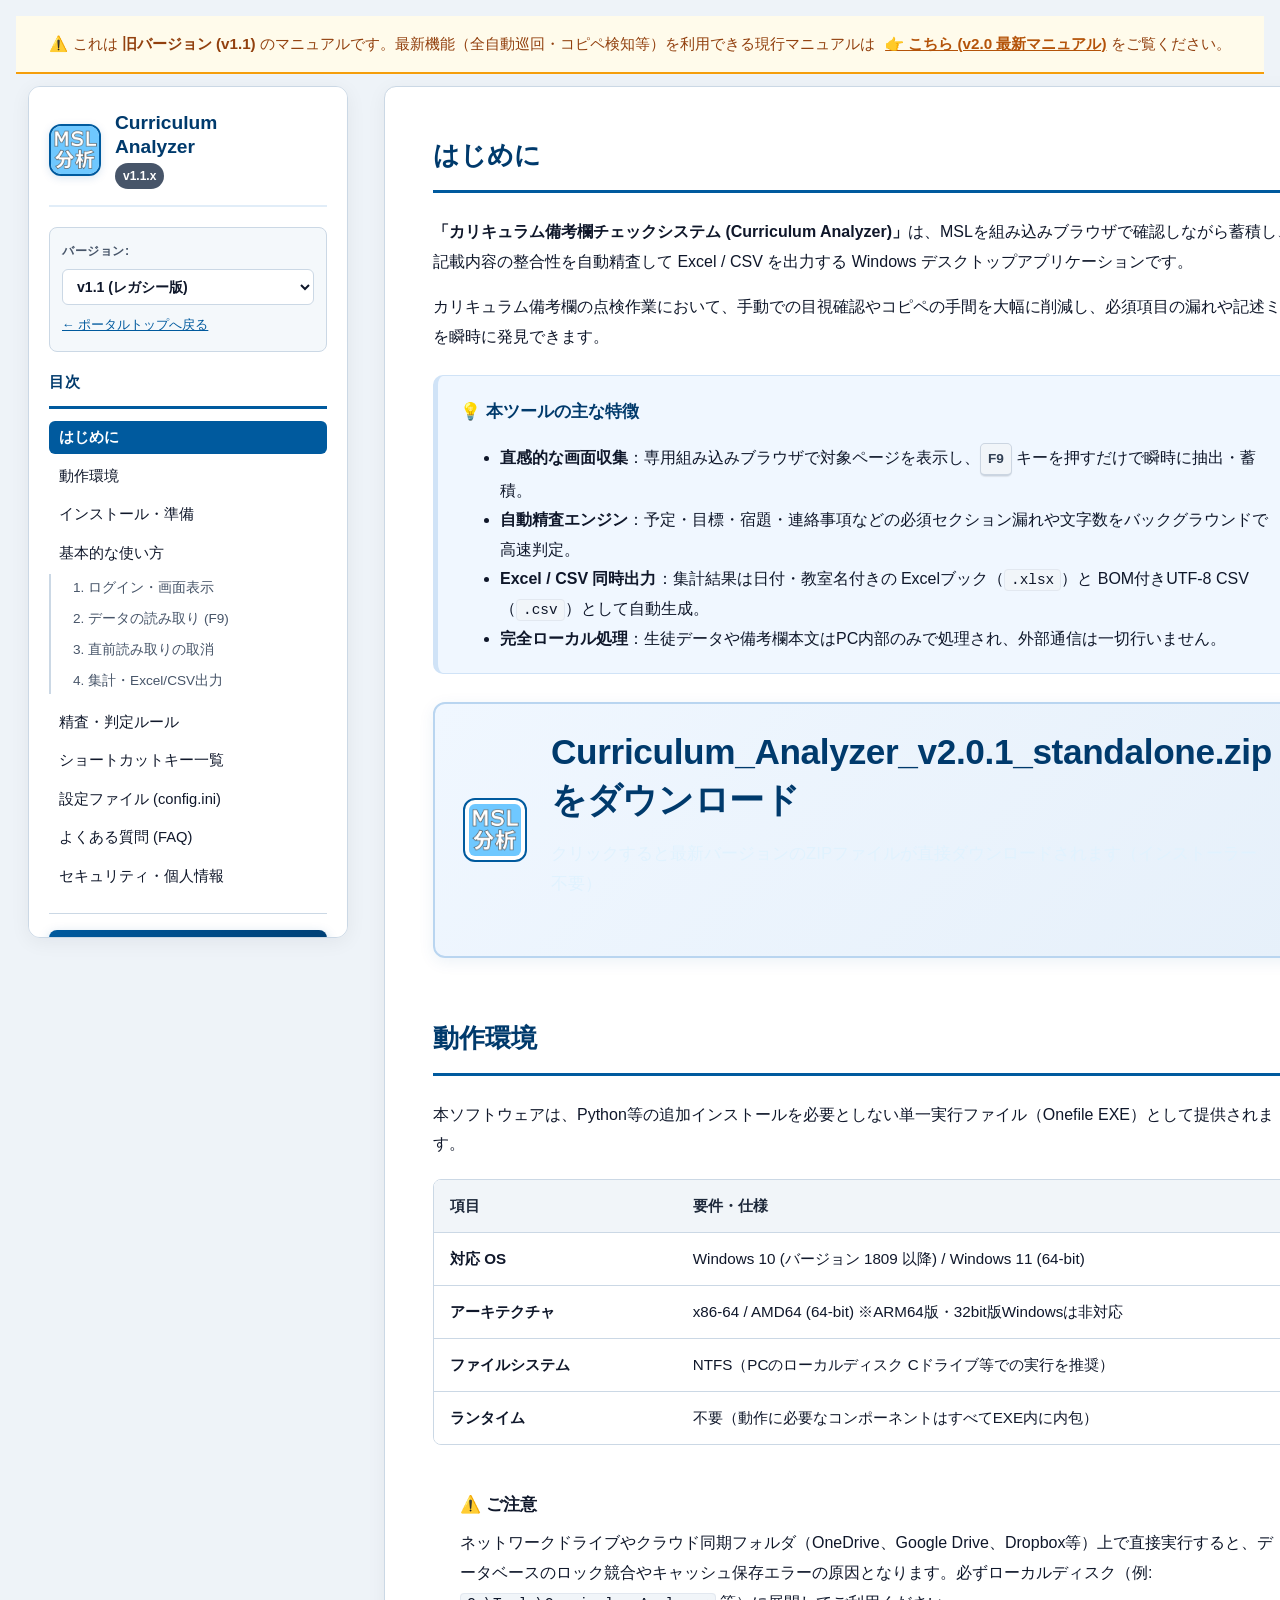
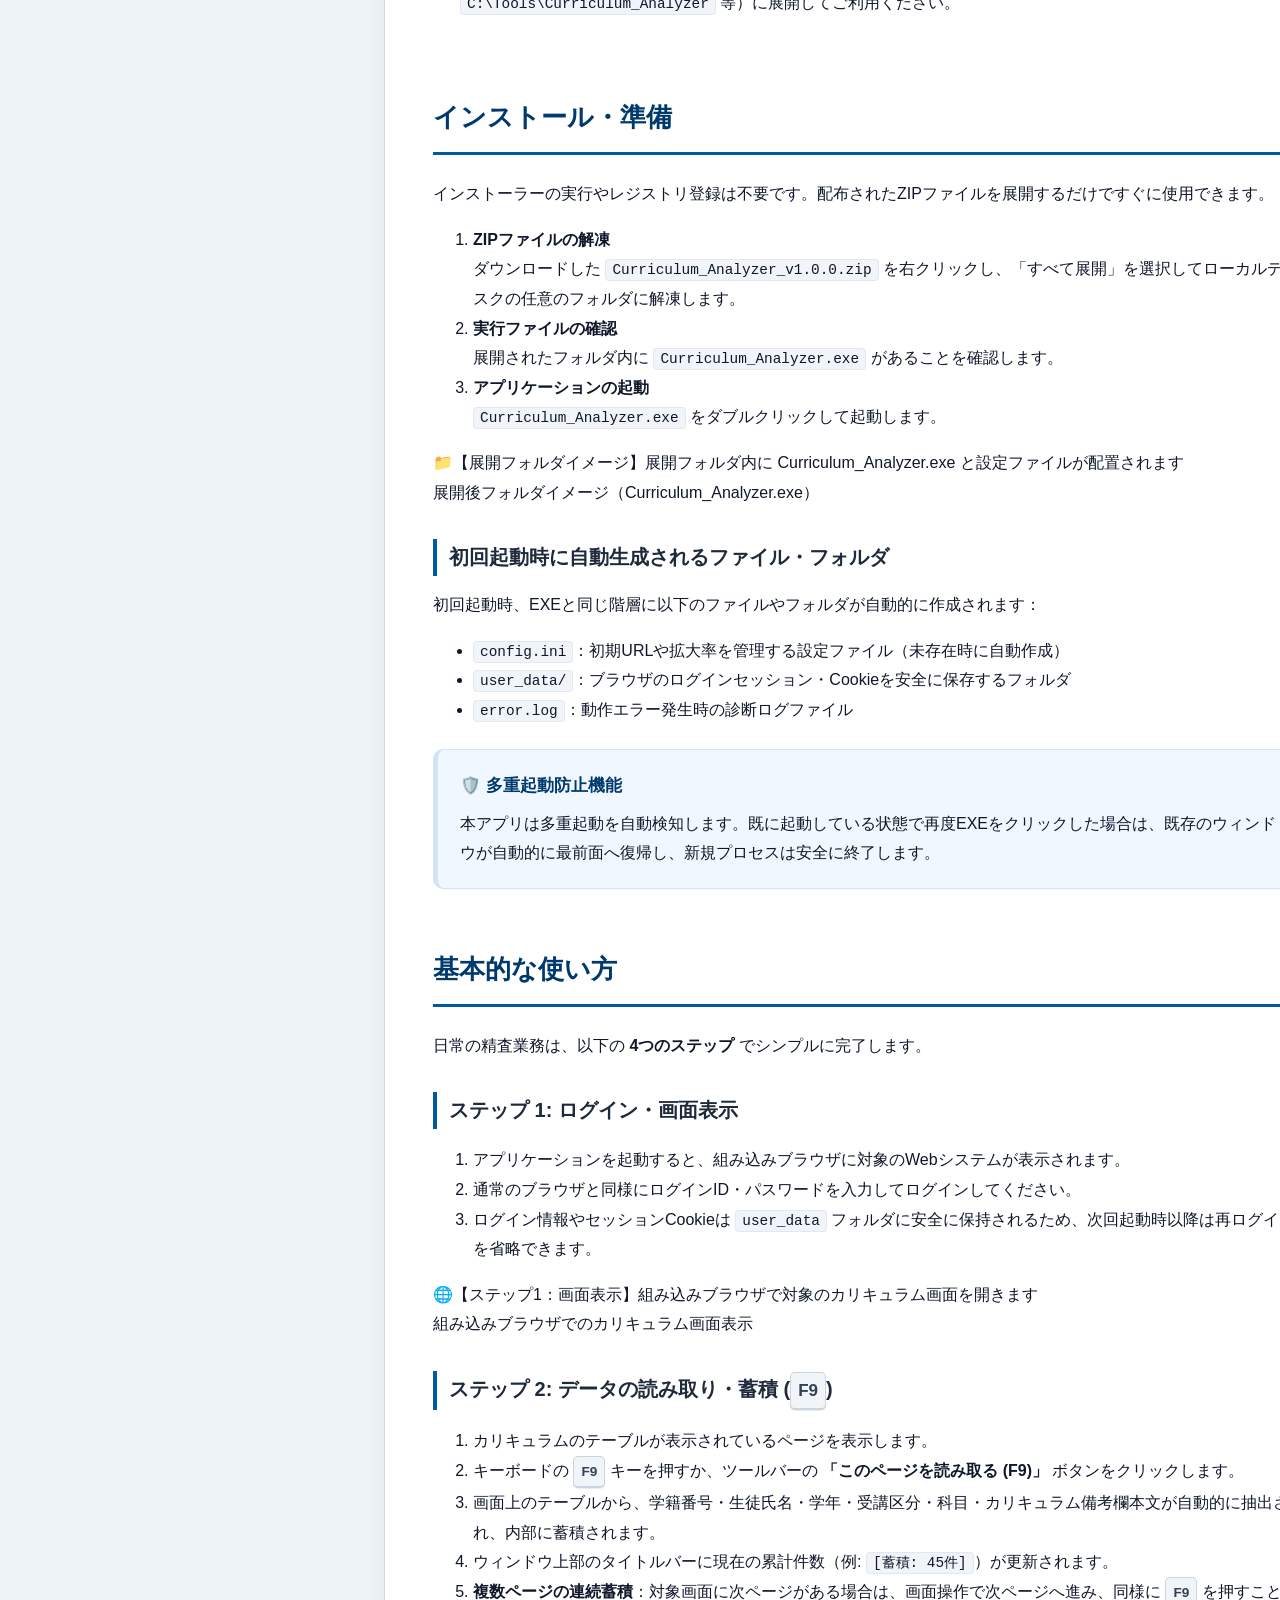
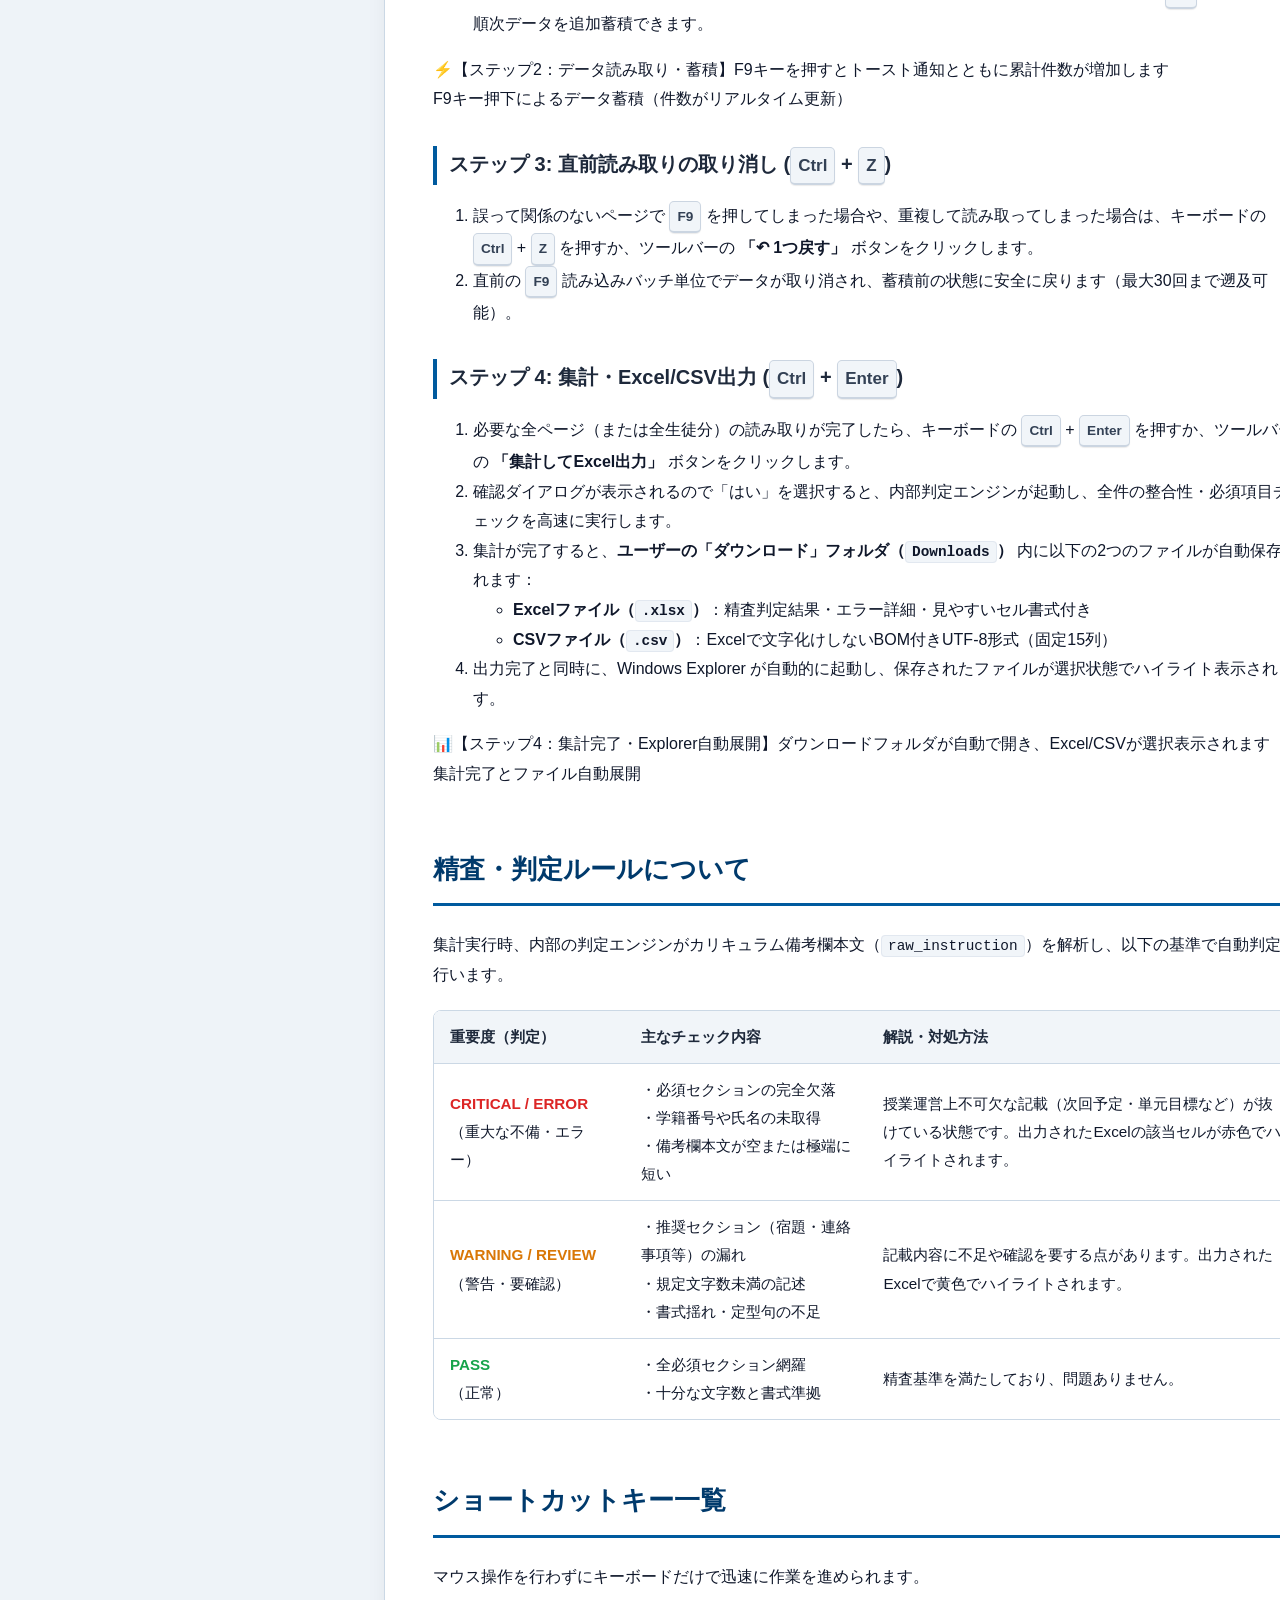
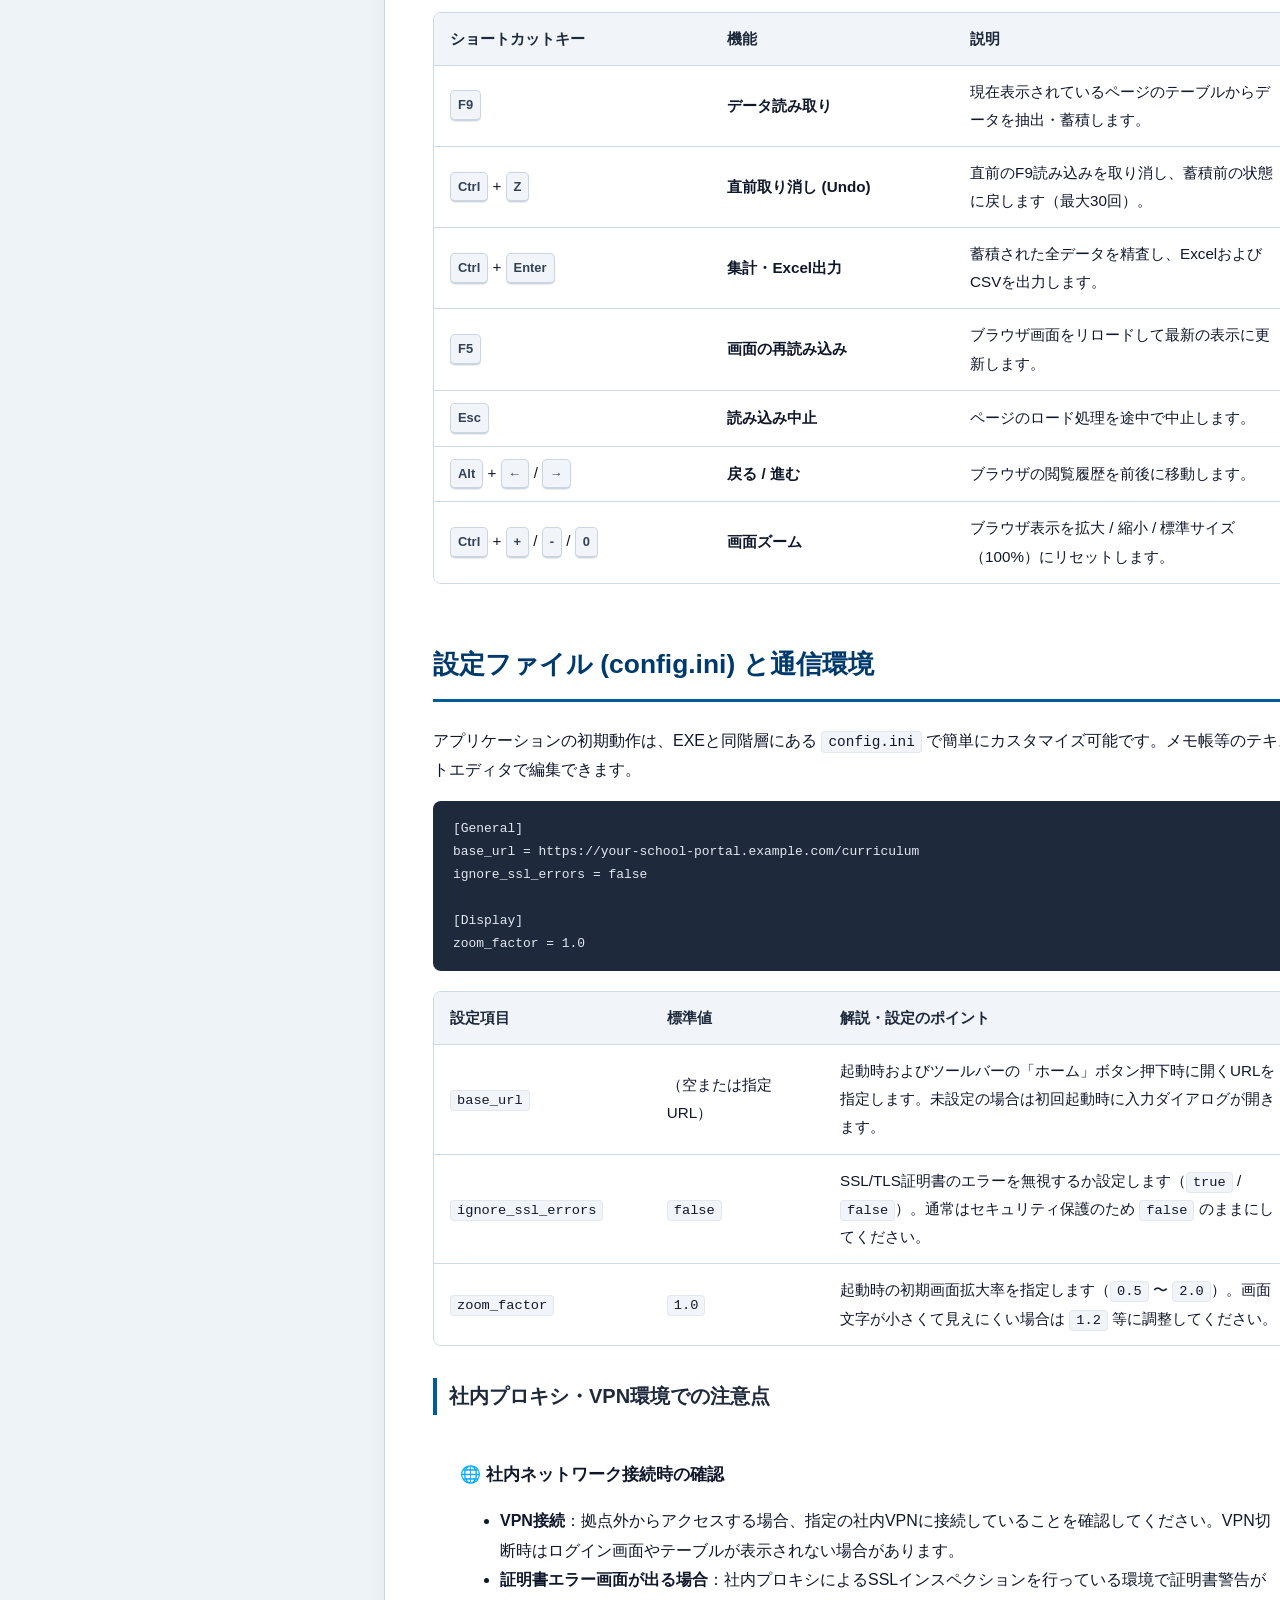
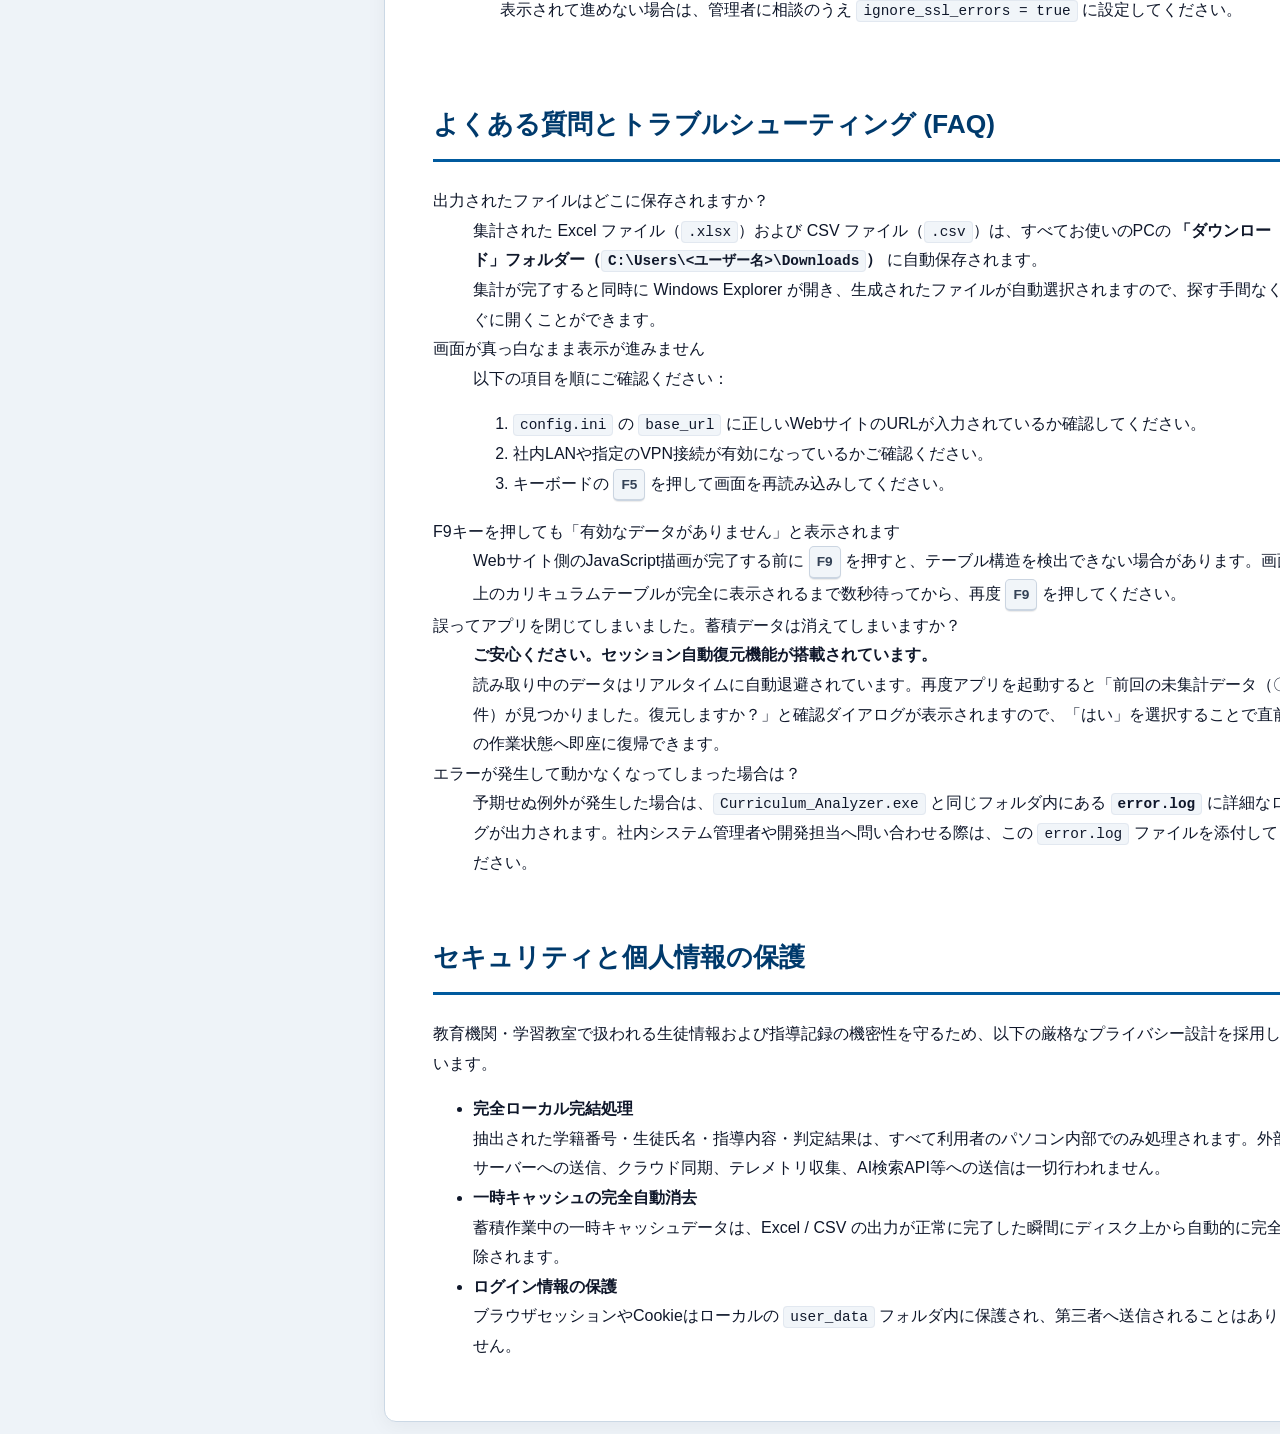
==== docs/ver/1.1.html @ 5b1588e5 "add: [docs/ver/1.1.html] v1.1レガシーマニュアルページを追加" ====
<!doctype html>
<html lang="ja">

<head>
    <meta charset="UTF-8" />
    <meta name="viewport" content="width=device-width, initial-scale=1.0" />
    <link rel="icon" href="../icon.png" type="image/png" />
    <link rel="stylesheet" href="../style.css" />
    <title>カリキュラム備考欄チェックシステム (Curriculum Analyzer) - 使い方ガイド</title>
    <meta name="description" content="カリキュラム備考欄チェックシステム (Curriculum Analyzer) のダウンロード・導入・使い方とトラブルシューティング。組み込みブラウザからの安全な自動抽出と整合性精査、Excel/CSV出力をサポートします。">
</head>

<body>
        <div class="archive-banner">
        ⚠️ これは <strong>旧バージョン (v1.1)</strong> のマニュアルです。最新機能（全自動巡回・コピペ検知等）を利用できる現行マニュアルは <a href="./2.0.html" class="banner-link">👉 こちら (v2.0 最新マニュアル)</a> をご覧ください。
    </div>
    <main id="main" role="main" tabindex="-1">

        <!-- サイドバー（目次・ダウンロード） -->
        <aside class="note note-toc" aria-labelledby="toc-label">
                        <div class="brand-header">
                <img src="../icon.png" alt="Curriculum Analyzer アイコン" />
                <div class="brand-title-wrap">
                    <h1>Curriculum<br>Analyzer</h1>
                    <span class="brand-badge brand-badge-legacy">v1.1.x</span>
                </div>
            </div>
            <div class="version-switcher-box" data-current-ver="1.1">
                <label for="ver-select" class="ver-label">バージョン:</label>
                <select id="ver-select" class="ver-dropdown" aria-label="マニュアルのバージョンを選択">
                    <option value="./2.0.html">v2.0 (現行最新版)</option>
                    <option value="./1.1.html" selected>v1.1 (レガシー版)</option>
                    <option value="../">🏠 ポータルトップ</option>
                </select>
                <a href="../" class="portal-back-link">← ポータルトップへ戻る</a>
            </div>
            <h2 id="toc-label" class="note-title">目次</h2>
            <ul class="toc">
                <li><a href="#introduction">はじめに</a></li>
                <li><a href="#environment">動作環境</a></li>
                <li><a href="#installation">インストール・準備</a></li>
                <li>
                    <a href="#usage">基本的な使い方</a>
                    <ul class="toc-sub">
                        <li><a href="#usage-step1">1. ログイン・画面表示</a></li>
                        <li><a href="#usage-step2">2. データの読み取り (F9)</a></li>
                        <li><a href="#usage-step3">3. 直前読み取りの取消</a></li>
                        <li><a href="#usage-step4">4. 集計・Excel/CSV出力</a></li>
                    </ul>
                </li>
                <li><a href="#rules">精査・判定ルール</a></li>
                <li><a href="#shortcuts">ショートカットキー一覧</a></li>
                <li><a href="#config">設定ファイル (config.ini)</a></li>
                <li><a href="#faq">よくある質問 (FAQ)</a></li>
                <li><a href="#security">セキュリティ・個人情報</a></li>
            </ul>

            <div class="toc-download">
                <a class="toc-download-button download-link" href="#" rel="noopener" data-link-key="appDownload" aria-label="Curriculum Analyzer をダウンロード">
                    最新版 ZIP を<br>直接ダウンロード
                </a>
            </div>
        </aside>

        <!-- メインコンテンツ -->
        <article>
            <!-- 1. はじめに -->
            <section id="introduction" aria-labelledby="h-intro">
                <h2 id="h-intro">はじめに</h2>
                <p><strong>「カリキュラム備考欄チェックシステム (Curriculum Analyzer)」</strong>は、MSLを組み込みブラウザで確認しながら蓄積し、記載内容の整合性を自動精査して Excel / CSV を出力する Windows デスクトップアプリケーションです。</p>
                <p>カリキュラム備考欄の点検作業において、手動での目視確認やコピペの手間を大幅に削減し、必須項目の漏れや記述ミスを瞬時に発見できます。</p>

                <div class="callout callout-info">
                    <div class="callout-title">💡 本ツールの主な特徴</div>
                    <ul style="margin-bottom: 0;">
                        <li><strong>直感的な画面収集</strong>：専用組み込みブラウザで対象ページを表示し、<kbd>F9</kbd> キーを押すだけで瞬時に抽出・蓄積。</li>
                        <li><strong>自動精査エンジン</strong>：予定・目標・宿題・連絡事項などの必須セクション漏れや文字数をバックグラウンドで高速判定。</li>
                        <li><strong>Excel / CSV 同時出力</strong>：集計結果は日付・教室名付きの Excelブック（<code>.xlsx</code>）と BOM付きUTF-8 CSV（<code>.csv</code>）として自動生成。</li>
                        <li><strong>完全ローカル処理</strong>：生徒データや備考欄本文はPC内部のみで処理され、外部通信は一切行いません。</li>
                    </ul>
                </div>

                <a class="download-hero download-link" href="#" rel="noopener" data-link-key="appDownload" aria-label="Curriculum Analyzer をダウンロード">
                    <img src="../icon.png" alt="Curriculum Analyzer アイコン" />
                    <div>
                        <div class="hero-title" data-link-text>Curriculum_Analyzer_v1.0.0.zip をダウンロード</div>
                        <div class="hero-desc">クリックすると最新バージョンのZIPファイルが直接ダウンロードされます（インストーラー不要）</div>
                    </div>
                </a>
            </section>

            <!-- 2. 動作環境 -->
            <section id="environment" aria-labelledby="h-env">
                <h2 id="h-env">動作環境</h2>
                <p>本ソフトウェアは、Python等の追加インストールを必要としない単一実行ファイル（Onefile EXE）として提供されます。</p>

                <div class="table-wrapper">
                    <table>
                        <thead>
                            <tr>
                                <th style="width: 28%;">項目</th>
                                <th>要件・仕様</th>
                            </tr>
                        </thead>
                        <tbody>
                            <tr>
                                <td><strong>対応 OS</strong></td>
                                <td>Windows 10 (バージョン 1809 以降) / Windows 11 (64-bit)</td>
                            </tr>
                            <tr>
                                <td><strong>アーキテクチャ</strong></td>
                                <td>x86-64 / AMD64 (64-bit) ※ARM64版・32bit版Windowsは非対応</td>
                            </tr>
                            <tr>
                                <td><strong>ファイルシステム</strong></td>
                                <td>NTFS（PCのローカルディスク Cドライブ等での実行を推奨）</td>
                            </tr>
                            <tr>
                                <td><strong>ランタイム</strong></td>
                                <td>不要（動作に必要なコンポーネントはすべてEXE内に内包）</td>
                            </tr>
                        </tbody>
                    </table>
                </div>

                <div class="callout callout-warn">
                    <div class="callout-title">⚠️ ご注意</div>
                    <p style="margin-bottom: 0;">ネットワークドライブやクラウド同期フォルダ（OneDrive、Google Drive、Dropbox等）上で直接実行すると、データベースのロック競合やキャッシュ保存エラーの原因となります。必ずローカルディスク（例: <code>C:\Tools\Curriculum_Analyzer</code> 等）に展開してご利用ください。</p>
                </div>
            </section>

            <!-- 3. インストール・準備 -->
            <section id="installation" aria-labelledby="h-install">
                <h2 id="h-install">インストール・準備</h2>
                <p>インストーラーの実行やレジストリ登録は不要です。配布されたZIPファイルを展開するだけですぐに使用できます。</p>

                <ol>
                    <li>
                        <strong>ZIPファイルの解凍</strong><br>
                        ダウンロードした <code>Curriculum_Analyzer_v1.0.0.zip</code> を右クリックし、「すべて展開」を選択してローカルディスクの任意のフォルダに解凍します。
                    </li>
                    <li>
                        <strong>実行ファイルの確認</strong><br>
                        展開されたフォルダ内に <code>Curriculum_Analyzer.exe</code> があることを確認します。
                    </li>
                    <li>
                        <strong>アプリケーションの起動</strong><br>
                        <code>Curriculum_Analyzer.exe</code> をダブルクリックして起動します。
                    </li>
                </ol>

                <div class="screenshot-frame">
                    <!-- 画像配置時は docs/img/install.png を参照。未配置時は代替案内 -->
                    <img src="img/install.png" alt="フォルダ展開とEXE配置の例" onerror="this.style.display='none'; this.nextElementSibling.style.display='flex';" />
                    <div class="img-placeholder" style="display: none;">
                        <div class="placeholder-icon">📁</div>
                        <div class="placeholder-text">【展開フォルダイメージ】</div>
                        <div class="placeholder-sub">展開フォルダ内に Curriculum_Analyzer.exe と設定ファイルが配置されます</div>
                    </div>
                    <div class="screenshot-caption">展開後フォルダイメージ（Curriculum_Analyzer.exe）</div>
                </div>

                <h3>初回起動時に自動生成されるファイル・フォルダ</h3>
                <p>初回起動時、EXEと同じ階層に以下のファイルやフォルダが自動的に作成されます：</p>
                <ul>
                    <li><code>config.ini</code>：初期URLや拡大率を管理する設定ファイル（未存在時に自動作成）</li>
                    <li><code>user_data/</code>：ブラウザのログインセッション・Cookieを安全に保存するフォルダ</li>
                    <li><code>error.log</code>：動作エラー発生時の診断ログファイル</li>
                </ul>

                <div class="callout callout-info">
                    <div class="callout-title">🛡️ 多重起動防止機能</div>
                    <p style="margin-bottom: 0;">本アプリは多重起動を自動検知します。既に起動している状態で再度EXEをクリックした場合は、既存のウィンドウが自動的に最前面へ復帰し、新規プロセスは安全に終了します。</p>
                </div>
            </section>

            <!-- 4. 基本的な使い方 -->
            <section id="usage" aria-labelledby="h-usage">
                <h2 id="h-usage">基本的な使い方</h2>
                <p>日常の精査業務は、以下の <strong>4つのステップ</strong> でシンプルに完了します。</p>

                <!-- ステップ1 -->
                <h3 id="usage-step1">ステップ 1: ログイン・画面表示</h3>
                <ol>
                    <li>アプリケーションを起動すると、組み込みブラウザに対象のWebシステムが表示されます。</li>
                    <li>通常のブラウザと同様にログインID・パスワードを入力してログインしてください。</li>
                    <li>ログイン情報やセッションCookieは <code>user_data</code> フォルダに安全に保持されるため、次回起動時以降は再ログインを省略できます。</li>
                </ol>
                <div class="screenshot-frame">
                    <img src="img/step1.png" alt="ログイン・画面表示" onerror="this.style.display='none'; this.nextElementSibling.style.display='flex';" />
                    <div class="img-placeholder" style="display: none;">
                        <div class="placeholder-icon">🌐</div>
                        <div class="placeholder-text">【ステップ1：画面表示】</div>
                        <div class="placeholder-sub">組み込みブラウザで対象のカリキュラム画面を開きます</div>
                    </div>
                    <div class="screenshot-caption">組み込みブラウザでのカリキュラム画面表示</div>
                </div>

                <!-- ステップ2 -->
                <h3 id="usage-step2">ステップ 2: データの読み取り・蓄積 (<kbd>F9</kbd>)</h3>
                <ol>
                    <li>カリキュラムのテーブルが表示されているページを表示します。</li>
                    <li>キーボードの <kbd>F9</kbd> キーを押すか、ツールバーの <strong>「このページを読み取る (F9)」</strong> ボタンをクリックします。</li>
                    <li>画面上のテーブルから、学籍番号・生徒氏名・学年・受講区分・科目・カリキュラム備考欄本文が自動的に抽出され、内部に蓄積されます。</li>
                    <li>ウィンドウ上部のタイトルバーに現在の累計件数（例: <code>[蓄積: 45件]</code>）が更新されます。</li>
                    <li><strong>複数ページの連続蓄積</strong>：対象画面に次ページがある場合は、画面操作で次ページへ進み、同様に <kbd>F9</kbd> を押すことで順次データを追加蓄積できます。</li>
                </ol>
                <div class="screenshot-frame">
                    <img src="img/step2.png" alt="データ読み取り" onerror="this.style.display='none'; this.nextElementSibling.style.display='flex';" />
                    <div class="img-placeholder" style="display: none;">
                        <div class="placeholder-icon">⚡</div>
                        <div class="placeholder-text">【ステップ2：データ読み取り・蓄積】</div>
                        <div class="placeholder-sub">F9キーを押すとトースト通知とともに累計件数が増加します</div>
                    </div>
                    <div class="screenshot-caption">F9キー押下によるデータ蓄積（件数がリアルタイム更新）</div>
                </div>

                <!-- ステップ3 -->
                <h3 id="usage-step3">ステップ 3: 直前読み取りの取り消し (<kbd>Ctrl</kbd> + <kbd>Z</kbd>)</h3>
                <ol>
                    <li>誤って関係のないページで <kbd>F9</kbd> を押してしまった場合や、重複して読み取ってしまった場合は、キーボードの <kbd>Ctrl</kbd> + <kbd>Z</kbd> を押すか、ツールバーの <strong>「↶ 1つ戻す」</strong> ボタンをクリックします。</li>
                    <li>直前の <kbd>F9</kbd> 読み込みバッチ単位でデータが取り消され、蓄積前の状態に安全に戻ります（最大30回まで遡及可能）。</li>
                </ol>

                <!-- ステップ4 -->
                <h3 id="usage-step4">ステップ 4: 集計・Excel/CSV出力 (<kbd>Ctrl</kbd> + <kbd>Enter</kbd>)</h3>
                <ol>
                    <li>必要な全ページ（または全生徒分）の読み取りが完了したら、キーボードの <kbd>Ctrl</kbd> + <kbd>Enter</kbd> を押すか、ツールバーの <strong>「集計してExcel出力」</strong> ボタンをクリックします。</li>
                    <li>確認ダイアログが表示されるので「はい」を選択すると、内部判定エンジンが起動し、全件の整合性・必須項目チェックを高速に実行します。</li>
                    <li>
                        集計が完了すると、<strong>ユーザーの「ダウンロード」フォルダ（<code>Downloads</code>）</strong> 内に以下の2つのファイルが自動保存されます：
                        <ul>
                            <li><strong>Excelファイル（<code>.xlsx</code>）</strong>：精査判定結果・エラー詳細・見やすいセル書式付き</li>
                            <li><strong>CSVファイル（<code>.csv</code>）</strong>：Excelで文字化けしないBOM付きUTF-8形式（固定15列）</li>
                        </ul>
                    </li>
                    <li>出力完了と同時に、Windows Explorer が自動的に起動し、保存されたファイルが選択状態でハイライト表示されます。</li>
                </ol>
                <div class="screenshot-frame">
                    <img src="img/step4.png" alt="集計・出力完了" onerror="this.style.display='none'; this.nextElementSibling.style.display='flex';" />
                    <div class="img-placeholder" style="display: none;">
                        <div class="placeholder-icon">📊</div>
                        <div class="placeholder-text">【ステップ4：集計完了・Explorer自動展開】</div>
                        <div class="placeholder-sub">ダウンロードフォルダが自動で開き、Excel/CSVが選択表示されます</div>
                    </div>
                    <div class="screenshot-caption">集計完了とファイル自動展開</div>
                </div>
            </section>

            <!-- 5. 精査・判定ルール -->
            <section id="rules" aria-labelledby="h-rules">
                <h2 id="h-rules">精査・判定ルールについて</h2>
                <p>集計実行時、内部の判定エンジンがカリキュラム備考欄本文（<code>raw_instruction</code>）を解析し、以下の基準で自動判定を行います。</p>

                <div class="table-wrapper">
                    <table>
                        <thead>
                            <tr>
                                <th style="width: 22%;">重要度（判定）</th>
                                <th style="width: 28%;">主なチェック内容</th>
                                <th>解説・対処方法</th>
                            </tr>
                        </thead>
                        <tbody>
                            <tr>
                                <td><strong style="color: #dc2626;">CRITICAL / ERROR</strong><br>（重大な不備・エラー）</td>
                                <td>
                                    ・必須セクションの完全欠落<br>
                                    ・学籍番号や氏名の未取得<br>
                                    ・備考欄本文が空または極端に短い
                                </td>
                                <td>授業運営上不可欠な記載（次回予定・単元目標など）が抜けている状態です。出力されたExcelの該当セルが赤色でハイライトされます。</td>
                            </tr>
                            <tr>
                                <td><strong style="color: #d97706;">WARNING / REVIEW</strong><br>（警告・要確認）</td>
                                <td>
                                    ・推奨セクション（宿題・連絡事項等）の漏れ<br>
                                    ・規定文字数未満の記述<br>
                                    ・書式揺れ・定型句の不足
                                </td>
                                <td>記載内容に不足や確認を要する点があります。出力されたExcelで黄色でハイライトされます。</td>
                            </tr>
                            <tr>
                                <td><strong style="color: #16a34a;">PASS</strong><br>（正常）</td>
                                <td>・全必須セクション網羅<br>・十分な文字数と書式準拠</td>
                                <td>精査基準を満たしており、問題ありません。</td>
                            </tr>
                        </tbody>
                    </table>
                </div>
            </section>

            <!-- 6. ショートカットキー一覧 -->
            <section id="shortcuts" aria-labelledby="h-shortcuts">
                <h2 id="h-shortcuts">ショートカットキー一覧</h2>
                <p>マウス操作を行わずにキーボードだけで迅速に作業を進められます。</p>

                <div class="table-wrapper">
                    <table>
                        <thead>
                            <tr>
                                <th style="width: 32%;">ショートカットキー</th>
                                <th style="width: 28%;">機能</th>
                                <th>説明</th>
                            </tr>
                        </thead>
                        <tbody>
                            <tr>
                                <td><kbd>F9</kbd></td>
                                <td><strong>データ読み取り</strong></td>
                                <td>現在表示されているページのテーブルからデータを抽出・蓄積します。</td>
                            </tr>
                            <tr>
                                <td><kbd>Ctrl</kbd> + <kbd>Z</kbd></td>
                                <td><strong>直前取り消し (Undo)</strong></td>
                                <td>直前のF9読み込みを取り消し、蓄積前の状態に戻します（最大30回）。</td>
                            </tr>
                            <tr>
                                <td><kbd>Ctrl</kbd> + <kbd>Enter</kbd></td>
                                <td><strong>集計・Excel出力</strong></td>
                                <td>蓄積された全データを精査し、ExcelおよびCSVを出力します。</td>
                            </tr>
                            <tr>
                                <td><kbd>F5</kbd></td>
                                <td><strong>画面の再読み込み</strong></td>
                                <td>ブラウザ画面をリロードして最新の表示に更新します。</td>
                            </tr>
                            <tr>
                                <td><kbd>Esc</kbd></td>
                                <td><strong>読み込み中止</strong></td>
                                <td>ページのロード処理を途中で中止します。</td>
                            </tr>
                            <tr>
                                <td><kbd>Alt</kbd> + <kbd>←</kbd> / <kbd>→</kbd></td>
                                <td><strong>戻る / 進む</strong></td>
                                <td>ブラウザの閲覧履歴を前後に移動します。</td>
                            </tr>
                            <tr>
                                <td><kbd>Ctrl</kbd> + <kbd>+</kbd> / <kbd>-</kbd> / <kbd>0</kbd></td>
                                <td><strong>画面ズーム</strong></td>
                                <td>ブラウザ表示を拡大 / 縮小 / 標準サイズ（100%）にリセットします。</td>
                            </tr>
                        </tbody>
                    </table>
                </div>
            </section>

            <!-- 7. 設定ファイル (config.ini) -->
            <section id="config" aria-labelledby="h-config">
                <h2 id="h-config">設定ファイル (config.ini) と通信環境</h2>
                <p>アプリケーションの初期動作は、EXEと同階層にある <code>config.ini</code> で簡単にカスタマイズ可能です。メモ帳等のテキストエディタで編集できます。</p>

                <pre><code>[General]
base_url = https://your-school-portal.example.com/curriculum
ignore_ssl_errors = false

[Display]
zoom_factor = 1.0</code></pre>

                <div class="table-wrapper">
                    <table>
                        <thead>
                            <tr>
                                <th style="width: 25%;">設定項目</th>
                                <th style="width: 20%;">標準値</th>
                                <th>解説・設定のポイント</th>
                            </tr>
                        </thead>
                        <tbody>
                            <tr>
                                <td><code>base_url</code></td>
                                <td>（空または指定URL）</td>
                                <td>起動時およびツールバーの「ホーム」ボタン押下時に開くURLを指定します。未設定の場合は初回起動時に入力ダイアログが開きます。</td>
                            </tr>
                            <tr>
                                <td><code>ignore_ssl_errors</code></td>
                                <td><code>false</code></td>
                                <td>SSL/TLS証明書のエラーを無視するか設定します（<code>true</code> / <code>false</code>）。通常はセキュリティ保護のため <code>false</code> のままにしてください。</td>
                            </tr>
                            <tr>
                                <td><code>zoom_factor</code></td>
                                <td><code>1.0</code></td>
                                <td>起動時の初期画面拡大率を指定します（<code>0.5</code> 〜 <code>2.0</code>）。画面文字が小さくて見えにくい場合は <code>1.2</code> 等に調整してください。</td>
                            </tr>
                        </tbody>
                    </table>
                </div>

                <h3>社内プロキシ・VPN環境での注意点</h3>
                <div class="callout callout-warn">
                    <div class="callout-title">🌐 社内ネットワーク接続時の確認</div>
                    <ul style="margin-bottom: 0;">
                        <li><strong>VPN接続</strong>：拠点外からアクセスする場合、指定の社内VPNに接続していることを確認してください。VPN切断時はログイン画面やテーブルが表示されない場合があります。</li>
                        <li><strong>証明書エラー画面が出る場合</strong>：社内プロキシによるSSLインスペクションを行っている環境で証明書警告が表示されて進めない場合は、管理者に相談のうえ <code>ignore_ssl_errors = true</code> に設定してください。</li>
                    </ul>
                </div>
            </section>

            <!-- 8. よくある質問 (FAQ) -->
            <section id="faq" aria-labelledby="h-faq">
                <h2 id="h-faq">よくある質問とトラブルシューティング (FAQ)</h2>
                <dl>
                    <dt>出力されたファイルはどこに保存されますか？</dt>
                    <dd>
                        集計された Excel ファイル（<code>.xlsx</code>）および CSV ファイル（<code>.csv</code>）は、すべてお使いのPCの <strong>「ダウンロード」フォルダー（<code>C:\Users\&lt;ユーザー名&gt;\Downloads</code>）</strong> に自動保存されます。<br>
                        集計が完了すると同時に Windows Explorer が開き、生成されたファイルが自動選択されますので、探す手間なくすぐに開くことができます。
                    </dd>

                    <dt>画面が真っ白なまま表示が進みません</dt>
                    <dd>
                        以下の項目を順にご確認ください：
                        <ol>
                            <li><code>config.ini</code> の <code>base_url</code> に正しいWebサイトのURLが入力されているか確認してください。</li>
                            <li>社内LANや指定のVPN接続が有効になっているかご確認ください。</li>
                            <li>キーボードの <kbd>F5</kbd> を押して画面を再読み込みしてください。</li>
                        </ol>
                    </dd>

                    <dt>F9キーを押しても「有効なデータがありません」と表示されます</dt>
                    <dd>
                        Webサイト側のJavaScript描画が完了する前に <kbd>F9</kbd> を押すと、テーブル構造を検出できない場合があります。画面上のカリキュラムテーブルが完全に表示されるまで数秒待ってから、再度 <kbd>F9</kbd> を押してください。
                    </dd>

                    <dt>誤ってアプリを閉じてしまいました。蓄積データは消えてしまいますか？</dt>
                    <dd>
                        <strong>ご安心ください。セッション自動復元機能が搭載されています。</strong><br>
                        読み取り中のデータはリアルタイムに自動退避されています。再度アプリを起動すると「前回の未集計データ（〇件）が見つかりました。復元しますか？」と確認ダイアログが表示されますので、「はい」を選択することで直前の作業状態へ即座に復帰できます。
                    </dd>

                    <dt>エラーが発生して動かなくなってしまった場合は？</dt>
                    <dd>
                        予期せぬ例外が発生した場合は、<code>Curriculum_Analyzer.exe</code> と同じフォルダ内にある <strong><code>error.log</code></strong> に詳細なログが出力されます。社内システム管理者や開発担当へ問い合わせる際は、この <code>error.log</code> ファイルを添付してください。
                    </dd>
                </dl>
            </section>

            <!-- 9. セキュリティと個人情報の保護 -->
            <section id="security" aria-labelledby="h-sec">
                <h2 id="h-sec">セキュリティと個人情報の保護</h2>
                <p>教育機関・学習教室で扱われる生徒情報および指導記録の機密性を守るため、以下の厳格なプライバシー設計を採用しています。</p>

                <ul>
                    <li>
                        <strong>完全ローカル完結処理</strong><br>
                        抽出された学籍番号・生徒氏名・指導内容・判定結果は、すべて利用者のパソコン内部でのみ処理されます。外部サーバーへの送信、クラウド同期、テレメトリ収集、AI検索API等への送信は一切行われません。
                    </li>
                    <li>
                        <strong>一時キャッシュの完全自動消去</strong><br>
                        蓄積作業中の一時キャッシュデータは、Excel / CSV の出力が正常に完了した瞬間にディスク上から自動的に完全削除されます。
                    </li>
                    <li>
                        <strong>ログイン情報の保護</strong><br>
                        ブラウザセッションやCookieはローカルの <code>user_data</code> フォルダ内に保護され、第三者へ送信されることはありません。
                    </li>
                </ul>
            </section>
        </article>

    </main>

    <script src="../script.js" defer></script>
</body>

</html>
---- docs/style.css ----
/* ==========================================================================
   Curriculum Analyzer v2 - Official Documentation Stylesheet
   Universal Design (UD) friendly, glare-reduced slate blue-gray theme
   ========================================================================== */

:root {
    --color-primary: #005a9e;
    --color-primary-strong: #003a6c;
    --color-primary-light: #e1edf8;
    --color-accent-green: #107c41;
    --color-accent-green-light: #e6f4ea;
    --color-accent-orange: #d83b01;
    --color-accent-orange-light: #fdeee9;
    --color-bg: #eef3f8;              /* 全体背景：清潔感のある淡いスレートグレー */
    --color-surface: #ffffff;         /* カード・メインコンテンツ背景：純白 */
    --color-surface-sub: #f4f8fb;     /* 補助背景 */
    --text: #0f172a;                  /* くっきり読めるディープスレート文字色 */
    --muted: #475569;                 /* 補助テキスト */
    --border-color: #cbd8e5;          /* ボーダー */
    --border-color-focus: #005a9e;
    --radius: 12px;
    --gap: 24px;
    --base-font-size: 16px;
}

* {
    box-sizing: border-box;
}

html, body {
    height: 100%;
}

body {
    margin: 0;
    font-family: -apple-system, BlinkMacSystemFont, "Segoe UI", "Hiragino Kaku Gothic ProN", "メイリオ", Roboto, "Noto Sans JP", sans-serif;
    font-size: var(--base-font-size);
    line-height: 1.85;
    color: var(--text);
    background-color: var(--color-bg);
    -webkit-font-smoothing: antialiased;
    -moz-osx-font-smoothing: grayscale;
    padding: 16px;
}

/* Container (マニュアル画面) */
main#main {
    width: 100%;
    max-width: 1420px;
    margin: 0 auto;
    padding: 12px;
    display: grid;
    grid-template-columns: 320px 1fr;
    gap: 36px;
}

/* Sidebar / Table of contents */
.note {
    background: #ffffff;
    border: 1px solid var(--border-color);
    padding: 24px 20px;
    border-radius: var(--radius);
    box-shadow: 0 4px 20px rgba(15, 23, 42, 0.06);
    margin: 0;
    align-self: start;
    position: sticky;
    top: 24px;
    max-height: calc(100vh - 48px);
    overflow-y: auto;
}

.brand-header {
    display: flex;
    align-items: center;
    gap: 14px;
    margin-bottom: 20px;
    padding-bottom: 16px;
    border-bottom: 2px solid var(--color-primary-light);
}

.brand-header img {
    width: 52px;
    height: 52px;
    border-radius: 12px;
    border: 2px solid var(--color-primary);
    object-fit: contain;
    background: #ffffff;
    box-shadow: 0 2px 8px rgba(0, 90, 158, 0.15);
}

.brand-header .brand-title-wrap {
    display: flex;
    flex-direction: column;
}

.brand-header h1 {
    font-size: 1.2rem;
    line-height: 1.25;
    margin: 0;
    color: var(--color-primary-strong);
    font-weight: 800;
}

.brand-badge {
    display: inline-block;
    font-size: 0.75rem;
    font-weight: 700;
    color: #ffffff;
    background: var(--color-primary);
    padding: 2px 8px;
    border-radius: 999px;
    margin-top: 4px;
    width: fit-content;
}

.note-title {
    margin: 0 0 12px;
    font-size: 0.95rem;
    color: var(--color-primary-strong);
    font-weight: 700;
    text-transform: uppercase;
    letter-spacing: 0.5px;
}

.note-toc .toc {
    display: flex;
    flex-direction: column;
    gap: 6px;
    padding: 0;
    margin: 0 0 20px 0;
    list-style: none;
}

.note-toc .toc a {
    color: var(--text);
    text-decoration: none;
    padding: 6px 10px;
    border-radius: 6px;
    font-size: 0.92rem;
    font-weight: 500;
    transition: all 0.15s ease-in-out;
    display: block;
    line-height: 1.4;
}

.note-toc .toc a:hover {
    background-color: var(--color-primary-light);
    color: var(--color-primary-strong);
    font-weight: 600;
}

.note-toc .toc a.active {
    background-color: var(--color-primary);
    color: #ffffff;
    font-weight: 700;
}

.note-toc .toc-sub {
    list-style: none;
    padding-left: 14px;
    margin: 4px 0 6px 0;
    display: flex;
    flex-direction: column;
    gap: 4px;
    border-left: 2px solid var(--border-color);
}

.note-toc .toc-sub a {
    font-size: 0.85rem;
    padding: 4px 8px;
    color: var(--muted);
}

.note-toc .toc-sub a:hover {
    color: var(--color-primary-strong);
    background-color: var(--color-primary-light);
}

.note-toc .toc-sub a.active {
    background-color: var(--color-primary-light);
    color: var(--color-primary-strong);
    font-weight: 700;
}

.toc-download {
    margin-top: 12px;
    padding-top: 16px;
    border-top: 1px solid var(--border-color);
}

.toc-download-button {
    display: flex;
    align-items: center;
    justify-content: center;
    text-align: center;
    gap: 8px;
    background: linear-gradient(135deg, var(--color-primary), var(--color-primary-strong));
    color: #ffffff;
    font-weight: 700;
    font-size: 0.95rem;
    padding: 12px 14px;
    border-radius: 8px;
    text-decoration: none;
    box-shadow: 0 4px 12px rgba(0, 90, 158, 0.25);
    transition: transform 0.15s, box-shadow 0.15s;
}

.toc-download-button:hover {
    transform: translateY(-2px);
    box-shadow: 0 6px 16px rgba(0, 90, 158, 0.35);
}

/* Article / Content */
article {
    background: var(--color-surface);
    border: 1px solid var(--border-color);
    border-radius: var(--radius);
    padding: 44px 48px;
    box-shadow: 0 4px 20px rgba(15, 23, 42, 0.05);
}

section {
    margin-bottom: 56px;
    scroll-margin-top: 24px;
}

section:last-of-type {
    margin-bottom: 0;
}

h2 {
    font-size: 1.65rem;
    color: var(--color-primary-strong);
    border-bottom: 3px solid var(--color-primary);
    padding-bottom: 10px;
    margin-top: 0;
    margin-bottom: 24px;
    font-weight: 800;
    display: flex;
    align-items: center;
    gap: 10px;
}

h3 {
    font-size: 1.25rem;
    color: #1e293b;
    margin-top: 32px;
    margin-bottom: 14px;
    font-weight: 700;
    position: relative;
    padding-left: 12px;
    border-left: 4px solid var(--color-primary);
}

h4 {
    font-size: 1.05rem;
    color: #334155;
    margin-top: 24px;
    margin-bottom: 10px;
    font-weight: 700;
}

p {
    margin-top: 0;
    margin-bottom: 16px;
}

/* Hero Download Card */
.download-hero {
    display: flex;
    align-items: center;
    gap: 24px;
    background: linear-gradient(135deg, #f0f7ff 0%, #e6f0fa 100%);
    border: 2px solid #b9d5f0;
    border-radius: 12px;
    padding: 24px 28px;
    margin: 28px 0;
    text-decoration: none;
    color: inherit;
    transition: transform 0.2s, box-shadow 0.2s, border-color 0.2s;
    box-shadow: 0 4px 16px rgba(0, 90, 158, 0.08);
}

.download-hero:hover {
    transform: translateY(-3px);
    box-shadow: 0 8px 24px rgba(0, 90, 158, 0.16);
    border-color: var(--color-primary);
}

.download-hero img {
    width: 64px;
    height: 64px;
    border-radius: 12px;
    background: #ffffff;
    padding: 4px;
    border: 2px solid var(--color-primary);
    flex-shrink: 0;
}

.hero-title {
    font-size: 1.3rem;
    font-weight: 800;
    color: var(--color-primary-strong);
    margin-bottom: 4px;
}

.hero-desc {
    font-size: 0.95rem;
    color: var(--muted);
}

/* Callout cards */
.callout {
    border-radius: 10px;
    padding: 20px 22px;
    margin: 24px 0;
    border-left: 5px solid transparent;
}

.callout-title {
    font-weight: 700;
    font-size: 1.05rem;
    margin-bottom: 8px;
    display: flex;
    align-items: center;
    gap: 8px;
}

.callout-info {
    background-color: #f0f7ff;
    border-left-color: var(--color-primary);
    border: 1px solid #d0e3f7;
    border-left-width: 5px;
}

.callout-info .callout-title {
    color: var(--color-primary-strong);
}

.callout-success {
    background-color: #f2faf5;
    border-left-color: var(--color-accent-green);
    border: 1px solid #c9edd6;
    border-left-width: 5px;
}

.callout-success .callout-title {
    color: #0b5e31;
}

.callout-warning {
    background-color: #fff9f2;
    border-left-color: #d97706;
    border: 1px solid #fde3be;
    border-left-width: 5px;
}

.callout-warning .callout-title {
    color: #92400e;
}

/* Feature Grid */
.feature-grid {
    display: grid;
    grid-template-columns: repeat(auto-fit, minmax(280px, 1fr));
    gap: 20px;
    margin: 24px 0;
}

.feature-card {
    background: var(--color-surface-sub);
    border: 1px solid var(--border-color);
    border-radius: 10px;
    padding: 20px;
    transition: transform 0.15s, box-shadow 0.15s;
}

.feature-card:hover {
    transform: translateY(-2px);
    box-shadow: 0 4px 12px rgba(15, 23, 42, 0.08);
}

.feature-icon {
    font-size: 2rem;
    margin-bottom: 10px;
}

.feature-title {
    font-size: 1.1rem;
    font-weight: 700;
    color: var(--color-primary-strong);
    margin-bottom: 8px;
}

.feature-desc {
    font-size: 0.92rem;
    color: var(--muted);
    margin: 0;
    line-height: 1.6;
}

/* Step list */
.step-list {
    display: flex;
    flex-direction: column;
    gap: 24px;
    margin: 24px 0;
}

.step-item {
    display: flex;
    gap: 20px;
    background: #ffffff;
    border: 1px solid var(--border-color);
    border-radius: 10px;
    padding: 20px 24px;
    box-shadow: 0 2px 8px rgba(15, 23, 42, 0.04);
}

.step-number {
    width: 38px;
    height: 38px;
    background: var(--color-primary);
    color: #ffffff;
    border-radius: 50%;
    display: flex;
    align-items: center;
    justify-content: center;
    font-weight: 800;
    font-size: 1.1rem;
    flex-shrink: 0;
    margin-top: 2px;
}

.step-content {
    flex: 1;
}

.step-title {
    font-size: 1.15rem;
    font-weight: 700;
    color: #1e293b;
    margin: 0 0 8px 0;
}

.step-text {
    font-size: 0.95rem;
    color: #475569;
    margin: 0;
    line-height: 1.65;
}

/* Comparison Table / Tables */
.table-wrapper {
    overflow-x: auto;
    margin: 20px 0;
    border-radius: 8px;
    border: 1px solid var(--border-color);
}

table {
    width: 100%;
    border-collapse: collapse;
    font-size: 0.95rem;
    background: #ffffff;
}

th, td {
    padding: 12px 16px;
    border-bottom: 1px solid var(--border-color);
    text-align: left;
}

th {
    background-color: #f1f5f9;
    color: #1e293b;
    font-weight: 700;
    white-space: nowrap;
}

tr:last-child td {
    border-bottom: none;
}

tr:hover td {
    background-color: #f8fafc;
}

/* Badges */
.badge {
    display: inline-block;
    padding: 2px 8px;
    border-radius: 4px;
    font-size: 0.8rem;
    font-weight: 700;
    text-align: center;
}

.badge-pass {
    background-color: #e6f4ea;
    color: #137333;
    border: 1px solid #ceead6;
}

.badge-review {
    background-color: #fef7e0;
    color: #b06000;
    border: 1px solid #feefc3;
}

.badge-critical {
    background-color: #fce8e6;
    color: #c5221f;
    border: 1px solid #fad2cf;
}

/* Key badge */
kbd {
    display: inline-block;
    padding: 2px 7px;
    font-family: inherit;
    font-size: 0.85em;
    font-weight: 600;
    color: #334155;
    background-color: #f1f5f9;
    border: 1px solid #cbd5e1;
    border-bottom-width: 2px;
    border-radius: 5px;
    box-shadow: 0 1px 1px rgba(0, 0, 0, 0.08);
}

/* Code */
code {
    font-family: "Consolas", "Courier New", monospace;
    font-size: 0.9em;
    background-color: #f1f5f9;
    color: #0f172a;
    padding: 2px 6px;
    border-radius: 4px;
    border: 1px solid #e2e8f0;
}

pre {
    background-color: #1e293b;
    color: #e2e8f0;
    padding: 16px 20px;
    border-radius: 8px;
    overflow-x: auto;
    font-family: "Consolas", "Courier New", monospace;
    font-size: 0.9rem;
    line-height: 1.6;
}

pre code {
    background: transparent;
    color: inherit;
    padding: 0;
    border: none;
}

/* FAQ Accordion */
details {
    background: #ffffff;
    border: 1px solid var(--border-color);
    border-radius: 8px;
    padding: 14px 18px;
    margin-bottom: 12px;
    transition: background-color 0.15s;
}

details[open] {
    background: #f8fafc;
    border-color: #94a3b8;
}

summary {
    font-weight: 700;
    font-size: 1.02rem;
    color: #1e293b;
    cursor: pointer;
    list-style: none;
    display: flex;
    align-items: center;
    justify-content: space-between;
}

summary::-webkit-details-marker {
    display: none;
}

summary::after {
    content: "＋";
    font-weight: bold;
    color: var(--color-primary);
    font-size: 1.2rem;
}

details[open] summary::after {
    content: "ー";
}

details p {
    margin-top: 14px;
    margin-bottom: 0;
    font-size: 0.95rem;
    color: #475569;
    line-height: 1.7;
}

/* Footer */
footer {
    margin-top: 60px;
    padding-top: 24px;
    border-top: 1px solid var(--border-color);
    text-align: center;
    font-size: 0.9rem;
    color: var(--muted);
}

/* Responsive */
@media (max-width: 1024px) {
    main {
        grid-template-columns: 1fr;
    }

    .note {
        position: relative;
        top: 0;
        max-height: none;
    }

    article {
        padding: 32px 24px;
    }
}

/* ==========================================================================
   Version Switcher & Archive Banner (マニュアル画面用)
   ========================================================================== */
.version-switcher-box {
    margin: 14px 0 16px;
    padding: 12px;
    background: var(--color-surface-sub);
    border: 1px solid var(--border-color);
    border-radius: 8px;
}

.ver-label {
    display: block;
    font-size: 0.78rem;
    font-weight: 700;
    color: var(--muted);
    margin-bottom: 6px;
    text-transform: uppercase;
    letter-spacing: 0.05em;
}

.ver-dropdown {
    width: 100%;
    padding: 8px 10px;
    font-size: 0.88rem;
    font-family: inherit;
    font-weight: 600;
    color: var(--text);
    background-color: #ffffff;
    border: 1.5px solid var(--border-color);
    border-radius: 6px;
    cursor: pointer;
    outline: none;
    transition: border-color 0.2s, box-shadow 0.2s;
}

.ver-dropdown:focus {
    border-color: var(--color-primary);
    box-shadow: 0 0 0 3px rgba(0, 90, 158, 0.15);
}

.portal-back-link {
    display: inline-flex;
    align-items: center;
    gap: 4px;
    margin-top: 8px;
    font-size: 0.8rem;
    color: var(--color-primary);
    text-decoration: underline;
    transition: color 0.2s;
}

.portal-back-link:hover {
    color: var(--color-primary-strong);
}

.brand-badge-legacy {
    background-color: var(--muted) !important;
}

.archive-banner {
    background: #fffbeb;
    border-bottom: 2px solid #f59e0b;
    padding: 14px 24px;
    text-align: center;
    font-size: 0.95rem;
    color: #92400e;
    position: relative;
    z-index: 100;
}

.banner-link {
    color: #b45309;
    font-weight: 700;
    text-decoration: underline;
    margin-left: 6px;
}

/* ==========================================================================
   Documentation Portal (docs/index.html 用スタイル)
   ========================================================================== */
.portal-body {
    padding: 0;
    background-color: #f8fafc;
}

.portal-container {
    width: 100%;
    max-width: 1140px;
    margin: 0 auto;
    padding: 0 24px;
}

/* Header */
.portal-header {
    background: #ffffff;
    border-bottom: 1px solid var(--border-color);
    padding: 16px 0;
    box-shadow: 0 1px 3px rgba(0, 0, 0, 0.04);
}

.header-inner {
    display: flex;
    justify-content: space-between;
    align-items: center;
}

.portal-brand {
    display: flex;
    align-items: center;
    gap: 14px;
}

.portal-logo {
    width: 44px;
    height: 44px;
    border-radius: 10px;
    box-shadow: 0 2px 6px rgba(0, 0, 0, 0.08);
}

.portal-brand-text h1 {
    margin: 0;
    font-size: 1.35rem;
    font-weight: 800;
    color: var(--text);
    line-height: 1.2;
}

.portal-sub {
    font-size: 0.82rem;
    color: var(--muted);
    font-weight: 500;
}

.portal-nav {
    display: flex;
    gap: 12px;
}

.nav-link {
    color: var(--muted);
    font-size: 0.92rem;
    font-weight: 600;
    text-decoration: none;
    padding: 6px 12px;
    border-radius: 6px;
    transition: background-color 0.2s, color 0.2s;
}

.nav-link:hover {
    color: var(--color-primary);
    background-color: var(--color-surface-sub);
}

/* Hero */
.portal-hero {
    background: linear-gradient(135deg, var(--color-primary-strong) 0%, var(--color-primary) 65%, #0284c7 100%);
    color: #ffffff;
    padding: 64px 0 56px;
    text-align: center;
}

.hero-inner {
    max-width: 820px;
}

.hero-badge {
    display: inline-block;
    padding: 5px 14px;
    background: rgba(255, 255, 255, 0.16);
    border: 1px solid rgba(255, 255, 255, 0.3);
    border-radius: 999px;
    font-size: 0.82rem;
    font-weight: 700;
    letter-spacing: 0.05em;
    margin-bottom: 18px;
    backdrop-filter: blur(4px);
}

.hero-title {
    font-size: 2.2rem;
    font-weight: 800;
    line-height: 1.35;
    margin: 0 0 16px;
    letter-spacing: -0.01em;
}

.hero-desc {
    font-size: 1.05rem;
    line-height: 1.8;
    color: #e0f2fe;
    margin: 0 auto 32px;
}

.hero-cta-group {
    display: flex;
    justify-content: center;
    gap: 16px;
    flex-wrap: wrap;
}

.cta-btn {
    display: inline-flex;
    align-items: center;
    justify-content: center;
    padding: 13px 26px;
    font-size: 1rem;
    font-weight: 700;
    border-radius: 8px;
    text-decoration: none;
    transition: transform 0.15s, box-shadow 0.15s, background-color 0.15s;
}

.cta-primary {
    background-color: #ffffff;
    color: var(--color-primary-strong);
    box-shadow: 0 4px 12px rgba(0, 0, 0, 0.15);
}

.cta-primary:hover {
    background-color: #f8fafc;
    transform: translateY(-2px);
    box-shadow: 0 6px 16px rgba(0, 0, 0, 0.2);
}

.cta-secondary {
    background-color: rgba(255, 255, 255, 0.15);
    color: #ffffff;
    border: 1.5px solid rgba(255, 255, 255, 0.4);
    backdrop-filter: blur(4px);
}

.cta-secondary:hover {
    background-color: rgba(255, 255, 255, 0.25);
    transform: translateY(-2px);
}

/* Main Content & Version Grid */
.portal-main {
    padding-top: 48px;
    padding-bottom: 72px;
}

.section-header {
    text-align: center;
    margin-bottom: 36px;
}

.section-title {
    font-size: 1.65rem;
    font-weight: 800;
    color: var(--text);
    margin: 0 0 8px;
}

.section-subtitle {
    font-size: 0.98rem;
    color: var(--muted);
    margin: 0;
}

.version-grid {
    display: grid;
    grid-template-columns: repeat(auto-fit, minmax(340px, 1fr));
    gap: 24px;
}

.version-card {
    background: #ffffff;
    border-radius: var(--radius);
    padding: 28px 24px;
    box-shadow: 0 4px 12px rgba(15, 23, 42, 0.05);
    display: flex;
    flex-direction: column;
    position: relative;
    border: 1px solid var(--border-color);
    transition: transform 0.2s, box-shadow 0.2s, border-color 0.2s;
}

.card-latest {
    border: 2px solid var(--color-primary);
    box-shadow: 0 6px 20px rgba(0, 90, 158, 0.1);
}

.card-legacy {
    background-color: var(--color-surface-sub);
}

.version-card:hover {
    transform: translateY(-3px);
    box-shadow: 0 10px 24px rgba(15, 23, 42, 0.08);
}

.card-header {
    display: flex;
    justify-content: space-between;
    align-items: flex-start;
    margin-bottom: 14px;
    gap: 12px;
}

.card-title-wrap {
    display: flex;
    align-items: center;
    gap: 8px;
    flex-wrap: wrap;
}

.card-title {
    font-size: 1.25rem;
    font-weight: 800;
    color: var(--text);
    margin: 0;
}

.card-badge {
    font-size: 0.75rem;
    font-weight: 700;
    padding: 2px 8px;
    border-radius: 999px;
}

.badge-latest {
    background-color: var(--color-primary-light);
    color: var(--color-primary-strong);
    border: 1px solid #bae6fd;
}

.badge-legacy {
    background-color: #f1f5f9;
    color: var(--muted);
    border: 1px solid var(--border-color);
}

.card-release-date {
    font-size: 0.8rem;
    color: var(--muted);
    white-space: nowrap;
}

.card-desc {
    font-size: 0.94rem;
    color: var(--muted);
    line-height: 1.7;
    margin: 0 0 20px;
    flex-grow: 1;
}

.card-actions {
    display: flex;
    flex-direction: column;
    gap: 10px;
    margin-top: auto;
}

.btn-card {
    display: flex;
    align-items: center;
    justify-content: center;
    padding: 11px 18px;
    border-radius: 6px;
    font-size: 0.92rem;
    font-weight: 700;
    text-decoration: none;
    transition: background-color 0.15s, border-color 0.15s;
}

.btn-primary {
    background-color: var(--color-primary);
    color: #ffffff;
}

.btn-primary:hover {
    background-color: var(--color-primary-strong);
}

.btn-secondary {
    background-color: #e2e8f0;
    color: var(--text);
}

.btn-secondary:hover {
    background-color: #cbd5e1;
}

.btn-download {
    background-color: #ffffff;
    color: var(--text);
    border: 1.5px solid var(--border-color);
}

.btn-download:hover {
    background-color: var(--color-surface-sub);
    border-color: #94a3b8;
}

.link-release-notes {
    text-align: center;
    font-size: 0.82rem;
    color: var(--muted);
    text-decoration: underline;
    margin-top: 4px;
}

.link-release-notes:hover {
    color: var(--color-primary);
}

/* Footer */
.portal-footer {
    background: #ffffff;
    border-top: 1px solid var(--border-color);
    padding: 28px 0;
    text-align: center;
    font-size: 0.85rem;
    color: var(--muted);
}

.portal-footer p {
    margin: 4px 0;
}

.footer-note {
    font-size: 0.78rem;
    color: #94a3b8;
}

/* Responsive adjustments */
@media (max-width: 768px) {
    .hero-title {
        font-size: 1.75rem;
    }
    .hero-desc {
        font-size: 0.95rem;
    }
    .hero-cta-group {
        flex-direction: column;
    }
    .version-grid {
        grid-template-columns: 1fr;
    }
}
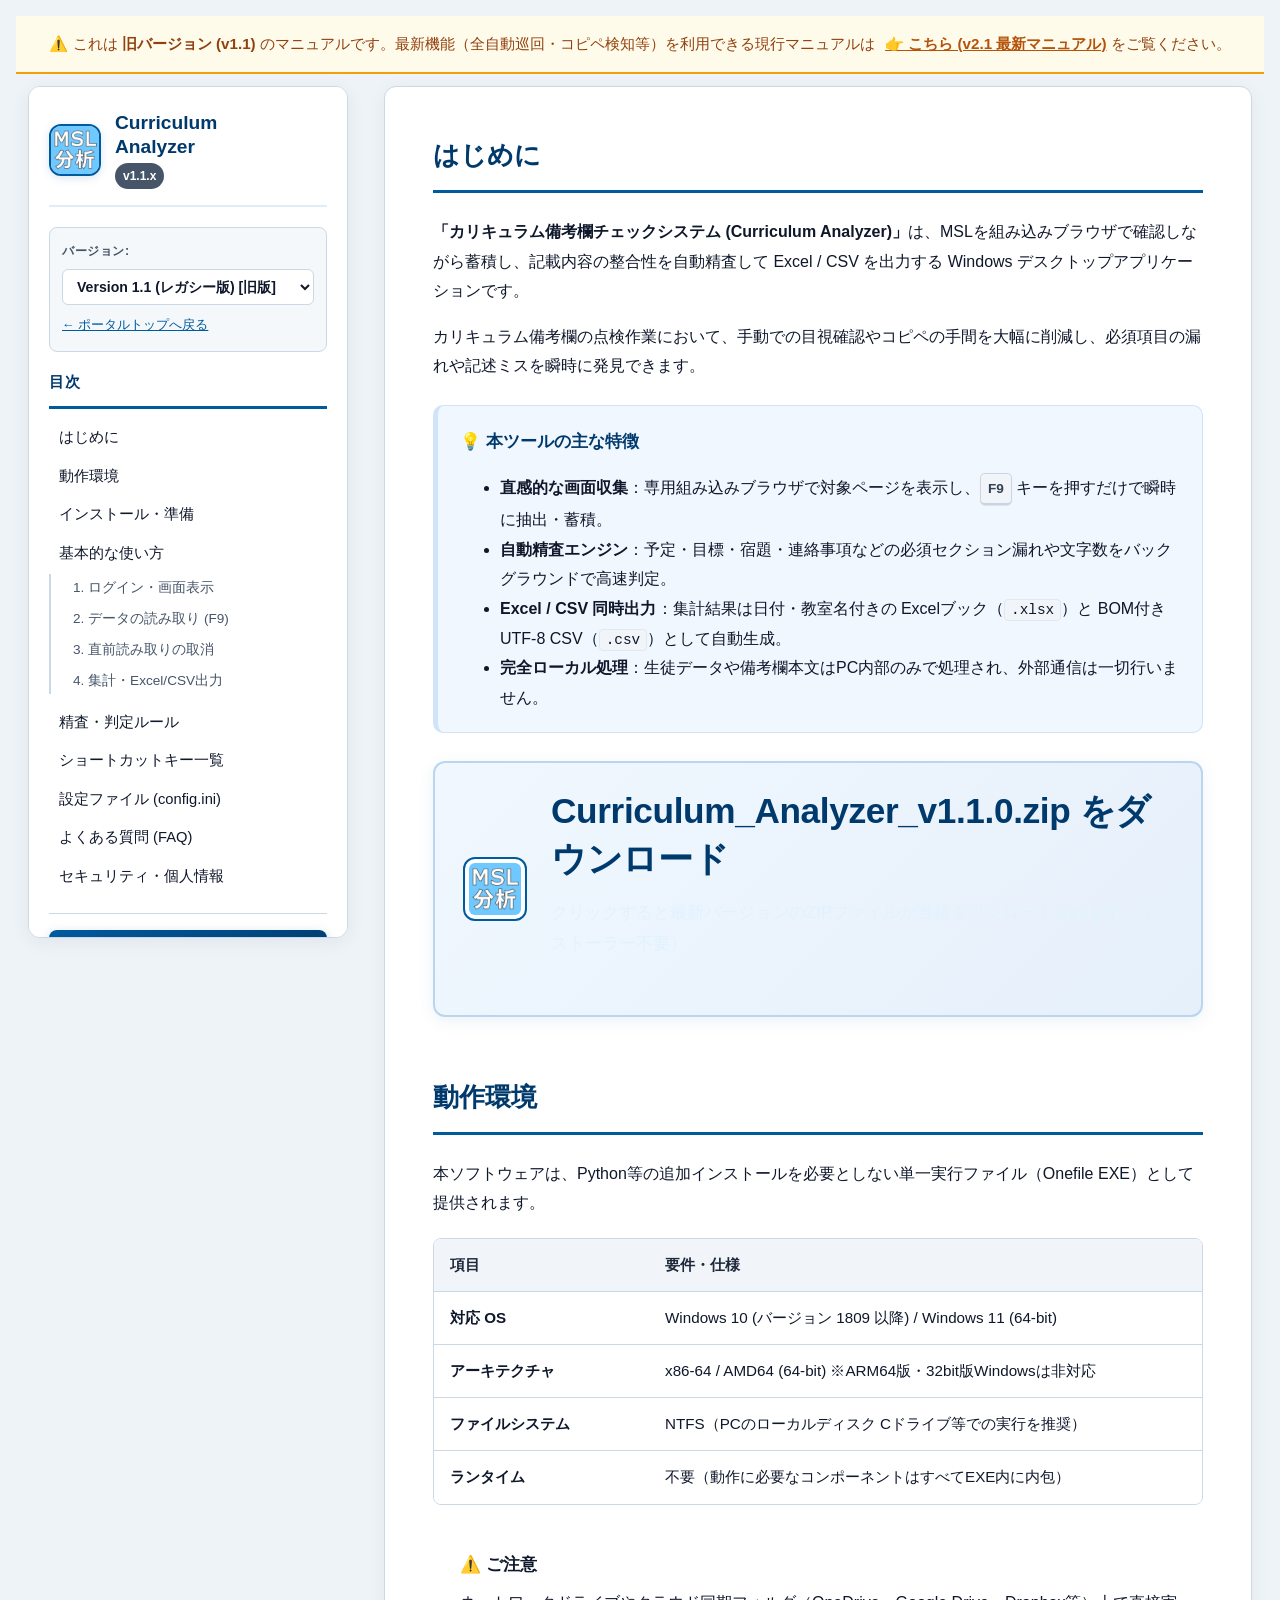
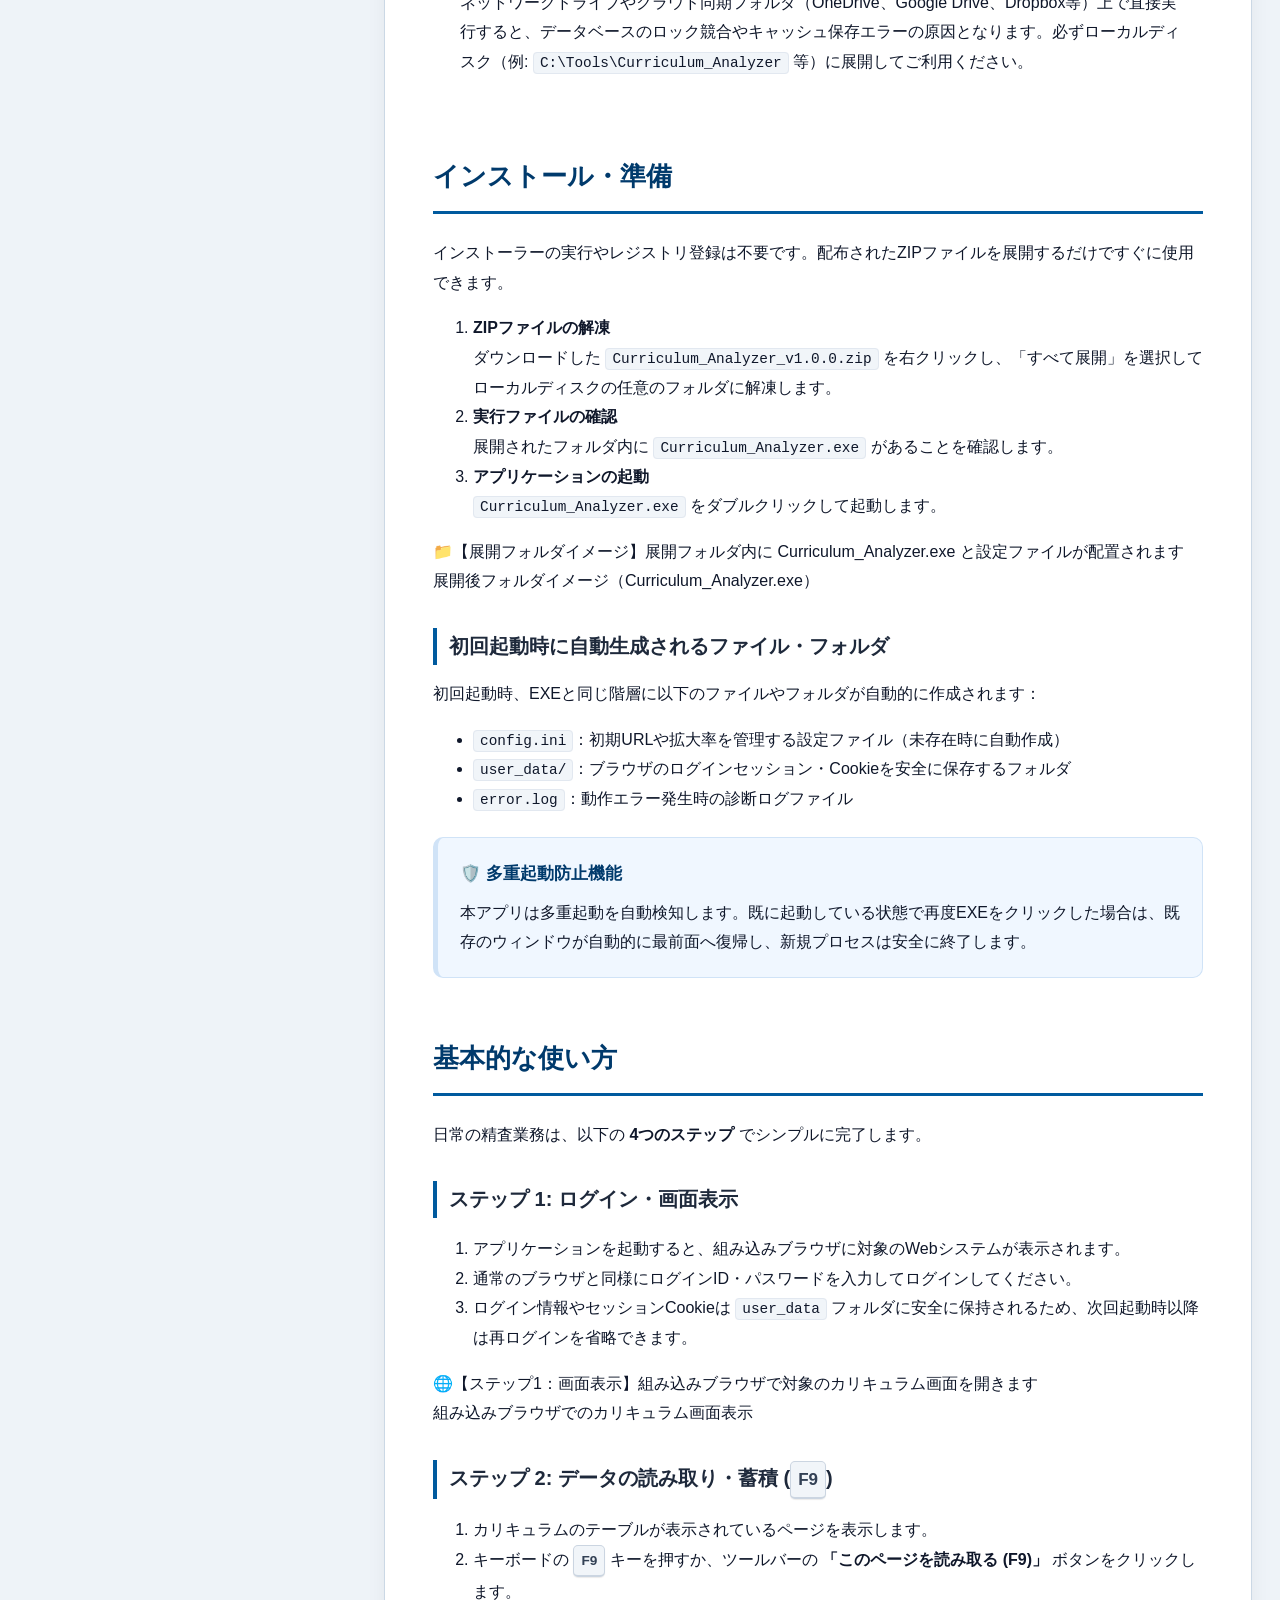
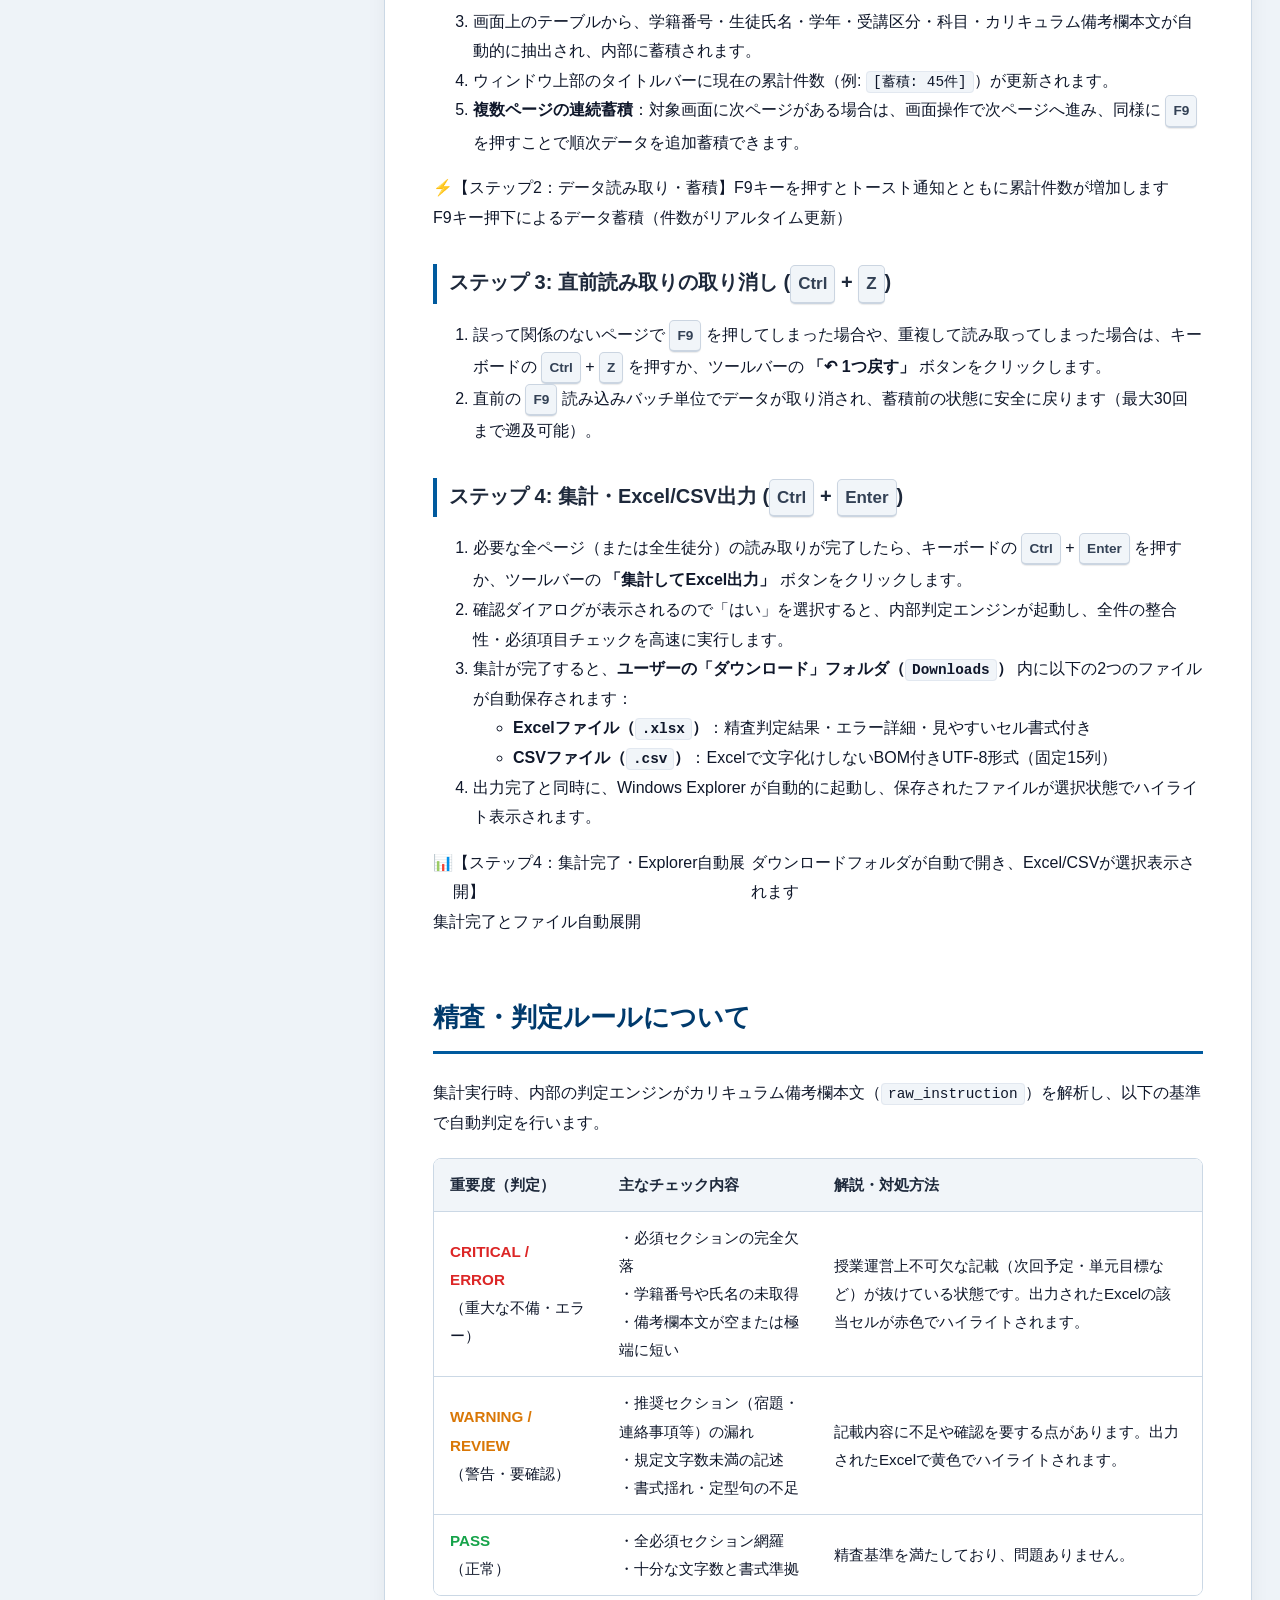
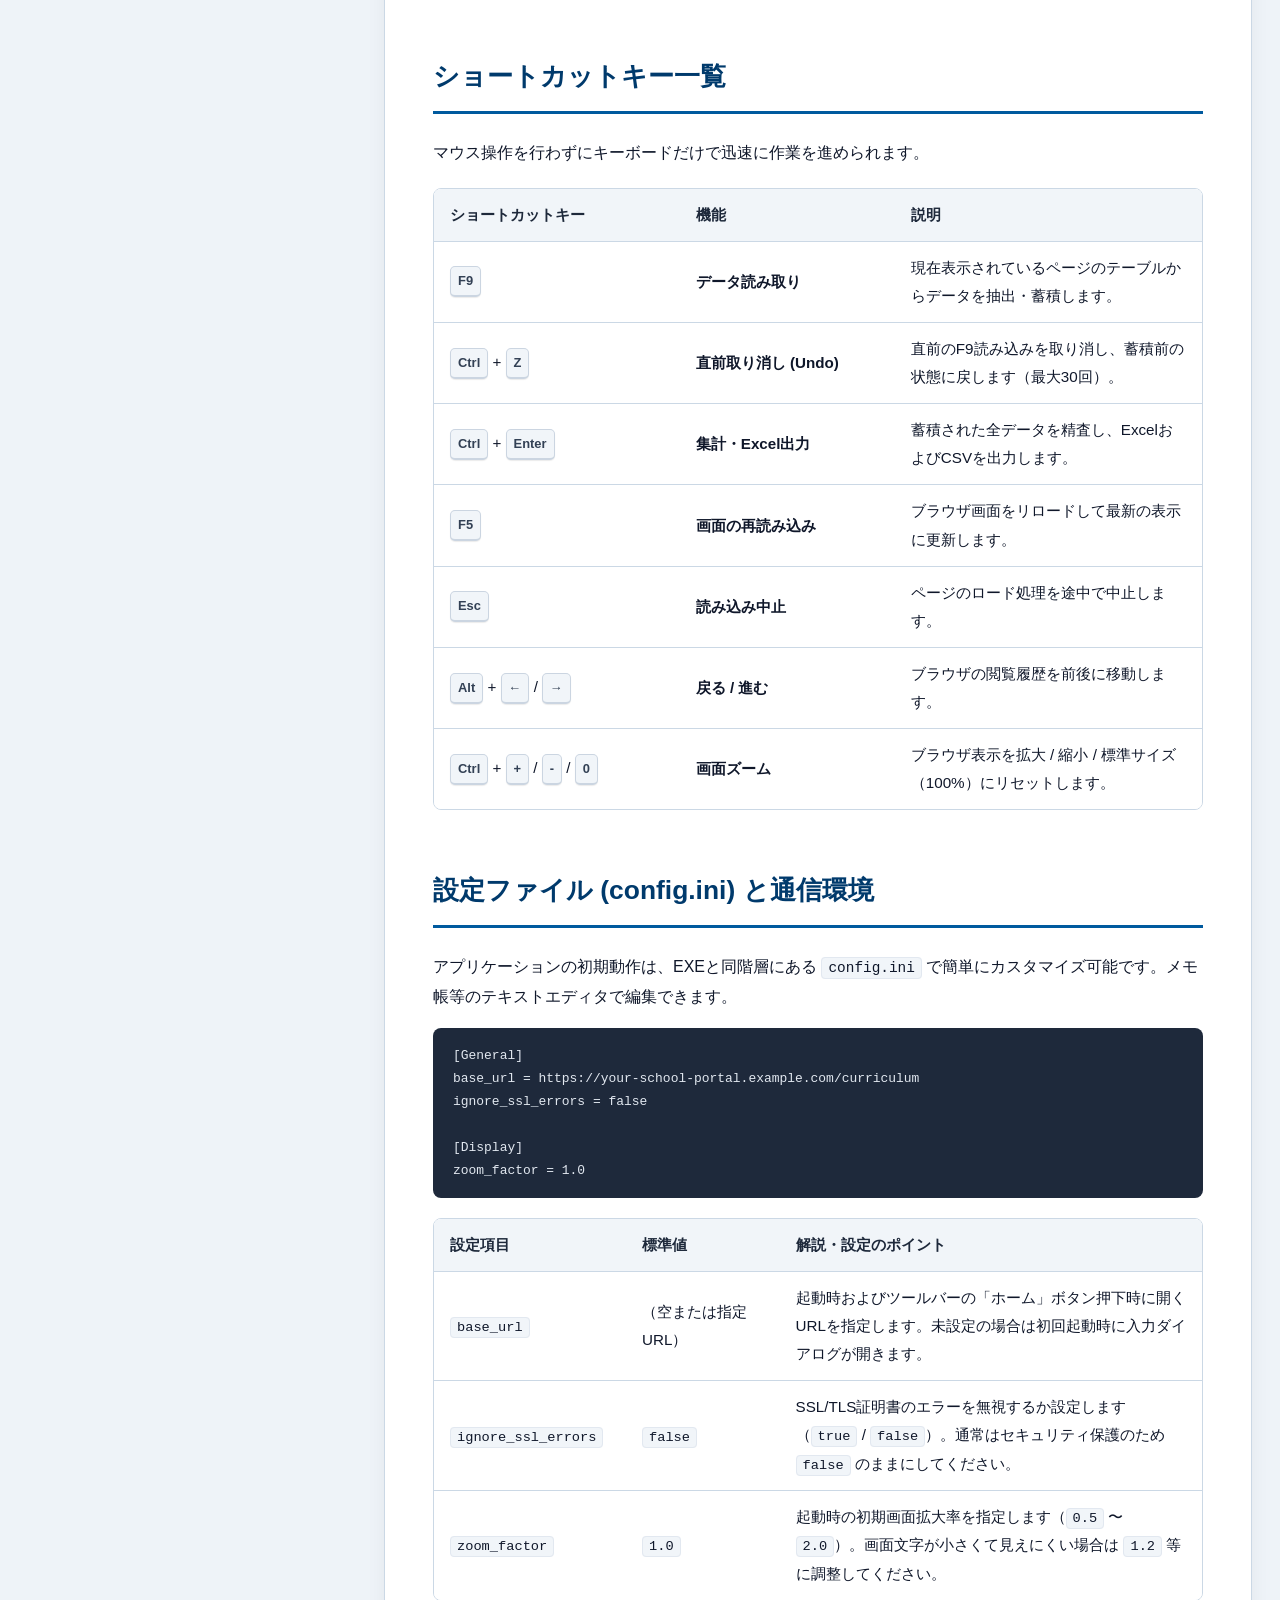
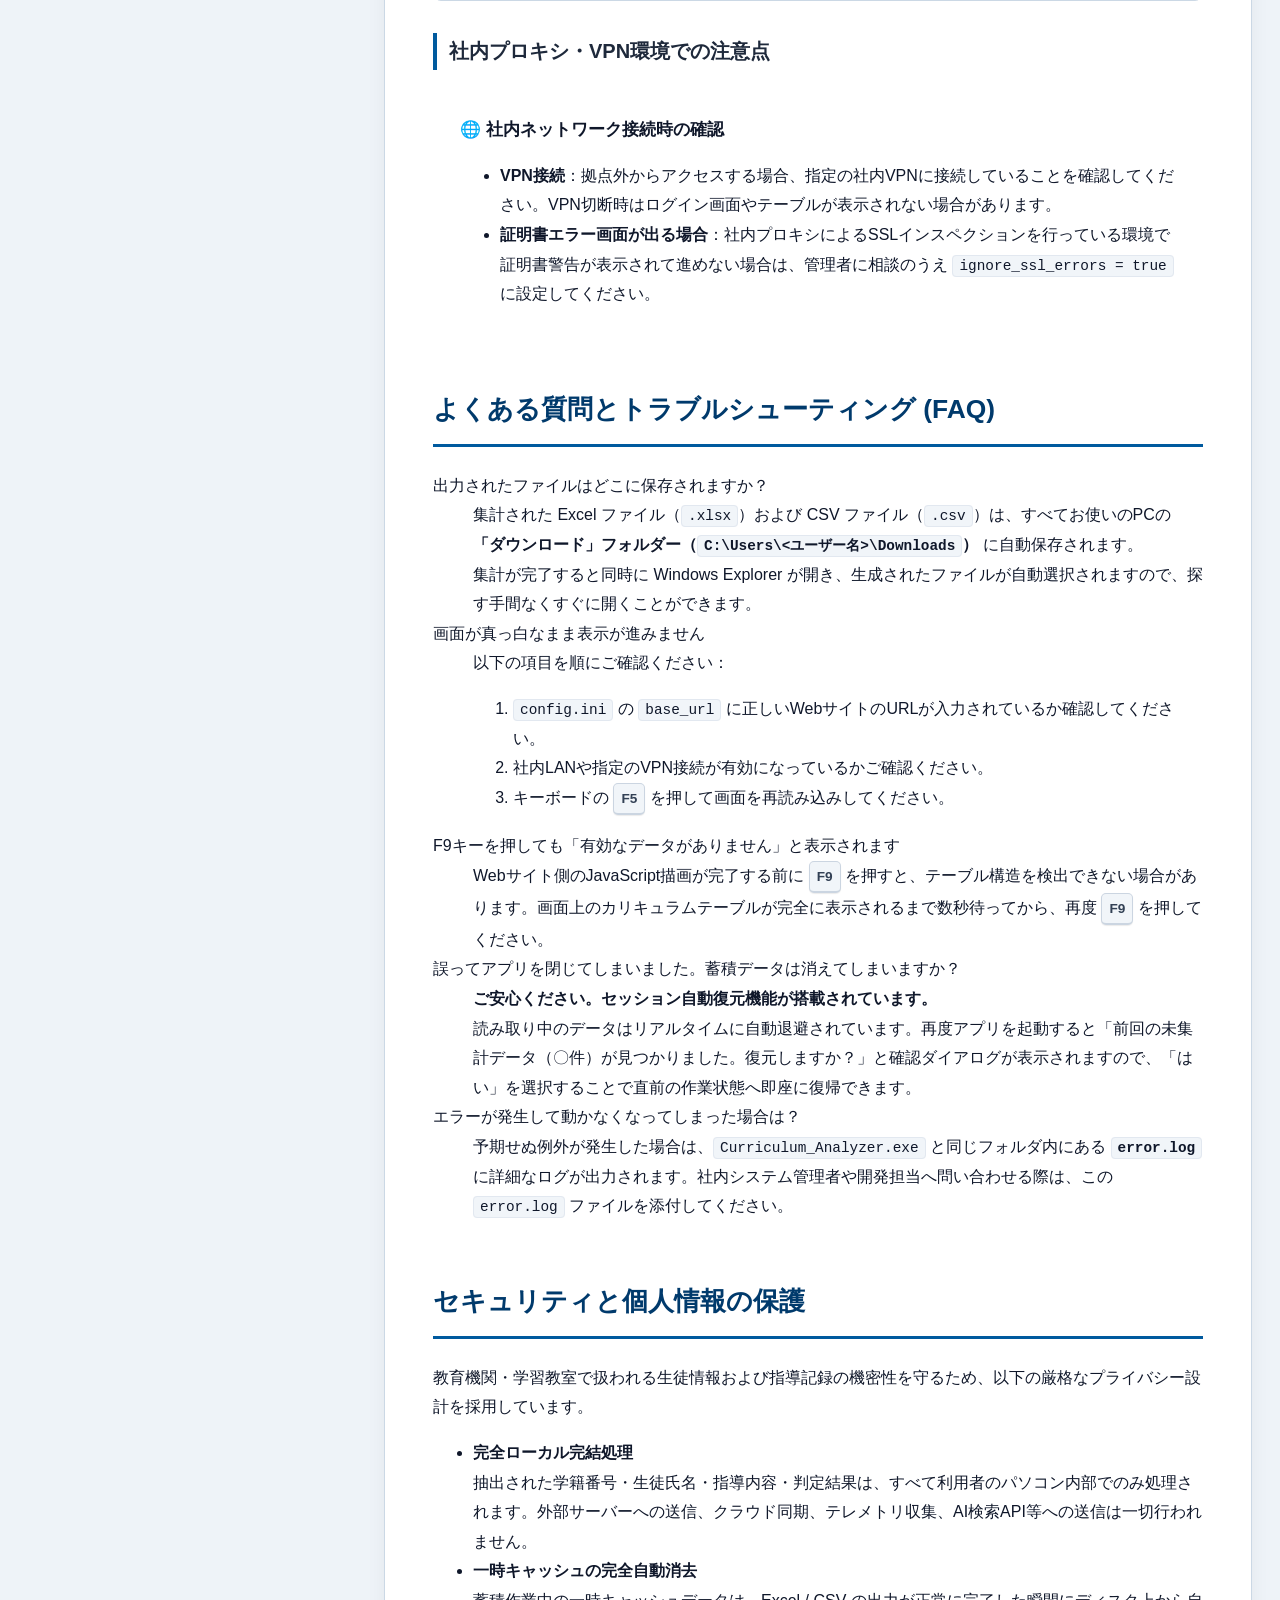
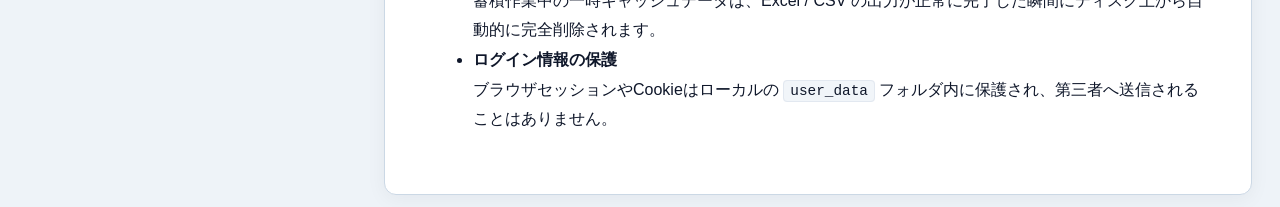
==== commit b4a5f490: "fix:[1.1.html]: 最新版マニュアルへの誘導リンクをv2.1に更新" ====
--- a/docs/ver/1.1.html
+++ b/docs/ver/1.1.html
@@ -12,7 +12,7 @@
 
 <body>
         <div class="archive-banner">
-        ⚠️ これは <strong>旧バージョン (v1.1)</strong> のマニュアルです。最新機能（全自動巡回・コピペ検知等）を利用できる現行マニュアルは <a href="./2.0.html" class="banner-link">👉 こちら (v2.0 最新マニュアル)</a> をご覧ください。
+        ⚠️ これは <strong>旧バージョン (v1.1)</strong> のマニュアルです。最新機能（全自動巡回・コピペ検知等）を利用できる現行マニュアルは <a href="./2.1.html" class="banner-link">👉 こちら (v2.1 最新マニュアル)</a> をご覧ください。
     </div>
     <main id="main" role="main" tabindex="-1">
 
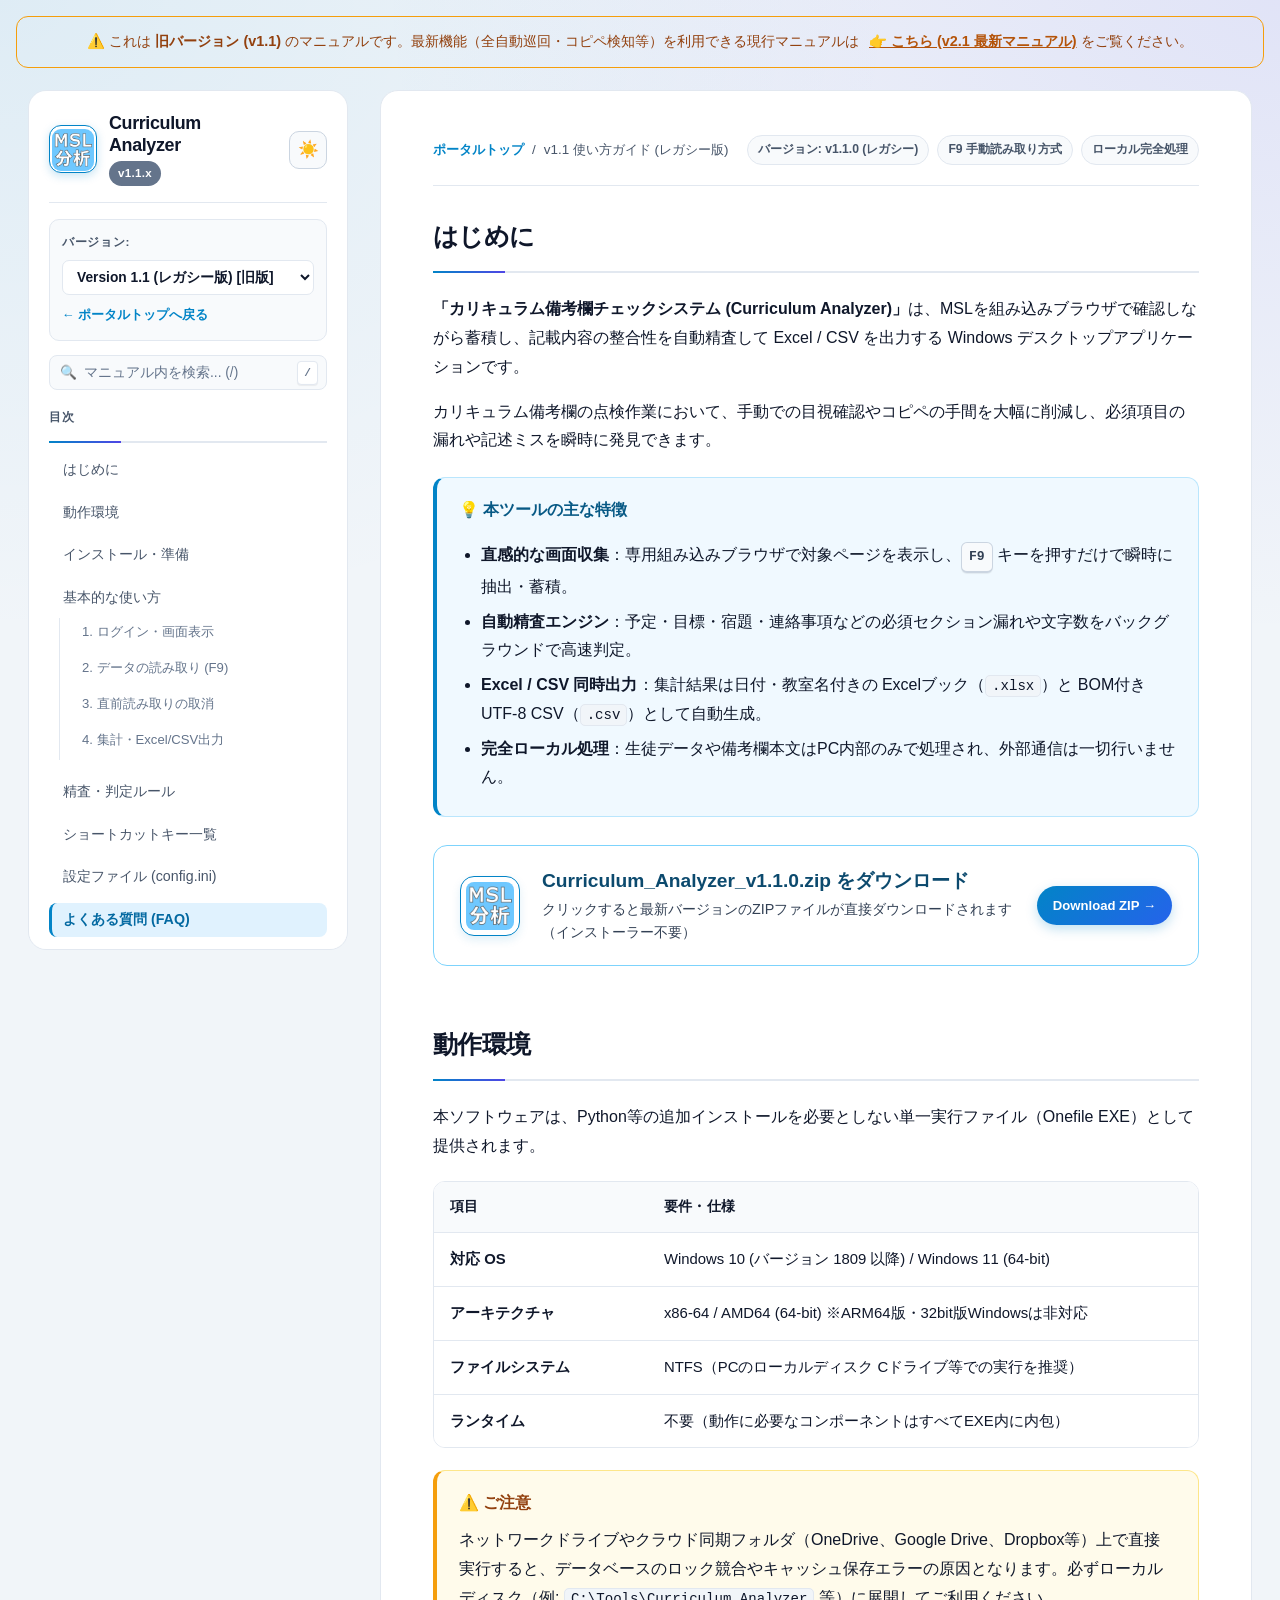
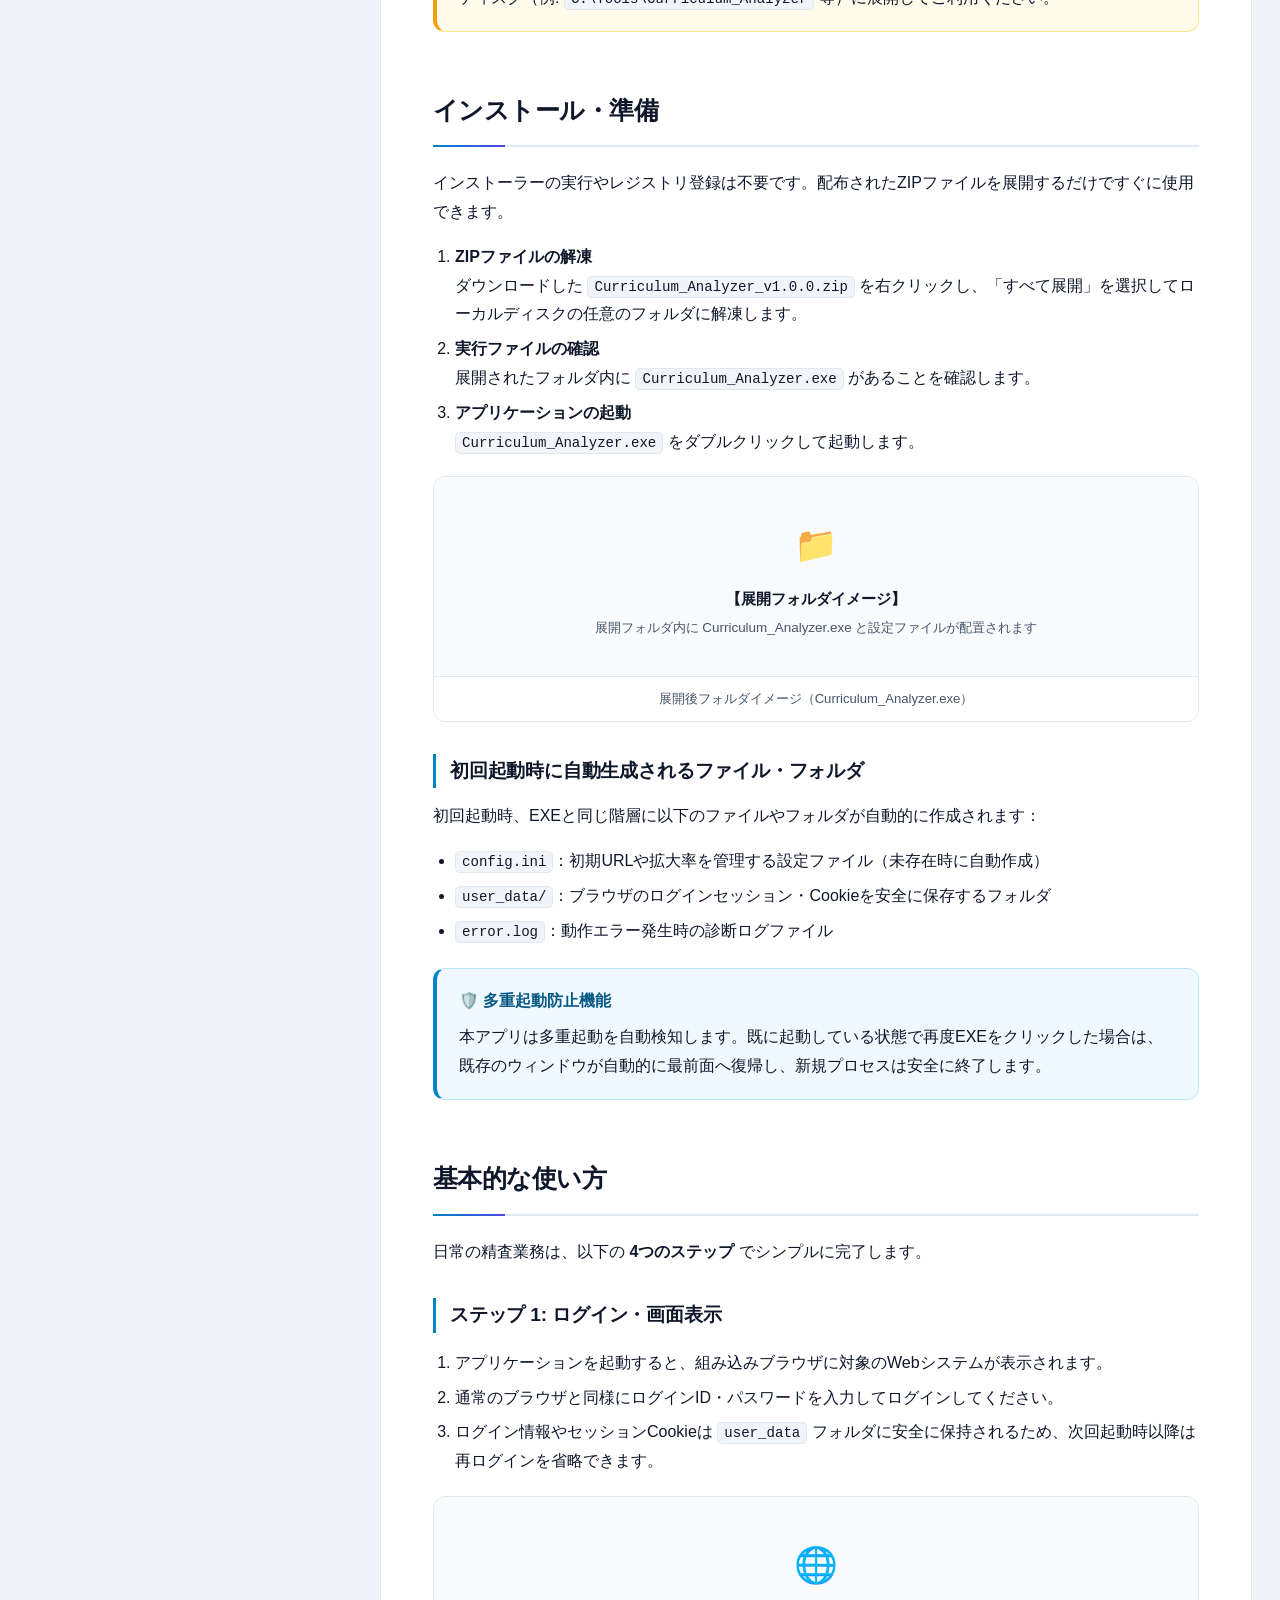
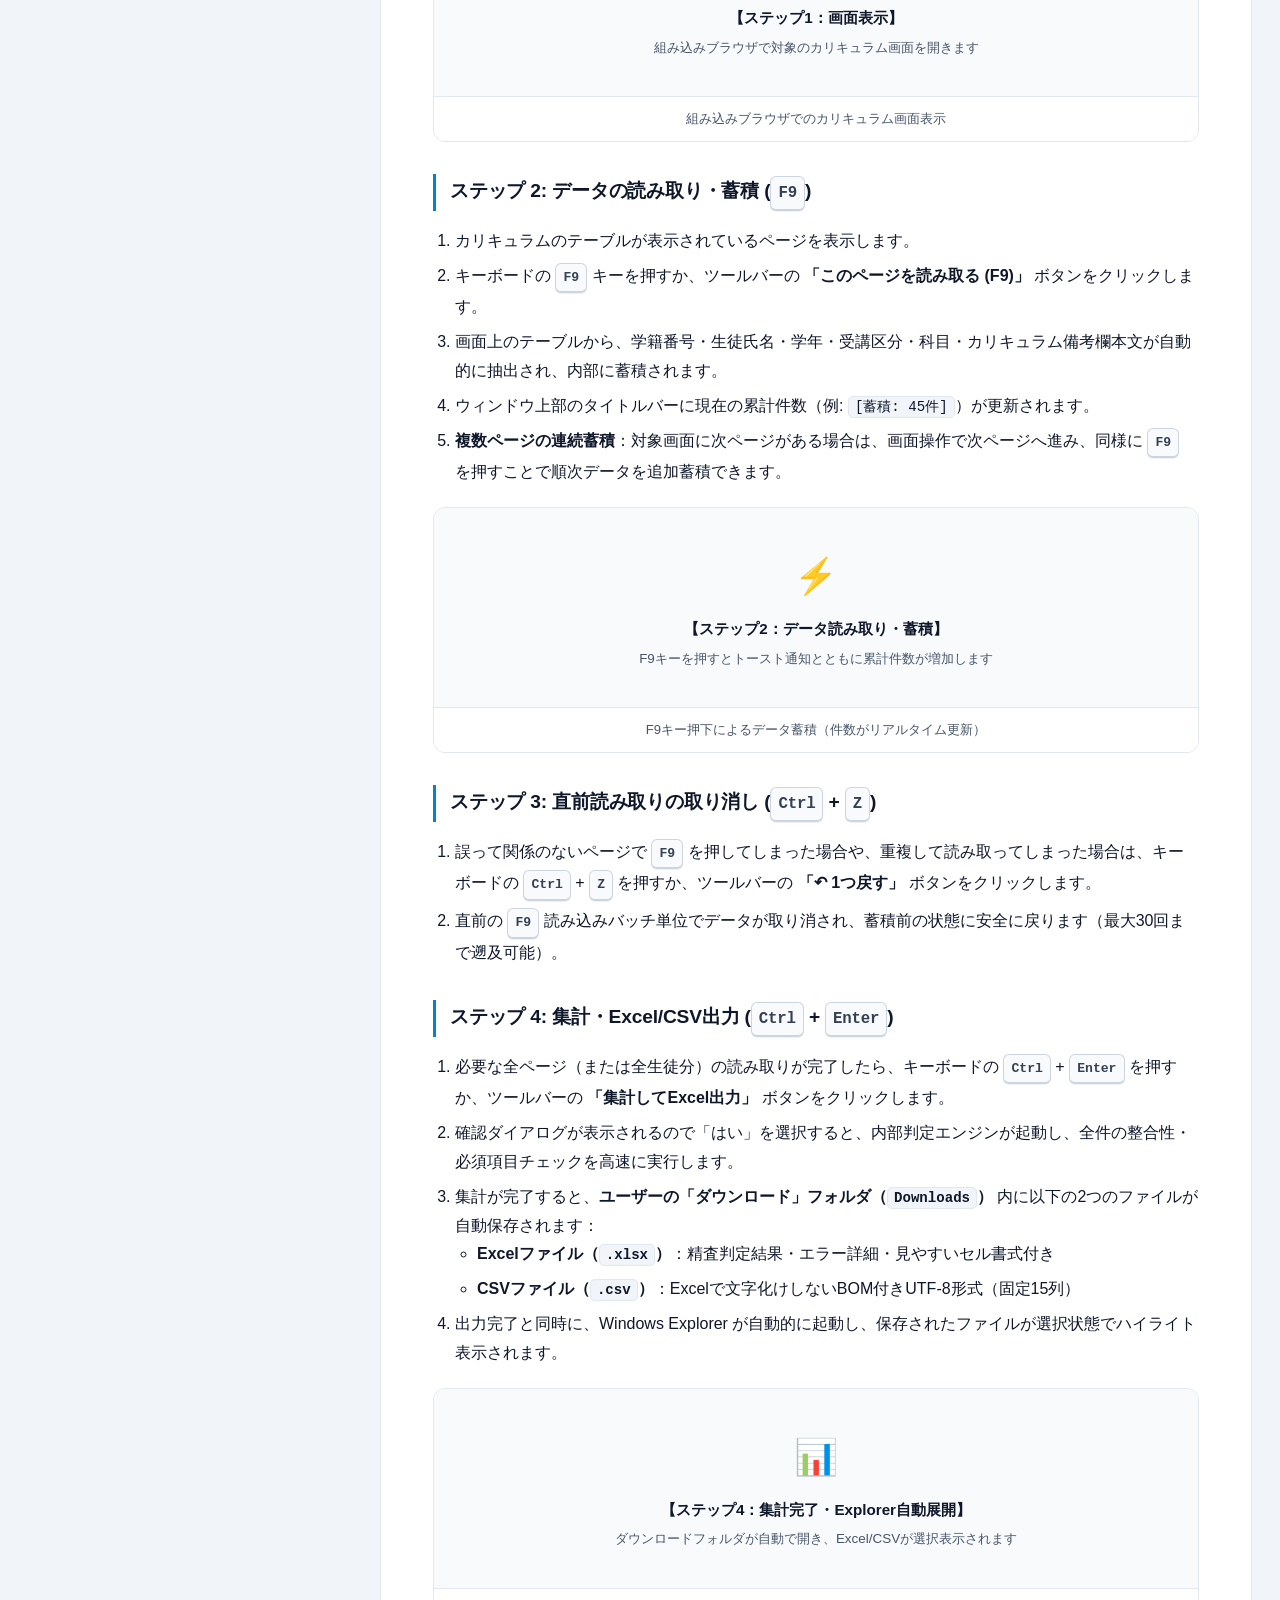
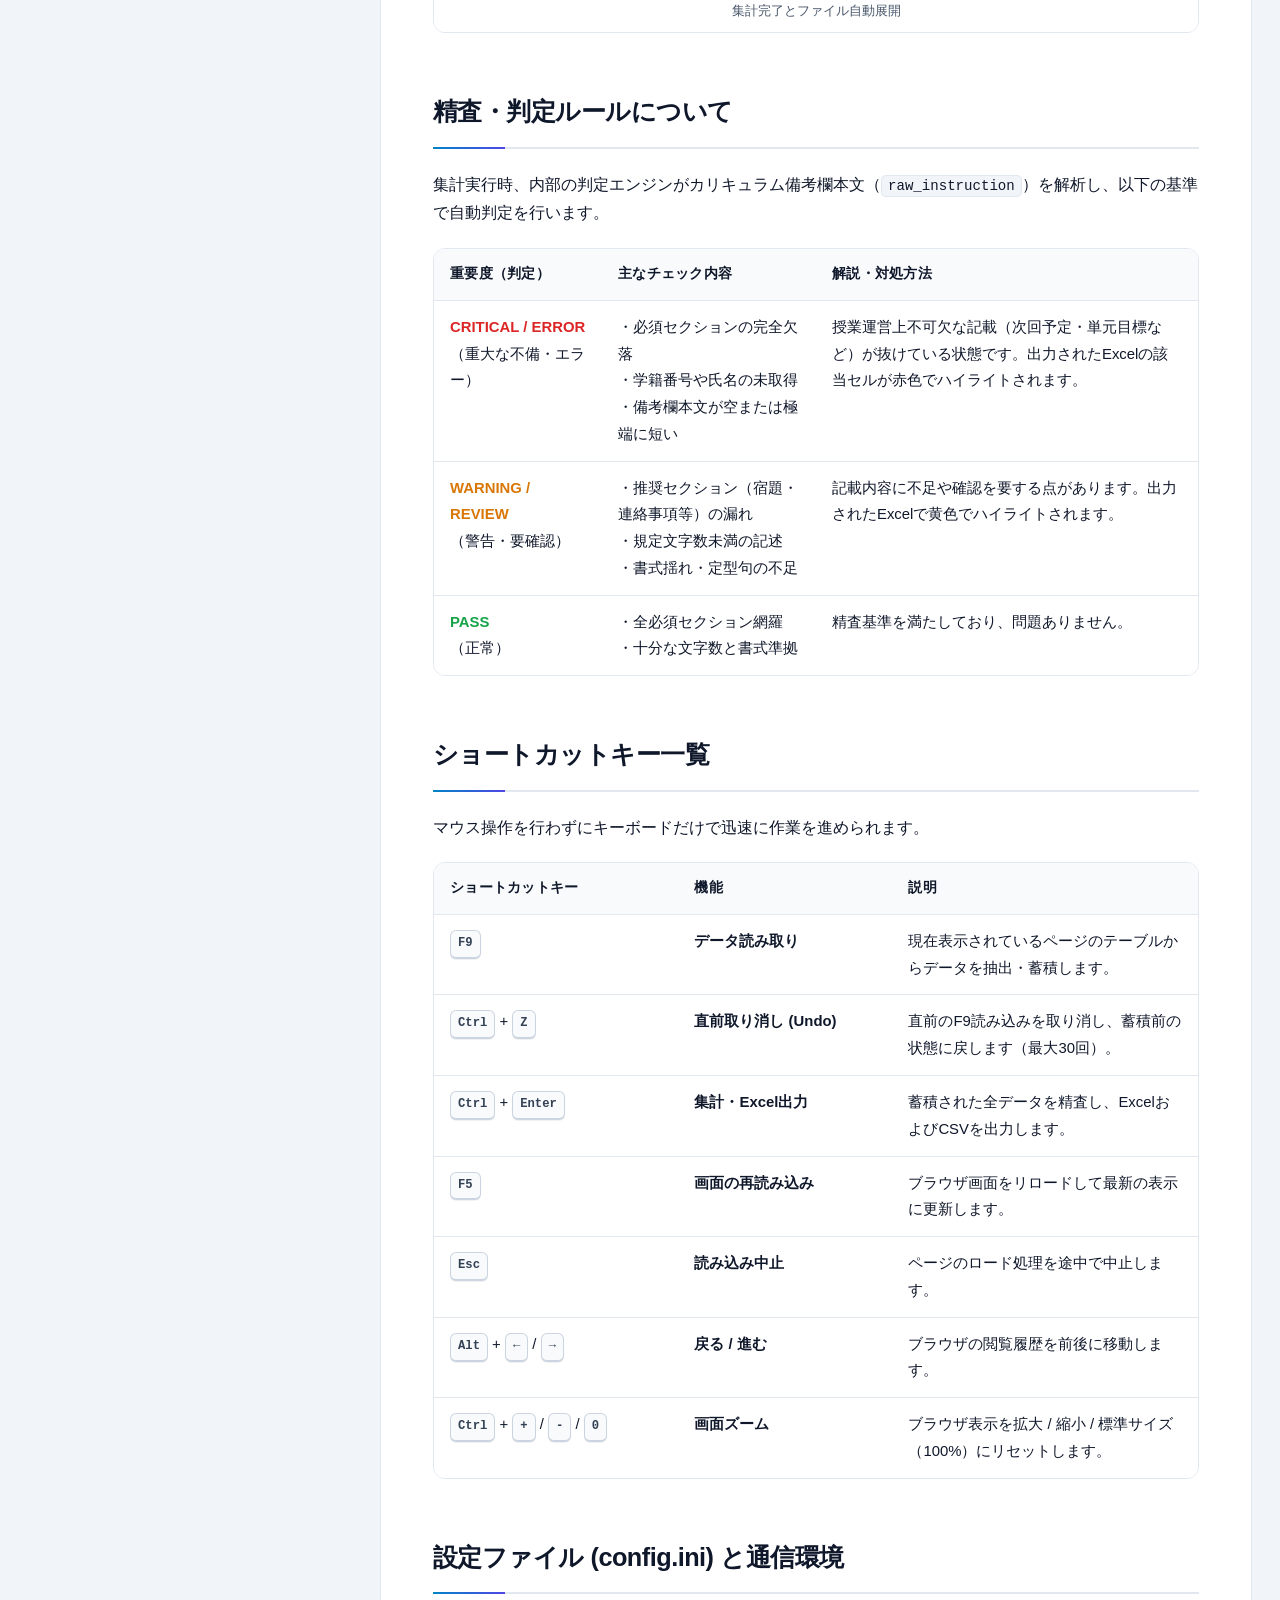
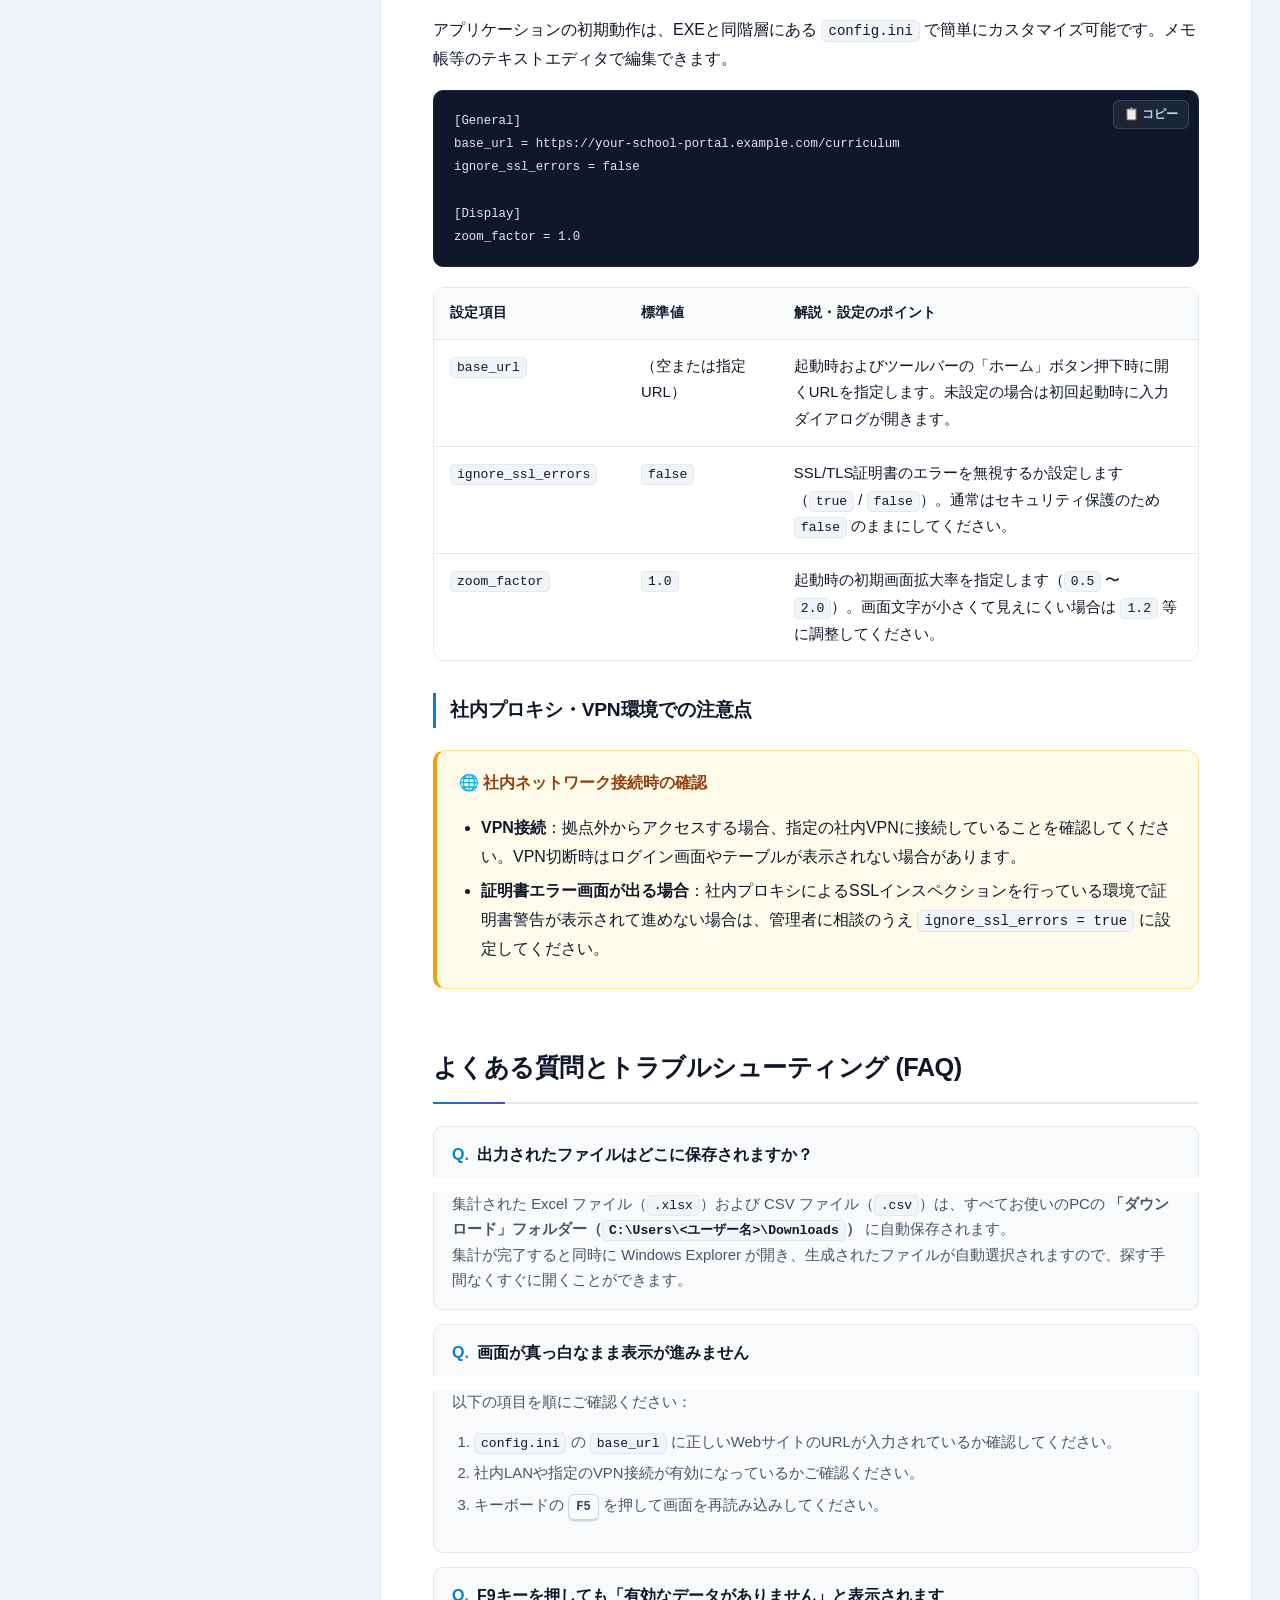
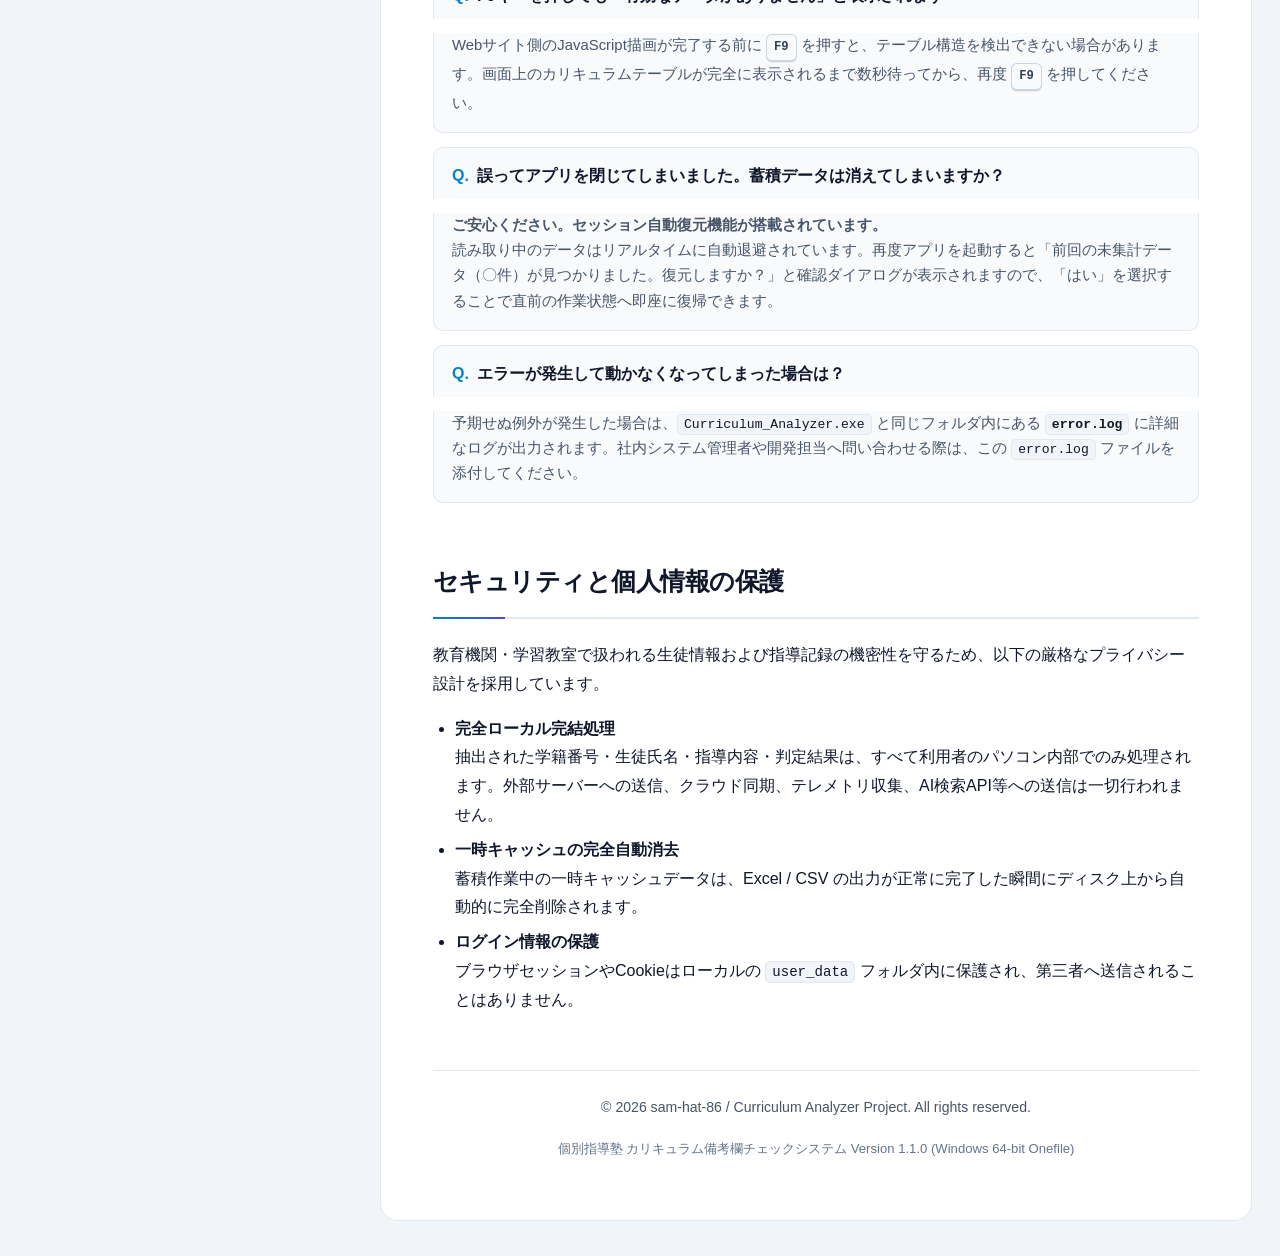
==== commit adb91dfb: "feat:[docs/ver/1.1.html]: テーマトグル・ページ内検索・メタ情報バーの追加とスタイル統一" ====
--- a/docs/ver/1.1.html
+++ b/docs/ver/1.1.html
@@ -8,32 +8,61 @@
     <link rel="stylesheet" href="../style.css" />
     <title>カリキュラム備考欄チェックシステム (Curriculum Analyzer) - 使い方ガイド</title>
     <meta name="description" content="カリキュラム備考欄チェックシステム (Curriculum Analyzer) のダウンロード・導入・使い方とトラブルシューティング。組み込みブラウザからの安全な自動抽出と整合性精査、Excel/CSV出力をサポートします。">
+    <!-- FOUC (白フラッシュ) 防止テーマ初期適用スクリプト -->
+    <script>
+        (function () {
+            try {
+                var saved = localStorage.getItem('ca-docs-theme');
+                var isDark = saved === 'dark' || (!saved && window.matchMedia('(prefers-color-scheme: dark)').matches);
+                if (isDark) {
+                    document.documentElement.setAttribute('data-theme', 'dark');
+                } else if (saved === 'light') {
+                    document.documentElement.setAttribute('data-theme', 'light');
+                }
+            } catch (e) {}
+        })();
+    </script>
 </head>
 
 <body>
-        <div class="archive-banner">
+    <div class="archive-banner">
         ⚠️ これは <strong>旧バージョン (v1.1)</strong> のマニュアルです。最新機能（全自動巡回・コピペ検知等）を利用できる現行マニュアルは <a href="./2.1.html" class="banner-link">👉 こちら (v2.1 最新マニュアル)</a> をご覧ください。
     </div>
     <main id="main" role="main" tabindex="-1">
 
-        <!-- サイドバー（目次・ダウンロード） -->
+        <!-- サイドバー（目次・検索・ダウンロード） -->
         <aside class="note note-toc" aria-labelledby="toc-label">
-                        <div class="brand-header">
+            <div class="brand-header">
                 <img src="../icon.png" alt="Curriculum Analyzer アイコン" />
                 <div class="brand-title-wrap">
                     <h1>Curriculum<br>Analyzer</h1>
                     <span class="brand-badge brand-badge-legacy">v1.1.x</span>
                 </div>
+                <button type="button" class="theme-toggle-btn" id="theme-toggle" aria-label="テーマ切り替え" title="テーマ切り替え">
+                    ☀️
+                </button>
             </div>
+
+            <!-- バージョンセレクター -->
             <div class="version-switcher-box" data-current-ver="1.1">
                 <label for="ver-select" class="ver-label">バージョン:</label>
                 <select id="ver-select" class="ver-dropdown" aria-label="マニュアルのバージョンを選択">
-                    <option value="./2.0.html">v2.0 (現行最新版)</option>
+                    <option value="./2.1.html">v2.1 (現行最新版)</option>
+                    <option value="./2.0.html">v2.0 (旧版)</option>
                     <option value="./1.1.html" selected>v1.1 (レガシー版)</option>
                     <option value="../">🏠 ポータルトップ</option>
                 </select>
                 <a href="../" class="portal-back-link">← ポータルトップへ戻る</a>
             </div>
+
+            <!-- クイック検索ボックス -->
+            <div class="doc-search-box">
+                <span class="doc-search-icon">🔍</span>
+                <input type="search" id="doc-search" class="doc-search-input" placeholder="マニュアル内を検索... (/)" aria-label="マニュアル内を検索" autocomplete="off" />
+                <kbd class="doc-search-kbd">/</kbd>
+                <div id="doc-search-status" class="doc-search-status" role="status"></div>
+            </div>
+
             <h2 id="toc-label" class="note-title">目次</h2>
             <ul class="toc">
                 <li><a href="#introduction">はじめに</a></li>
@@ -64,6 +93,18 @@
 
         <!-- メインコンテンツ -->
         <article>
+            <!-- ドキュメントメタバー -->
+            <div class="doc-meta-bar">
+                <div class="doc-breadcrumb">
+                    <a href="../">ポータルトップ</a> <span>/</span> <span>v1.1 使い方ガイド (レガシー版)</span>
+                </div>
+                <div class="doc-meta-chips">
+                    <span class="doc-chip">バージョン: v1.1.0 (レガシー)</span>
+                    <span class="doc-chip">F9 手動読み取り方式</span>
+                    <span class="doc-chip">ローカル完全処理</span>
+                </div>
+            </div>
+
             <!-- 1. はじめに -->
             <section id="introduction" aria-labelledby="h-intro">
                 <h2 id="h-intro">はじめに</h2>
@@ -83,8 +124,8 @@
                 <a class="download-hero download-link" href="#" rel="noopener" data-link-key="appDownload" aria-label="Curriculum Analyzer をダウンロード">
                     <img src="../icon.png" alt="Curriculum Analyzer アイコン" />
                     <div>
-                        <div class="hero-title" data-link-text>Curriculum_Analyzer_v1.0.0.zip をダウンロード</div>
-                        <div class="hero-desc">クリックすると最新バージョンのZIPファイルが直接ダウンロードされます（インストーラー不要）</div>
+                        <div class="download-hero-title" data-link-text>Curriculum_Analyzer_v1.0.0.zip をダウンロード</div>
+                        <div class="download-hero-desc">クリックすると最新バージョンのZIPファイルが直接ダウンロードされます（インストーラー不要）</div>
                     </div>
                 </a>
             </section>
@@ -150,7 +191,6 @@
                 </ol>
 
                 <div class="screenshot-frame">
-                    <!-- 画像配置時は docs/img/install.png を参照。未配置時は代替案内 -->
                     <img src="img/install.png" alt="フォルダ展開とEXE配置の例" onerror="this.style.display='none'; this.nextElementSibling.style.display='flex';" />
                     <div class="img-placeholder" style="display: none;">
                         <div class="placeholder-icon">📁</div>
@@ -454,6 +494,14 @@
                     </li>
                 </ul>
             </section>
+
+            <!-- フッター -->
+            <footer>
+                <p>&copy; 2026 sam-hat-86 / Curriculum Analyzer Project. All rights reserved.</p>
+                <p style="font-size: 0.82rem; color: var(--muted-light);">
+                    個別指導塾 カリキュラム備考欄チェックシステム Version 1.1.0 (Windows 64-bit Onefile)
+                </p>
+            </footer>
         </article>
 
     </main>
@@ -461,4 +509,4 @@
     <script src="../script.js" defer></script>
 </body>
 
-</html>+</html>
--- a/docs/style.css
+++ b/docs/style.css
@@ -1,227 +1,520 @@
 /* ==========================================================================
-   Curriculum Analyzer v2 - Official Documentation Stylesheet
-   Universal Design (UD) friendly, glare-reduced slate blue-gray theme
+   Curriculum Analyzer - Official Documentation & Portal Stylesheet
+   Modern CSS: light-dark(), color-mix(), filter & relative dynamic states
    ========================================================================== */
 
 :root {
-    --color-primary: #005a9e;
-    --color-primary-strong: #003a6c;
-    --color-primary-light: #e1edf8;
-    --color-accent-green: #107c41;
-    --color-accent-green-light: #e6f4ea;
-    --color-accent-orange: #d83b01;
-    --color-accent-orange-light: #fdeee9;
-    --color-bg: #eef3f8;              /* 全体背景：清潔感のある淡いスレートグレー */
-    --color-surface: #ffffff;         /* カード・メインコンテンツ背景：純白 */
-    --color-surface-sub: #f4f8fb;     /* 補助背景 */
-    --text: #0f172a;                  /* くっきり読めるディープスレート文字色 */
-    --muted: #475569;                 /* 補助テキスト */
-    --border-color: #cbd8e5;          /* ボーダー */
-    --border-color-focus: #005a9e;
-    --radius: 12px;
+    /* Enable automatic OS light/dark scheme resolution for light-dark() */
+    color-scheme: light dark;
+
+    /* Brand & Accent Colors */
+    --color-primary: light-dark(#0284c7, #38bdf8);
+    --color-primary-strong: light-dark(#0369a1, #7dd3fc);
+    --color-primary-vivid: light-dark(#2563eb, #3b82f6);
+    --color-primary-indigo: light-dark(#4f46e5, #6366f1);
+    --color-primary-light: light-dark(#e0f2fe, rgba(56, 189, 248, 0.14));
+    --color-primary-subtle: light-dark(rgba(2, 132, 199, 0.08), rgba(56, 189, 248, 0.1));
+    --color-primary-glow: light-dark(rgba(2, 132, 199, 0.22), rgba(56, 189, 248, 0.25));
+
+    --color-accent-green: light-dark(#059669, #34d399);
+    --color-accent-green-light: light-dark(#ecfdf5, rgba(16, 185, 129, 0.14));
+    --color-accent-amber: light-dark(#d97706, #fbbf24);
+    --color-accent-amber-light: light-dark(#fffbeb, rgba(245, 158, 11, 0.14));
+    --color-accent-red: light-dark(#dc2626, #f87171);
+    --color-accent-red-light: light-dark(#fef2f2, rgba(239, 68, 68, 0.14));
+
+    /* Surface & Background */
+    --color-bg: light-dark(#f1f5f9, #0b1120);
+    --color-bg-portal: light-dark(#f8fafc, #090d16);
+    --color-surface: light-dark(#ffffff, #111827);
+    --color-surface-elevated: light-dark(#ffffff, #1e293b);
+    --color-surface-sub: light-dark(#f8fafc, #162032);
+    --color-header-glass: light-dark(rgba(255, 255, 255, 0.82), rgba(15, 23, 42, 0.82));
+
+    /* Text & Borders */
+    --text: light-dark(#0f172a, #e2e8f0);
+    --text-heading: light-dark(#0f172a, #f8fafc);
+    --muted: light-dark(#475569, #94a3b8);
+    --muted-light: light-dark(#64748b, #64748b);
+    --border-color: light-dark(#e2e8f0, rgba(148, 163, 184, 0.16));
+    --border-color-strong: light-dark(#cbd5e1, rgba(148, 163, 184, 0.28));
+    --border-color-focus: light-dark(#0284c7, #38bdf8);
+
+    /* Shadows */
+    --shadow-sm: light-dark(0 1px 2px rgba(15, 23, 42, 0.04), 0 1px 3px rgba(0, 0, 0, 0.35));
+    --shadow-md: light-dark(0 4px 12px -2px rgba(15, 23, 42, 0.06), 0 6px 16px -2px rgba(0, 0, 0, 0.45));
+    --shadow-lg: light-dark(0 12px 28px -6px rgba(15, 23, 42, 0.08), 0 16px 36px -6px rgba(0, 0, 0, 0.6));
+    --shadow-primary: light-dark(0 8px 20px -4px rgba(2, 132, 199, 0.28), 0 8px 24px -4px rgba(14, 165, 233, 0.3));
+
+    /* Code & Elements */
+    --code-bg: light-dark(#f1f5f9, rgba(30, 41, 59, 0.85));
+    --code-text: light-dark(#0f172a, #7dd3fc);
+    --code-border: light-dark(#e2e8f0, rgba(148, 163, 184, 0.2));
+    --pre-bg: light-dark(#0f172a, #070b14);
+    --pre-text: light-dark(#e2e8f0, #e2e8f0);
+    --pre-border: light-dark(#1e293b, rgba(56, 189, 248, 0.2));
+    --kbd-bg: light-dark(#f8fafc, #1e293b);
+    --kbd-border: light-dark(#cbd5e1, #475569);
+    --kbd-text: light-dark(#334155, #f1f5f9);
+    --table-th-bg: light-dark(#f8fafc, #172133);
+
+    /* Callouts */
+    --callout-info-bg: light-dark(#f0f9ff, rgba(14, 165, 233, 0.1));
+    --callout-info-border: light-dark(#bae6fd, rgba(56, 189, 248, 0.28));
+    --callout-info-accent: light-dark(#0284c7, #38bdf8);
+    --callout-info-title: light-dark(#075985, #7dd3fc);
+
+    --callout-success-bg: light-dark(#f0fdf4, rgba(16, 185, 129, 0.1));
+    --callout-success-border: light-dark(#bbf7d0, rgba(52, 211, 153, 0.28));
+    --callout-success-accent: light-dark(#10b981, #34d399);
+    --callout-success-title: light-dark(#065f46, #6ee7b7);
+
+    --callout-warn-bg: light-dark(#fffbeb, rgba(245, 158, 11, 0.1));
+    --callout-warn-border: light-dark(#fde68a, rgba(251, 191, 36, 0.28));
+    --callout-warn-accent: light-dark(#f59e0b, #fbbf24);
+    --callout-warn-title: light-dark(#92400e, #fcd34d);
+
+    /* Download Hero Card (Manual page) */
+    --dl-hero-bg: light-dark(
+        linear-gradient(135deg, #f0f9ff 0%, #e0f2fe 50%, #eef2ff 100%),
+        linear-gradient(135deg, rgba(14, 165, 233, 0.14) 0%, rgba(37, 99, 235, 0.14) 50%, rgba(79, 70, 229, 0.12) 100%)
+    );
+    --dl-hero-border: light-dark(#7dd3fc, rgba(56, 189, 248, 0.4));
+    --dl-hero-title: light-dark(#0c4a6e, #f0f9ff);
+    --dl-hero-desc: light-dark(#334155, #cbd5e1);
+
+    /* Archive Banner */
+    --archive-bg: light-dark(
+        linear-gradient(90deg, #fffbeb 0%, #fef3c7 100%),
+        linear-gradient(90deg, rgba(120, 53, 15, 0.45) 0%, rgba(146, 64, 14, 0.35) 100%)
+    );
+    --archive-border: light-dark(#f59e0b, #d97706);
+    --archive-text: light-dark(#92400e, #fde68a);
+    --archive-link: light-dark(#b45309, #fbbf24);
+
+    /* Geometry */
+    --radius-sm: 8px;
+    --radius: 14px;
+    --radius-lg: 18px;
     --gap: 24px;
     --base-font-size: 16px;
 }
 
+/* Explicit User Overrides */
+html[data-theme="light"] {
+    color-scheme: light;
+}
+
+html[data-theme="dark"] {
+    color-scheme: dark;
+}
+
+/* ==========================================================================
+   Base & Reset
+   ========================================================================== */
 * {
     box-sizing: border-box;
 }
 
-html, body {
+html {
+    scroll-behavior: smooth;
     height: 100%;
 }
 
 body {
     margin: 0;
-    font-family: -apple-system, BlinkMacSystemFont, "Segoe UI", "Hiragino Kaku Gothic ProN", "メイリオ", Roboto, "Noto Sans JP", sans-serif;
+    font-family: "Inter", -apple-system, BlinkMacSystemFont, "Segoe UI", "Hiragino Kaku Gothic ProN", "Yu Gothic UI", "Meiryo", Roboto, "Noto Sans JP", sans-serif;
     font-size: var(--base-font-size);
-    line-height: 1.85;
+    line-height: 1.8;
     color: var(--text);
     background-color: var(--color-bg);
+    background-image:
+        radial-gradient(at 0% 0%, var(--color-primary-subtle) 0px, transparent 50%),
+        radial-gradient(at 100% 0%, color-mix(in srgb, var(--color-primary-indigo) 10%, transparent) 0px, transparent 50%);
+    background-attachment: fixed;
     -webkit-font-smoothing: antialiased;
     -moz-osx-font-smoothing: grayscale;
     padding: 16px;
-}
-
-/* Container (マニュアル画面) */
+    transition: background-color 0.25s ease, color 0.25s ease;
+}
+
+/* Top Reading Progress Bar */
+.reading-progress-bar {
+    position: fixed;
+    top: 0;
+    left: 0;
+    width: 0%;
+    height: 3px;
+    background: linear-gradient(90deg, #0ea5e9 0%, #3b82f6 50%, #6366f1 100%);
+    z-index: 9999;
+    transition: width 0.1s ease-out;
+    box-shadow: 0 0 10px rgba(56, 189, 248, 0.6);
+}
+
+/* Theme Toggle Icon Button (with dynamic hover mix) */
+.theme-toggle-btn {
+    display: inline-flex;
+    align-items: center;
+    justify-content: center;
+    width: 38px;
+    height: 38px;
+    border-radius: 10px;
+    border: 1px solid var(--border-color-strong);
+    background: var(--color-surface-sub);
+    color: var(--text);
+    cursor: pointer;
+    font-size: 1.05rem;
+    padding: 0;
+    flex-shrink: 0;
+    transition: all 0.2s cubic-bezier(0.16, 1, 0.3, 1);
+    box-shadow: var(--shadow-sm);
+}
+
+.theme-toggle-btn:hover {
+    border-color: var(--color-primary);
+    background: color-mix(in srgb, var(--color-primary) 14%, transparent);
+    transform: translateY(-1px);
+}
+
+.theme-toggle-btn:focus-visible {
+    outline: 2px solid var(--color-primary);
+    outline-offset: 2px;
+}
+
+/* ==========================================================================
+   Manual Layout (2-Column: Sticky Sidebar + Main Content Card)
+   ========================================================================== */
 main#main {
     width: 100%;
-    max-width: 1420px;
+    max-width: 1440px;
     margin: 0 auto;
-    padding: 12px;
+    padding: 8px 12px 32px;
     display: grid;
-    grid-template-columns: 320px 1fr;
-    gap: 36px;
-}
-
-/* Sidebar / Table of contents */
+    grid-template-columns: 320px minmax(0, 1fr);
+    gap: 32px;
+    align-items: start;
+}
+
+/* Left Sticky Sidebar */
 .note {
-    background: #ffffff;
+    background: var(--color-surface);
     border: 1px solid var(--border-color);
-    padding: 24px 20px;
-    border-radius: var(--radius);
-    box-shadow: 0 4px 20px rgba(15, 23, 42, 0.06);
+    padding: 22px 20px;
+    border-radius: var(--radius-lg);
+    box-shadow: var(--shadow-md);
     margin: 0;
-    align-self: start;
     position: sticky;
-    top: 24px;
-    max-height: calc(100vh - 48px);
+    top: 20px;
+    max-height: calc(100vh - 40px);
     overflow-y: auto;
+    scrollbar-width: thin;
+    scrollbar-color: var(--border-color-strong) transparent;
+    transition: background-color 0.25s ease, border-color 0.25s ease;
+}
+
+.note::-webkit-scrollbar {
+    width: 5px;
+}
+.note::-webkit-scrollbar-thumb {
+    background-color: var(--border-color-strong);
+    border-radius: 999px;
 }
 
 .brand-header {
     display: flex;
     align-items: center;
-    gap: 14px;
-    margin-bottom: 20px;
+    gap: 12px;
+    margin-bottom: 16px;
     padding-bottom: 16px;
-    border-bottom: 2px solid var(--color-primary-light);
+    border-bottom: 1px solid var(--border-color);
 }
 
 .brand-header img {
-    width: 52px;
-    height: 52px;
+    width: 48px;
+    height: 48px;
     border-radius: 12px;
-    border: 2px solid var(--color-primary);
+    border: 1.5px solid var(--color-primary);
     object-fit: contain;
     background: #ffffff;
-    box-shadow: 0 2px 8px rgba(0, 90, 158, 0.15);
+    padding: 2px;
+    box-shadow: 0 3px 10px var(--color-primary-glow);
+    flex-shrink: 0;
 }
 
 .brand-header .brand-title-wrap {
     display: flex;
     flex-direction: column;
+    flex: 1;
+    min-width: 0;
 }
 
 .brand-header h1 {
-    font-size: 1.2rem;
-    line-height: 1.25;
+    font-size: 1.12rem;
+    line-height: 1.22;
     margin: 0;
-    color: var(--color-primary-strong);
+    color: var(--text-heading);
     font-weight: 800;
+    letter-spacing: -0.02em;
 }
 
 .brand-badge {
-    display: inline-block;
-    font-size: 0.75rem;
+    display: inline-flex;
+    align-items: center;
+    font-size: 0.72rem;
     font-weight: 700;
     color: #ffffff;
-    background: var(--color-primary);
-    padding: 2px 8px;
+    background: linear-gradient(135deg, #0284c7, #2563eb);
+    padding: 2px 9px;
     border-radius: 999px;
-    margin-top: 4px;
+    margin-top: 5px;
     width: fit-content;
-}
-
+    letter-spacing: 0.03em;
+}
+
+.brand-badge-legacy {
+    background: #64748b !important;
+}
+
+/* Sidebar Quick Search Box */
+.doc-search-box {
+    position: relative;
+    margin: 0 0 16px;
+}
+
+.doc-search-input {
+    width: 100%;
+    padding: 9px 34px 9px 34px;
+    font-size: 0.86rem;
+    font-family: inherit;
+    color: var(--text);
+    background-color: var(--color-surface-sub);
+    border: 1.5px solid var(--border-color);
+    border-radius: var(--radius-sm);
+    outline: none;
+    transition: border-color 0.2s, box-shadow 0.2s, background-color 0.2s;
+}
+
+.doc-search-input::placeholder {
+    color: var(--muted-light);
+}
+
+.doc-search-input:focus {
+    background-color: var(--color-surface);
+    border-color: var(--color-primary);
+    box-shadow: 0 0 0 3px var(--color-primary-glow);
+}
+
+.doc-search-icon {
+    position: absolute;
+    left: 11px;
+    top: 50%;
+    transform: translateY(-50%);
+    font-size: 0.85rem;
+    color: var(--muted-light);
+    pointer-events: none;
+}
+
+.doc-search-kbd {
+    position: absolute;
+    right: 9px;
+    top: 50%;
+    transform: translateY(-50%);
+    font-size: 0.7rem;
+    padding: 1px 6px;
+    color: var(--muted-light);
+    background: var(--color-surface);
+    border: 1px solid var(--border-color);
+    border-radius: 4px;
+    pointer-events: none;
+}
+
+.doc-search-status {
+    font-size: 0.76rem;
+    color: var(--color-primary);
+    margin-top: 6px;
+    font-weight: 600;
+    display: none;
+}
+
+.doc-search-status.visible {
+    display: block;
+}
+
+/* Sidebar Table of Contents */
 .note-title {
-    margin: 0 0 12px;
-    font-size: 0.95rem;
-    color: var(--color-primary-strong);
+    margin: 0 0 10px;
+    font-size: 0.78rem;
+    color: var(--muted);
     font-weight: 700;
     text-transform: uppercase;
-    letter-spacing: 0.5px;
+    letter-spacing: 0.08em;
 }
 
 .note-toc .toc {
     display: flex;
     flex-direction: column;
-    gap: 6px;
+    gap: 3px;
     padding: 0;
-    margin: 0 0 20px 0;
+    margin: 0 0 18px 0;
     list-style: none;
 }
 
 .note-toc .toc a {
-    color: var(--text);
+    color: var(--muted);
     text-decoration: none;
-    padding: 6px 10px;
-    border-radius: 6px;
-    font-size: 0.92rem;
+    padding: 7px 11px;
+    border-radius: 8px;
+    font-size: 0.89rem;
     font-weight: 500;
-    transition: all 0.15s ease-in-out;
-    display: block;
-    line-height: 1.4;
+    transition: all 0.16s ease;
+    display: flex;
+    align-items: center;
+    justify-content: space-between;
+    line-height: 1.38;
+    border-left: 3px solid transparent;
 }
 
 .note-toc .toc a:hover {
+    background-color: color-mix(in srgb, var(--color-primary) 12%, transparent);
+    color: var(--text-heading);
+}
+
+.note-toc .toc a.active {
     background-color: var(--color-primary-light);
     color: var(--color-primary-strong);
-    font-weight: 600;
-}
-
-.note-toc .toc a.active {
-    background-color: var(--color-primary);
-    color: #ffffff;
-    font-weight: 700;
+    font-weight: 700;
+    border-left-color: var(--color-primary);
 }
 
 .note-toc .toc-sub {
     list-style: none;
-    padding-left: 14px;
-    margin: 4px 0 6px 0;
+    padding-left: 12px;
+    margin: 3px 0 6px 10px;
     display: flex;
     flex-direction: column;
-    gap: 4px;
-    border-left: 2px solid var(--border-color);
+    gap: 2px;
+    border-left: 1.5px solid var(--border-color);
 }
 
 .note-toc .toc-sub a {
-    font-size: 0.85rem;
-    padding: 4px 8px;
-    color: var(--muted);
+    font-size: 0.82rem;
+    padding: 5px 10px;
+    color: var(--muted-light);
+    border-left: none;
 }
 
 .note-toc .toc-sub a:hover {
-    color: var(--color-primary-strong);
-    background-color: var(--color-primary-light);
+    color: var(--text-heading);
+    background-color: color-mix(in srgb, var(--color-primary) 10%, transparent);
 }
 
 .note-toc .toc-sub a.active {
-    background-color: var(--color-primary-light);
-    color: var(--color-primary-strong);
+    background-color: var(--color-primary-subtle);
+    color: var(--color-primary);
     font-weight: 700;
 }
 
 .toc-download {
-    margin-top: 12px;
+    margin-top: 14px;
     padding-top: 16px;
     border-top: 1px solid var(--border-color);
 }
 
 .toc-download-button {
     display: flex;
+    flex-direction: column;
     align-items: center;
     justify-content: center;
     text-align: center;
-    gap: 8px;
-    background: linear-gradient(135deg, var(--color-primary), var(--color-primary-strong));
+    gap: 2px;
+    background: linear-gradient(135deg, #0284c7 0%, #2563eb 100%);
     color: #ffffff;
     font-weight: 700;
-    font-size: 0.95rem;
+    font-size: 0.9rem;
     padding: 12px 14px;
-    border-radius: 8px;
+    border-radius: 10px;
     text-decoration: none;
-    box-shadow: 0 4px 12px rgba(0, 90, 158, 0.25);
-    transition: transform 0.15s, box-shadow 0.15s;
+    box-shadow: var(--shadow-primary);
+    transition: transform 0.18s ease, box-shadow 0.18s ease, filter 0.18s ease;
 }
 
 .toc-download-button:hover {
     transform: translateY(-2px);
-    box-shadow: 0 6px 16px rgba(0, 90, 158, 0.35);
-}
-
-/* Article / Content */
+    filter: brightness(1.08);
+    box-shadow: 0 10px 24px -4px rgba(37, 99, 235, 0.42);
+}
+
+/* ==========================================================================
+   Main Article Content Card
+   ========================================================================== */
 article {
     background: var(--color-surface);
     border: 1px solid var(--border-color);
-    border-radius: var(--radius);
-    padding: 44px 48px;
-    box-shadow: 0 4px 20px rgba(15, 23, 42, 0.05);
+    border-radius: var(--radius-lg);
+    padding: 44px 52px;
+    box-shadow: var(--shadow-md);
+    transition: background-color 0.25s ease, border-color 0.25s ease;
+    min-width: 0;
+}
+
+/* Document Meta Bar at top of article */
+.doc-meta-bar {
+    display: flex;
+    flex-wrap: wrap;
+    align-items: center;
+    justify-content: space-between;
+    gap: 12px;
+    padding-bottom: 20px;
+    margin-bottom: 28px;
+    border-bottom: 1px solid var(--border-color);
+}
+
+.doc-breadcrumb {
+    display: inline-flex;
+    align-items: center;
+    gap: 8px;
+    font-size: 0.84rem;
+    color: var(--muted);
+    font-weight: 500;
+}
+
+.doc-breadcrumb a {
+    color: var(--color-primary);
+    text-decoration: none;
+    font-weight: 600;
+}
+
+.doc-breadcrumb a:hover {
+    text-decoration: underline;
+}
+
+.doc-meta-chips {
+    display: flex;
+    flex-wrap: wrap;
+    gap: 8px;
+}
+
+.doc-chip {
+    display: inline-flex;
+    align-items: center;
+    gap: 5px;
+    font-size: 0.76rem;
+    font-weight: 600;
+    padding: 3px 10px;
+    border-radius: 999px;
+    background: var(--color-surface-sub);
+    border: 1px solid var(--border-color);
+    color: var(--muted);
 }
 
 section {
     margin-bottom: 56px;
-    scroll-margin-top: 24px;
+    scroll-margin-top: 28px;
+    transition: opacity 0.2s ease;
+}
+
+section.search-hidden {
+    display: none;
 }
 
 section:last-of-type {
@@ -229,32 +522,45 @@
 }
 
 h2 {
-    font-size: 1.65rem;
-    color: var(--color-primary-strong);
-    border-bottom: 3px solid var(--color-primary);
-    padding-bottom: 10px;
+    font-size: 1.58rem;
+    color: var(--text-heading);
+    border-bottom: 2px solid var(--border-color);
+    padding-bottom: 12px;
     margin-top: 0;
-    margin-bottom: 24px;
+    margin-bottom: 22px;
     font-weight: 800;
+    letter-spacing: -0.02em;
     display: flex;
     align-items: center;
     gap: 10px;
+    position: relative;
+}
+
+h2::after {
+    content: "";
+    position: absolute;
+    bottom: -2px;
+    left: 0;
+    width: 72px;
+    height: 2px;
+    background: linear-gradient(90deg, var(--color-primary), var(--color-primary-indigo));
 }
 
 h3 {
-    font-size: 1.25rem;
-    color: #1e293b;
+    font-size: 1.2rem;
+    color: var(--text-heading);
     margin-top: 32px;
     margin-bottom: 14px;
     font-weight: 700;
     position: relative;
-    padding-left: 12px;
-    border-left: 4px solid var(--color-primary);
+    padding-left: 14px;
+    border-left: 3.5px solid var(--color-primary);
+    letter-spacing: -0.01em;
 }
 
 h4 {
     font-size: 1.05rem;
-    color: #334155;
+    color: var(--text-heading);
     margin-top: 24px;
     margin-bottom: 10px;
     font-weight: 700;
@@ -265,61 +571,110 @@
     margin-bottom: 16px;
 }
 
-/* Hero Download Card */
+ul, ol {
+    padding-left: 22px;
+}
+
+li {
+    margin-bottom: 6px;
+}
+
+/* Search Highlight Mark */
+mark.search-highlight {
+    background: rgba(250, 204, 21, 0.45);
+    color: inherit;
+    padding: 1px 3px;
+    border-radius: 3px;
+    font-weight: 600;
+}
+
+/* ==========================================================================
+   Manual Download Hero Card
+   ========================================================================== */
 .download-hero {
     display: flex;
     align-items: center;
-    gap: 24px;
-    background: linear-gradient(135deg, #f0f7ff 0%, #e6f0fa 100%);
-    border: 2px solid #b9d5f0;
-    border-radius: 12px;
-    padding: 24px 28px;
+    gap: 22px;
+    background: var(--dl-hero-bg);
+    border: 1.5px solid var(--dl-hero-border);
+    border-radius: var(--radius);
+    padding: 22px 26px;
     margin: 28px 0;
     text-decoration: none;
     color: inherit;
-    transition: transform 0.2s, box-shadow 0.2s, border-color 0.2s;
-    box-shadow: 0 4px 16px rgba(0, 90, 158, 0.08);
+    position: relative;
+    overflow: hidden;
+    transition: transform 0.2s ease, box-shadow 0.2s ease, border-color 0.2s ease;
+    box-shadow: var(--shadow-sm);
+}
+
+.download-hero::after {
+    content: "Download ZIP →";
+    margin-left: auto;
+    padding: 8px 16px;
+    border-radius: 999px;
+    background: linear-gradient(135deg, #0284c7, #2563eb);
+    color: #ffffff;
+    font-size: 0.82rem;
+    font-weight: 700;
+    white-space: nowrap;
+    box-shadow: 0 4px 12px rgba(2, 132, 199, 0.25);
+    transition: transform 0.2s ease, filter 0.2s ease;
 }
 
 .download-hero:hover {
-    transform: translateY(-3px);
-    box-shadow: 0 8px 24px rgba(0, 90, 158, 0.16);
+    transform: translateY(-2px);
+    box-shadow: var(--shadow-md);
     border-color: var(--color-primary);
 }
 
+.download-hero:hover::after {
+    transform: translateX(3px);
+    filter: brightness(1.08);
+}
+
 .download-hero img {
-    width: 64px;
-    height: 64px;
+    width: 60px;
+    height: 60px;
+    border-radius: 14px;
+    background: #ffffff;
+    padding: 5px;
+    border: 1.5px solid var(--color-primary);
+    flex-shrink: 0;
+    box-shadow: 0 4px 10px rgba(2, 132, 199, 0.12);
+}
+
+.download-hero .hero-title,
+.download-hero-title {
+    font-size: 1.2rem;
+    font-weight: 800;
+    color: var(--dl-hero-title);
+    margin: 0 0 4px;
+    line-height: 1.35;
+}
+
+.download-hero .hero-desc,
+.download-hero-desc {
+    font-size: 0.9rem;
+    color: var(--dl-hero-desc);
+    margin: 0;
+    line-height: 1.55;
+}
+
+/* ==========================================================================
+   Callouts (Info, Success, Warning / Warn)
+   ========================================================================== */
+.callout {
     border-radius: 12px;
-    background: #ffffff;
-    padding: 4px;
-    border: 2px solid var(--color-primary);
-    flex-shrink: 0;
-}
-
-.hero-title {
-    font-size: 1.3rem;
-    font-weight: 800;
-    color: var(--color-primary-strong);
-    margin-bottom: 4px;
-}
-
-.hero-desc {
-    font-size: 0.95rem;
-    color: var(--muted);
-}
-
-/* Callout cards */
-.callout {
-    border-radius: 10px;
-    padding: 20px 22px;
-    margin: 24px 0;
-    border-left: 5px solid transparent;
+    padding: 18px 22px;
+    margin: 22px 0;
+    border: 1px solid transparent;
+    border-left-width: 4px;
 }
 
 .callout-title {
     font-weight: 700;
-    font-size: 1.05rem;
+    font-size: 1rem;
     margin-bottom: 8px;
     display: flex;
     align-items: center;
@@ -327,154 +682,183 @@
 }
 
 .callout-info {
-    background-color: #f0f7ff;
-    border-left-color: var(--color-primary);
-    border: 1px solid #d0e3f7;
-    border-left-width: 5px;
+    background-color: var(--callout-info-bg);
+    border-color: var(--callout-info-border);
+    border-left-color: var(--callout-info-accent);
 }
 
 .callout-info .callout-title {
-    color: var(--color-primary-strong);
+    color: var(--callout-info-title);
 }
 
 .callout-success {
-    background-color: #f2faf5;
-    border-left-color: var(--color-accent-green);
-    border: 1px solid #c9edd6;
-    border-left-width: 5px;
+    background-color: var(--callout-success-bg);
+    border-color: var(--callout-success-border);
+    border-left-color: var(--callout-success-accent);
 }
 
 .callout-success .callout-title {
-    color: #0b5e31;
-}
-
-.callout-warning {
-    background-color: #fff9f2;
-    border-left-color: #d97706;
-    border: 1px solid #fde3be;
-    border-left-width: 5px;
-}
-
-.callout-warning .callout-title {
-    color: #92400e;
-}
-
-/* Feature Grid */
+    color: var(--callout-success-title);
+}
+
+.callout-warning,
+.callout-warn {
+    background-color: var(--callout-warn-bg);
+    border-color: var(--callout-warn-border);
+    border-left-color: var(--callout-warn-accent);
+}
+
+.callout-warning .callout-title,
+.callout-warn .callout-title {
+    color: var(--callout-warn-title);
+}
+
+/* ==========================================================================
+   Feature Grid (Manual Pages)
+   ========================================================================== */
 .feature-grid {
     display: grid;
-    grid-template-columns: repeat(auto-fit, minmax(280px, 1fr));
-    gap: 20px;
+    grid-template-columns: repeat(auto-fit, minmax(250px, 1fr));
+    gap: 18px;
     margin: 24px 0;
 }
 
 .feature-card {
     background: var(--color-surface-sub);
     border: 1px solid var(--border-color);
+    border-radius: 12px;
+    padding: 22px;
+    transition: transform 0.2s ease, box-shadow 0.2s ease, border-color 0.2s ease;
+    position: relative;
+    overflow: hidden;
+}
+
+.feature-card:hover {
+    transform: translateY(-3px);
+    box-shadow: var(--shadow-md);
+    border-color: color-mix(in srgb, var(--border-color) 40%, var(--color-primary));
+}
+
+.feature-icon {
+    display: inline-flex;
+    align-items: center;
+    justify-content: center;
+    width: 46px;
+    height: 46px;
+    border-radius: 11px;
+    background: var(--color-primary-light);
+    font-size: 1.5rem;
+    margin-bottom: 14px;
+}
+
+.feature-title {
+    font-size: 1.06rem;
+    font-weight: 700;
+    color: var(--text-heading);
+    margin-bottom: 8px;
+}
+
+.feature-desc {
+    font-size: 0.9rem;
+    color: var(--muted);
+    margin: 0;
+    line-height: 1.65;
+}
+
+/* ==========================================================================
+   Connected Step Timeline UI
+   ========================================================================== */
+.step-list {
+    display: flex;
+    flex-direction: column;
+    gap: 18px;
+    margin: 24px 0;
+    position: relative;
+}
+
+.step-item {
+    display: flex;
+    gap: 18px;
+    background: var(--color-surface-sub);
+    border: 1px solid var(--border-color);
+    border-radius: 12px;
+    padding: 20px 24px;
+    box-shadow: var(--shadow-sm);
+    position: relative;
+    transition: border-color 0.2s ease, transform 0.2s ease;
+}
+
+.step-item:hover {
+    border-color: color-mix(in srgb, var(--border-color) 50%, var(--color-primary));
+}
+
+.step-number {
+    width: 36px;
+    height: 36px;
+    background: linear-gradient(135deg, #0284c7, #2563eb);
+    color: #ffffff;
     border-radius: 10px;
-    padding: 20px;
-    transition: transform 0.15s, box-shadow 0.15s;
-}
-
-.feature-card:hover {
-    transform: translateY(-2px);
-    box-shadow: 0 4px 12px rgba(15, 23, 42, 0.08);
-}
-
-.feature-icon {
-    font-size: 2rem;
-    margin-bottom: 10px;
-}
-
-.feature-title {
-    font-size: 1.1rem;
-    font-weight: 700;
-    color: var(--color-primary-strong);
-    margin-bottom: 8px;
-}
-
-.feature-desc {
-    font-size: 0.92rem;
-    color: var(--muted);
-    margin: 0;
-    line-height: 1.6;
-}
-
-/* Step list */
-.step-list {
-    display: flex;
-    flex-direction: column;
-    gap: 24px;
-    margin: 24px 0;
-}
-
-.step-item {
-    display: flex;
-    gap: 20px;
-    background: #ffffff;
-    border: 1px solid var(--border-color);
-    border-radius: 10px;
-    padding: 20px 24px;
-    box-shadow: 0 2px 8px rgba(15, 23, 42, 0.04);
-}
-
-.step-number {
-    width: 38px;
-    height: 38px;
-    background: var(--color-primary);
-    color: #ffffff;
-    border-radius: 50%;
     display: flex;
     align-items: center;
     justify-content: center;
     font-weight: 800;
-    font-size: 1.1rem;
+    font-size: 1rem;
     flex-shrink: 0;
     margin-top: 2px;
+    box-shadow: 0 3px 8px rgba(2, 132, 199, 0.25);
 }
 
 .step-content {
     flex: 1;
+    min-width: 0;
 }
 
 .step-title {
-    font-size: 1.15rem;
-    font-weight: 700;
-    color: #1e293b;
-    margin: 0 0 8px 0;
+    font-size: 1.08rem;
+    font-weight: 700;
+    color: var(--text-heading);
+    margin: 0 0 6px 0;
 }
 
 .step-text {
-    font-size: 0.95rem;
-    color: #475569;
+    font-size: 0.94rem;
+    color: var(--muted);
     margin: 0;
-    line-height: 1.65;
-}
-
-/* Comparison Table / Tables */
+    line-height: 1.68;
+}
+
+/* ==========================================================================
+   Tables
+   ========================================================================== */
 .table-wrapper {
     overflow-x: auto;
     margin: 20px 0;
-    border-radius: 8px;
+    border-radius: 12px;
     border: 1px solid var(--border-color);
+    box-shadow: var(--shadow-sm);
+    background: var(--color-surface);
 }
 
 table {
     width: 100%;
     border-collapse: collapse;
-    font-size: 0.95rem;
-    background: #ffffff;
+    font-size: 0.93rem;
+    background: var(--color-surface);
 }
 
 th, td {
-    padding: 12px 16px;
+    padding: 13px 16px;
     border-bottom: 1px solid var(--border-color);
     text-align: left;
+    vertical-align: top;
 }
 
 th {
-    background-color: #f1f5f9;
-    color: #1e293b;
-    font-weight: 700;
+    background-color: var(--table-th-bg);
+    color: var(--text-heading);
+    font-weight: 700;
+    font-size: 0.85rem;
+    letter-spacing: 0.02em;
     white-space: nowrap;
 }
 
@@ -483,72 +867,80 @@
 }
 
 tr:hover td {
-    background-color: #f8fafc;
-}
-
-/* Badges */
+    background-color: color-mix(in srgb, var(--color-primary) 5%, transparent);
+}
+
+/* ==========================================================================
+   Badges, Keys & Code Blocks (with One-Click Copy)
+   ========================================================================== */
 .badge {
-    display: inline-block;
-    padding: 2px 8px;
-    border-radius: 4px;
-    font-size: 0.8rem;
-    font-weight: 700;
-    text-align: center;
+    display: inline-flex;
+    align-items: center;
+    padding: 2px 10px;
+    border-radius: 999px;
+    font-size: 0.76rem;
+    font-weight: 700;
+    letter-spacing: 0.03em;
 }
 
 .badge-pass {
-    background-color: #e6f4ea;
-    color: #137333;
-    border: 1px solid #ceead6;
+    background-color: var(--color-accent-green-light);
+    color: var(--color-accent-green);
+    border: 1px solid color-mix(in srgb, var(--color-accent-green) 30%, transparent);
 }
 
 .badge-review {
-    background-color: #fef7e0;
-    color: #b06000;
-    border: 1px solid #feefc3;
+    background-color: var(--color-accent-amber-light);
+    color: var(--color-accent-amber);
+    border: 1px solid color-mix(in srgb, var(--color-accent-amber) 30%, transparent);
 }
 
 .badge-critical {
-    background-color: #fce8e6;
-    color: #c5221f;
-    border: 1px solid #fad2cf;
-}
-
-/* Key badge */
+    background-color: var(--color-accent-red-light);
+    color: var(--color-accent-red);
+    border: 1px solid color-mix(in srgb, var(--color-accent-red) 30%, transparent);
+}
+
 kbd {
     display: inline-block;
     padding: 2px 7px;
-    font-family: inherit;
-    font-size: 0.85em;
+    font-family: "Consolas", "SFMono-Regular", monospace;
+    font-size: 0.82em;
     font-weight: 600;
-    color: #334155;
-    background-color: #f1f5f9;
-    border: 1px solid #cbd5e1;
+    color: var(--kbd-text);
+    background-color: var(--kbd-bg);
+    border: 1px solid var(--kbd-border);
     border-bottom-width: 2px;
+    border-radius: 6px;
+    box-shadow: 0 1px 1px rgba(0, 0, 0, 0.06);
+}
+
+code {
+    font-family: "JetBrains Mono", "Consolas", "Courier New", monospace;
+    font-size: 0.88em;
+    background-color: var(--code-bg);
+    color: var(--code-text);
+    padding: 2px 6px;
     border-radius: 5px;
-    box-shadow: 0 1px 1px rgba(0, 0, 0, 0.08);
-}
-
-/* Code */
-code {
-    font-family: "Consolas", "Courier New", monospace;
-    font-size: 0.9em;
-    background-color: #f1f5f9;
-    color: #0f172a;
-    padding: 2px 6px;
-    border-radius: 4px;
-    border: 1px solid #e2e8f0;
+    border: 1px solid var(--code-border);
+}
+
+.pre-wrapper {
+    position: relative;
+    margin: 16px 0;
 }
 
 pre {
-    background-color: #1e293b;
-    color: #e2e8f0;
-    padding: 16px 20px;
-    border-radius: 8px;
+    background-color: var(--pre-bg);
+    color: var(--pre-text);
+    border: 1px solid var(--pre-border);
+    padding: 18px 20px;
+    border-radius: 10px;
     overflow-x: auto;
-    font-family: "Consolas", "Courier New", monospace;
-    font-size: 0.9rem;
-    line-height: 1.6;
+    font-family: "JetBrains Mono", "Consolas", "Courier New", monospace;
+    font-size: 0.88rem;
+    line-height: 1.65;
+    margin: 14px 0;
 }
 
 pre code {
@@ -558,30 +950,69 @@
     border: none;
 }
 
-/* FAQ Accordion */
+.code-copy-btn {
+    position: absolute;
+    top: 10px;
+    right: 10px;
+    display: inline-flex;
+    align-items: center;
+    gap: 5px;
+    padding: 5px 10px;
+    font-size: 0.75rem;
+    font-weight: 600;
+    font-family: inherit;
+    color: #cbd5e1;
+    background: rgba(30, 41, 59, 0.85);
+    border: 1px solid rgba(148, 163, 184, 0.25);
+    border-radius: 6px;
+    cursor: pointer;
+    backdrop-filter: blur(4px);
+    transition: all 0.15s ease;
+}
+
+.code-copy-btn:hover {
+    color: #ffffff;
+    filter: brightness(1.15);
+    border-color: #38bdf8;
+}
+
+.code-copy-btn.copied {
+    color: #34d399;
+    border-color: rgba(52, 211, 153, 0.5);
+}
+
+/* ==========================================================================
+   FAQ Accordion & Legacy v1.1 Components (dl/dt/dd, screenshot-frame)
+   ========================================================================== */
 details {
-    background: #ffffff;
+    background: var(--color-surface-sub);
     border: 1px solid var(--border-color);
-    border-radius: 8px;
-    padding: 14px 18px;
+    border-radius: 10px;
+    padding: 15px 20px;
     margin-bottom: 12px;
-    transition: background-color 0.15s;
+    transition: border-color 0.2s ease, background-color 0.2s ease;
+}
+
+details:hover {
+    border-color: color-mix(in srgb, var(--border-color) 60%, var(--color-primary));
 }
 
 details[open] {
-    background: #f8fafc;
-    border-color: #94a3b8;
+    background: var(--color-surface);
+    border-color: var(--color-primary);
+    box-shadow: var(--shadow-sm);
 }
 
 summary {
     font-weight: 700;
-    font-size: 1.02rem;
-    color: #1e293b;
+    font-size: 0.98rem;
+    color: var(--text-heading);
     cursor: pointer;
     list-style: none;
     display: flex;
     align-items: center;
     justify-content: space-between;
+    gap: 12px;
 }
 
 summary::-webkit-details-marker {
@@ -590,36 +1021,793 @@
 
 summary::after {
     content: "＋";
-    font-weight: bold;
+    display: inline-flex;
+    align-items: center;
+    justify-content: center;
+    width: 24px;
+    height: 24px;
+    border-radius: 6px;
+    background: var(--color-primary-light);
     color: var(--color-primary);
-    font-size: 1.2rem;
+    font-weight: 800;
+    font-size: 0.95rem;
+    flex-shrink: 0;
+    transition: transform 0.2s ease;
 }
 
 details[open] summary::after {
-    content: "ー";
+    content: "－";
 }
 
 details p {
     margin-top: 14px;
     margin-bottom: 0;
+    padding-top: 12px;
+    border-top: 1px solid var(--border-color);
+    font-size: 0.93rem;
+    color: var(--muted);
+    line-height: 1.72;
+}
+
+/* Legacy v1.1 FAQ Definition List */
+dl {
+    margin: 20px 0;
+    display: flex;
+    flex-direction: column;
+    gap: 14px;
+}
+
+dt {
+    font-weight: 700;
+    font-size: 1rem;
+    color: var(--text-heading);
+    background: var(--color-surface-sub);
+    border: 1px solid var(--border-color);
+    border-bottom: none;
+    border-radius: 10px 10px 0 0;
+    padding: 14px 18px 8px;
+    display: flex;
+    align-items: center;
+    gap: 8px;
+}
+
+dt::before {
+    content: "Q.";
+    color: var(--color-primary);
+    font-weight: 800;
+}
+
+dd {
+    margin: 0;
+    padding: 0 18px 16px;
+    background: var(--color-surface-sub);
+    border: 1px solid var(--border-color);
+    border-top: none;
+    border-radius: 0 0 10px 10px;
+    font-size: 0.93rem;
+    color: var(--muted);
+    line-height: 1.7;
+}
+
+/* Screenshot Frame & Placeholder (v1.1) */
+.screenshot-frame {
+    margin: 20px 0 28px;
+    border: 1px solid var(--border-color);
+    border-radius: 12px;
+    background: var(--color-surface-sub);
+    overflow: hidden;
+    text-align: center;
+}
+
+.screenshot-frame img {
+    max-width: 100%;
+    height: auto;
+    display: block;
+    margin: 0 auto;
+}
+
+.img-placeholder {
+    display: flex;
+    flex-direction: column;
+    align-items: center;
+    justify-content: center;
+    padding: 36px 24px;
+    background: var(--color-surface-sub);
+    color: var(--muted);
+}
+
+.placeholder-icon {
+    font-size: 2.2rem;
+    margin-bottom: 8px;
+}
+
+.placeholder-text {
+    font-weight: 700;
+    color: var(--text-heading);
     font-size: 0.95rem;
-    color: #475569;
-    line-height: 1.7;
-}
-
-/* Footer */
+    margin-bottom: 4px;
+}
+
+.placeholder-sub {
+    font-size: 0.84rem;
+    color: var(--muted);
+}
+
+.screenshot-caption {
+    padding: 10px 16px;
+    font-size: 0.82rem;
+    color: var(--muted);
+    background: var(--color-surface);
+    border-top: 1px solid var(--border-color);
+}
+
+/* Footer (Manual Page) */
 footer {
-    margin-top: 60px;
+    margin-top: 56px;
     padding-top: 24px;
     border-top: 1px solid var(--border-color);
     text-align: center;
+    font-size: 0.88rem;
+    color: var(--muted);
+}
+
+/* ==========================================================================
+   Version Switcher & Archive Banner
+   ========================================================================== */
+.version-switcher-box {
+    margin: 0 0 14px;
+    padding: 12px;
+    background: var(--color-surface-sub);
+    border: 1px solid var(--border-color);
+    border-radius: 10px;
+}
+
+.ver-label {
+    display: block;
+    font-size: 0.74rem;
+    font-weight: 700;
+    color: var(--muted);
+    margin-bottom: 6px;
+    text-transform: uppercase;
+    letter-spacing: 0.06em;
+}
+
+.ver-dropdown {
+    width: 100%;
+    padding: 8px 10px;
+    font-size: 0.86rem;
+    font-family: inherit;
+    font-weight: 600;
+    color: var(--text);
+    background-color: var(--color-surface);
+    border: 1.5px solid var(--border-color);
+    border-radius: 7px;
+    cursor: pointer;
+    outline: none;
+    transition: border-color 0.2s, box-shadow 0.2s;
+}
+
+.ver-dropdown:focus {
+    border-color: var(--color-primary);
+    box-shadow: 0 0 0 3px var(--color-primary-glow);
+}
+
+.portal-back-link {
+    display: inline-flex;
+    align-items: center;
+    gap: 4px;
+    margin-top: 8px;
+    font-size: 0.8rem;
+    font-weight: 600;
+    color: var(--color-primary);
+    text-decoration: none;
+    transition: color 0.2s;
+}
+
+.portal-back-link:hover {
+    color: var(--color-primary-strong);
+    text-decoration: underline;
+}
+
+.archive-banner {
+    background: var(--archive-bg);
+    border: 1px solid var(--archive-border);
+    border-radius: 12px;
+    padding: 12px 20px;
+    max-width: 1416px;
+    margin: 0 auto 14px;
+    text-align: center;
     font-size: 0.9rem;
-    color: var(--muted);
-}
-
-/* Responsive */
+    color: var(--archive-text);
+    box-shadow: var(--shadow-sm);
+}
+
+.banner-link {
+    color: var(--archive-link);
+    font-weight: 700;
+    text-decoration: underline;
+    margin-left: 6px;
+}
+
+/* ==========================================================================
+   Documentation Portal (docs/index.html)
+   ========================================================================== */
+.portal-body {
+    padding: 0;
+    background-color: var(--color-bg-portal);
+}
+
+.portal-container {
+    width: 100%;
+    max-width: 1180px;
+    margin: 0 auto;
+    padding: 0 24px;
+}
+
+/* Sticky Glassmorphism Header */
+.portal-header {
+    position: sticky;
+    top: 0;
+    z-index: 100;
+    background: var(--color-header-glass);
+    backdrop-filter: blur(14px);
+    -webkit-backdrop-filter: blur(14px);
+    border-bottom: 1px solid var(--border-color);
+    padding: 14px 0;
+    transition: background-color 0.25s ease, border-color 0.25s ease;
+}
+
+.header-inner {
+    display: flex;
+    justify-content: space-between;
+    align-items: center;
+    gap: 16px;
+}
+
+.portal-brand {
+    display: flex;
+    align-items: center;
+    gap: 14px;
+}
+
+.portal-logo {
+    width: 42px;
+    height: 42px;
+    border-radius: 11px;
+    background: #ffffff;
+    padding: 2px;
+    border: 1.5px solid var(--color-primary);
+    box-shadow: 0 2px 8px var(--color-primary-glow);
+}
+
+.portal-brand-text h1 {
+    margin: 0;
+    font-size: 1.25rem;
+    font-weight: 800;
+    color: var(--text-heading);
+    line-height: 1.2;
+    letter-spacing: -0.02em;
+}
+
+.portal-sub {
+    font-size: 0.78rem;
+    color: var(--muted);
+    font-weight: 500;
+}
+
+.portal-nav {
+    display: flex;
+    align-items: center;
+    gap: 8px;
+}
+
+.nav-link {
+    color: var(--muted);
+    font-size: 0.88rem;
+    font-weight: 600;
+    text-decoration: none;
+    padding: 7px 12px;
+    border-radius: 8px;
+    transition: background-color 0.2s, color 0.2s;
+}
+
+.nav-link:hover {
+    color: var(--color-primary);
+    background-color: color-mix(in srgb, var(--color-primary) 12%, transparent);
+}
+
+/* Portal Hero Section with light-dark() and dynamic radial glows */
+.portal-hero {
+    position: relative;
+    overflow: hidden;
+    background:
+        radial-gradient(ellipse 65% 55% at 50% -10%, color-mix(in srgb, var(--color-primary) 35%, transparent), transparent 70%),
+        radial-gradient(circle at 80% 25%, color-mix(in srgb, var(--color-primary-indigo) 25%, transparent), transparent 50%),
+        radial-gradient(circle at 20% 75%, color-mix(in srgb, var(--color-primary) 20%, transparent), transparent 50%),
+        light-dark(
+            linear-gradient(135deg, #075985 0%, #0284c7 50%, #1d4ed8 100%),
+            linear-gradient(180deg, #060911 0%, #0b1120 100%)
+        );
+    color: #ffffff;
+    padding: 76px 0 64px;
+    text-align: center;
+    border-bottom: 1px solid var(--border-color);
+}
+
+.portal-hero::before {
+    content: "";
+    position: absolute;
+    inset: 0;
+    background-image: radial-gradient(rgba(255, 255, 255, 0.14) 1px, transparent 1px);
+    background-size: 24px 24px;
+    mask-image: linear-gradient(to bottom, rgba(0, 0, 0, 0.8), transparent 95%);
+    -webkit-mask-image: linear-gradient(to bottom, rgba(0, 0, 0, 0.8), transparent 95%);
+    pointer-events: none;
+}
+
+.hero-inner {
+    position: relative;
+    z-index: 1;
+    max-width: 860px;
+}
+
+.hero-badge {
+    display: inline-flex;
+    align-items: center;
+    gap: 8px;
+    padding: 6px 16px;
+    background: rgba(255, 255, 255, 0.14);
+    border: 1px solid rgba(255, 255, 255, 0.28);
+    border-radius: 999px;
+    font-size: 0.8rem;
+    font-weight: 700;
+    letter-spacing: 0.05em;
+    margin-bottom: 20px;
+    backdrop-filter: blur(8px);
+}
+
+.portal-hero .hero-title {
+    font-size: 2.55rem;
+    font-weight: 800;
+    line-height: 1.28;
+    margin: 0 0 18px;
+    letter-spacing: -0.025em;
+    color: #ffffff;
+}
+
+.portal-hero .hero-desc {
+    font-size: 1.06rem;
+    line-height: 1.8;
+    color: rgba(240, 249, 255, 0.9);
+    margin: 0 auto 32px;
+    max-width: 720px;
+}
+
+.hero-cta-group {
+    display: flex;
+    justify-content: center;
+    gap: 14px;
+    flex-wrap: wrap;
+}
+
+.cta-btn {
+    display: inline-flex;
+    align-items: center;
+    justify-content: center;
+    gap: 8px;
+    padding: 14px 28px;
+    font-size: 0.98rem;
+    font-weight: 700;
+    border-radius: 11px;
+    text-decoration: none;
+    transition: transform 0.18s ease, box-shadow 0.18s ease, filter 0.18s ease;
+}
+
+.cta-primary {
+    background-color: #ffffff;
+    color: #0369a1;
+    box-shadow: 0 8px 24px rgba(0, 0, 0, 0.2);
+}
+
+.cta-primary:hover {
+    filter: brightness(0.96);
+    transform: translateY(-2px);
+    box-shadow: 0 12px 28px rgba(0, 0, 0, 0.26);
+}
+
+.cta-secondary {
+    background-color: rgba(255, 255, 255, 0.13);
+    color: #ffffff;
+    border: 1.5px solid rgba(255, 255, 255, 0.35);
+    backdrop-filter: blur(8px);
+}
+
+.cta-secondary:hover {
+    background-color: rgba(255, 255, 255, 0.22);
+    transform: translateY(-2px);
+}
+
+/* Quick Stats Bar inside Hero */
+.hero-stats {
+    display: grid;
+    grid-template-columns: repeat(4, 1fr);
+    gap: 12px;
+    margin-top: 44px;
+    padding-top: 28px;
+    border-top: 1px solid rgba(255, 255, 255, 0.18);
+}
+
+.hero-stat-item {
+    display: flex;
+    flex-direction: column;
+    align-items: center;
+    gap: 2px;
+}
+
+.hero-stat-value {
+    font-size: 1.15rem;
+    font-weight: 800;
+    color: #ffffff;
+    letter-spacing: -0.01em;
+}
+
+.hero-stat-label {
+    font-size: 0.78rem;
+    color: rgba(224, 242, 254, 0.85);
+    font-weight: 500;
+}
+
+/* ==========================================================================
+   Portal Main Content: Bento Grid Highlights & Version Cards
+   ========================================================================== */
+.portal-main {
+    padding-top: 56px;
+    padding-bottom: 80px;
+}
+
+.bento-section {
+    margin-bottom: 64px;
+}
+
+.section-header {
+    text-align: center;
+    margin-bottom: 36px;
+}
+
+.section-eyebrow {
+    display: inline-block;
+    font-size: 0.76rem;
+    font-weight: 800;
+    text-transform: uppercase;
+    letter-spacing: 0.1em;
+    color: var(--color-primary);
+    background: var(--color-primary-light);
+    padding: 4px 12px;
+    border-radius: 999px;
+    margin-bottom: 10px;
+}
+
+.section-title {
+    font-size: 1.75rem;
+    font-weight: 800;
+    color: var(--text-heading);
+    margin: 0 0 10px;
+    letter-spacing: -0.02em;
+}
+
+.section-subtitle {
+    font-size: 0.98rem;
+    color: var(--muted);
+    margin: 0 auto;
+    max-width: 640px;
+}
+
+/* Bento Grid */
+.bento-grid {
+    display: grid;
+    grid-template-columns: repeat(12, 1fr);
+    gap: 20px;
+}
+
+.bento-card {
+    grid-column: span 6;
+    background: var(--color-surface);
+    border: 1px solid var(--border-color);
+    border-radius: var(--radius-lg);
+    padding: 28px;
+    box-shadow: var(--shadow-sm);
+    display: flex;
+    flex-direction: column;
+    gap: 12px;
+    position: relative;
+    overflow: hidden;
+    transition: transform 0.2s ease, box-shadow 0.2s ease, border-color 0.2s ease;
+}
+
+.bento-card.bento-wide {
+    grid-column: span 7;
+}
+
+.bento-card.bento-narrow {
+    grid-column: span 5;
+}
+
+.bento-card:hover {
+    transform: translateY(-3px);
+    box-shadow: var(--shadow-md);
+    border-color: color-mix(in srgb, var(--border-color) 40%, var(--color-primary));
+}
+
+.bento-icon-wrap {
+    display: inline-flex;
+    align-items: center;
+    justify-content: center;
+    width: 46px;
+    height: 46px;
+    border-radius: 12px;
+    background: var(--color-primary-light);
+    font-size: 1.45rem;
+}
+
+.bento-title {
+    font-size: 1.18rem;
+    font-weight: 800;
+    color: var(--text-heading);
+    margin: 0;
+    letter-spacing: -0.01em;
+}
+
+.bento-desc {
+    font-size: 0.92rem;
+    color: var(--muted);
+    line-height: 1.7;
+    margin: 0;
+}
+
+.bento-pills {
+    display: flex;
+    flex-wrap: wrap;
+    gap: 6px;
+    margin-top: auto;
+    padding-top: 8px;
+}
+
+.bento-pill {
+    font-size: 0.75rem;
+    font-weight: 600;
+    padding: 3px 10px;
+    border-radius: 999px;
+    background: var(--color-surface-sub);
+    border: 1px solid var(--border-color);
+    color: var(--muted);
+}
+
+/* Version Cards Grid */
+.version-grid {
+    display: grid;
+    grid-template-columns: repeat(auto-fit, minmax(330px, 1fr));
+    gap: 24px;
+}
+
+.version-card {
+    background: var(--color-surface);
+    border-radius: var(--radius-lg);
+    padding: 28px 26px;
+    box-shadow: var(--shadow-sm);
+    display: flex;
+    flex-direction: column;
+    position: relative;
+    border: 1px solid var(--border-color);
+    transition: transform 0.2s ease, box-shadow 0.2s ease, border-color 0.2s ease;
+}
+
+.card-latest {
+    border: 2px solid var(--color-primary);
+    box-shadow: var(--shadow-md), 0 0 0 4px var(--color-primary-subtle);
+}
+
+.card-legacy {
+    background-color: var(--color-surface-sub);
+}
+
+.version-card:hover {
+    transform: translateY(-4px);
+    box-shadow: var(--shadow-lg);
+    border-color: color-mix(in srgb, var(--border-color) 40%, var(--color-primary));
+}
+
+.card-header {
+    display: flex;
+    justify-content: space-between;
+    align-items: flex-start;
+    margin-bottom: 14px;
+    gap: 12px;
+}
+
+.card-title-wrap {
+    display: flex;
+    align-items: center;
+    gap: 8px;
+    flex-wrap: wrap;
+}
+
+.card-title {
+    font-size: 1.24rem;
+    font-weight: 800;
+    color: var(--text-heading);
+    margin: 0;
+    letter-spacing: -0.01em;
+}
+
+.card-badge {
+    font-size: 0.74rem;
+    font-weight: 700;
+    padding: 3px 10px;
+    border-radius: 999px;
+}
+
+.badge-latest {
+    background: linear-gradient(135deg, #0284c7, #2563eb);
+    color: #ffffff;
+}
+
+.badge-legacy {
+    background-color: var(--color-surface);
+    color: var(--muted);
+    border: 1px solid var(--border-color-strong);
+}
+
+.card-release-date {
+    font-size: 0.78rem;
+    font-weight: 600;
+    color: var(--muted-light);
+    white-space: nowrap;
+    background: var(--color-surface-sub);
+    padding: 2px 8px;
+    border-radius: 6px;
+    border: 1px solid var(--border-color);
+}
+
+.card-desc {
+    font-size: 0.93rem;
+    color: var(--muted);
+    line-height: 1.7;
+    margin: 0 0 22px;
+    flex-grow: 1;
+}
+
+.card-actions {
+    display: flex;
+    flex-direction: column;
+    gap: 10px;
+    margin-top: auto;
+}
+
+.btn-card {
+    display: flex;
+    align-items: center;
+    justify-content: center;
+    gap: 6px;
+    padding: 11px 18px;
+    border-radius: 9px;
+    font-size: 0.91rem;
+    font-weight: 700;
+    text-decoration: none;
+    transition: all 0.18s ease;
+}
+
+.btn-primary {
+    background: linear-gradient(135deg, #0284c7 0%, #2563eb 100%);
+    color: #ffffff;
+    box-shadow: var(--shadow-primary);
+}
+
+.btn-primary:hover {
+    filter: brightness(1.08);
+    transform: translateY(-1px);
+}
+
+.btn-secondary {
+    background-color: var(--color-surface);
+    color: var(--text-heading);
+    border: 1.5px solid var(--border-color-strong);
+}
+
+.btn-secondary:hover {
+    border-color: var(--color-primary);
+    color: var(--color-primary);
+    background-color: color-mix(in srgb, var(--color-primary) 8%, transparent);
+}
+
+.btn-download {
+    background-color: var(--color-surface);
+    color: var(--text);
+    border: 1.5px solid var(--border-color);
+}
+
+.btn-download:hover {
+    background-color: color-mix(in srgb, var(--color-primary) 6%, transparent);
+    border-color: color-mix(in srgb, var(--border-color) 40%, var(--color-primary));
+}
+
+.link-release-notes {
+    text-align: center;
+    font-size: 0.81rem;
+    font-weight: 600;
+    color: var(--muted);
+    text-decoration: none;
+    margin-top: 4px;
+}
+
+.link-release-notes:hover {
+    color: var(--color-primary);
+    text-decoration: underline;
+}
+
+/* Portal Footer */
+.portal-footer {
+    background: var(--color-surface);
+    border-top: 1px solid var(--border-color);
+    padding: 32px 0;
+    text-align: center;
+    font-size: 0.86rem;
+    color: var(--muted);
+}
+
+.portal-footer p {
+    margin: 4px 0;
+}
+
+.footer-note {
+    font-size: 0.78rem;
+    color: var(--muted-light);
+}
+
+/* ==========================================================================
+   Back to Top Floating Button
+   ========================================================================== */
+.back-to-top {
+    position: fixed;
+    right: 24px;
+    bottom: 24px;
+    width: 44px;
+    height: 44px;
+    border-radius: 12px;
+    background: var(--color-surface-elevated);
+    color: var(--text-heading);
+    border: 1px solid var(--border-color-strong);
+    box-shadow: var(--shadow-md);
+    display: flex;
+    align-items: center;
+    justify-content: center;
+    font-size: 1.15rem;
+    font-weight: 800;
+    cursor: pointer;
+    opacity: 0;
+    visibility: hidden;
+    transform: translateY(10px);
+    transition: all 0.22s ease;
+    z-index: 90;
+}
+
+.back-to-top.visible {
+    opacity: 1;
+    visibility: visible;
+    transform: translateY(0);
+}
+
+.back-to-top:hover {
+    border-color: var(--color-primary);
+    color: var(--color-primary);
+    transform: translateY(-2px);
+    background: color-mix(in srgb, var(--color-surface-elevated) 90%, var(--color-primary));
+}
+
+/* ==========================================================================
+   Responsive Design
+   ========================================================================== */
 @media (max-width: 1024px) {
-    main {
+    main#main {
         grid-template-columns: 1fr;
     }
 
@@ -632,447 +1820,59 @@
     article {
         padding: 32px 24px;
     }
-}
-
-/* ==========================================================================
-   Version Switcher & Archive Banner (マニュアル画面用)
-   ========================================================================== */
-.version-switcher-box {
-    margin: 14px 0 16px;
-    padding: 12px;
-    background: var(--color-surface-sub);
-    border: 1px solid var(--border-color);
-    border-radius: 8px;
-}
-
-.ver-label {
-    display: block;
-    font-size: 0.78rem;
-    font-weight: 700;
-    color: var(--muted);
-    margin-bottom: 6px;
-    text-transform: uppercase;
-    letter-spacing: 0.05em;
-}
-
-.ver-dropdown {
-    width: 100%;
-    padding: 8px 10px;
-    font-size: 0.88rem;
-    font-family: inherit;
-    font-weight: 600;
-    color: var(--text);
-    background-color: #ffffff;
-    border: 1.5px solid var(--border-color);
-    border-radius: 6px;
-    cursor: pointer;
-    outline: none;
-    transition: border-color 0.2s, box-shadow 0.2s;
-}
-
-.ver-dropdown:focus {
-    border-color: var(--color-primary);
-    box-shadow: 0 0 0 3px rgba(0, 90, 158, 0.15);
-}
-
-.portal-back-link {
-    display: inline-flex;
-    align-items: center;
-    gap: 4px;
-    margin-top: 8px;
-    font-size: 0.8rem;
-    color: var(--color-primary);
-    text-decoration: underline;
-    transition: color 0.2s;
-}
-
-.portal-back-link:hover {
-    color: var(--color-primary-strong);
-}
-
-.brand-badge-legacy {
-    background-color: var(--muted) !important;
-}
-
-.archive-banner {
-    background: #fffbeb;
-    border-bottom: 2px solid #f59e0b;
-    padding: 14px 24px;
-    text-align: center;
-    font-size: 0.95rem;
-    color: #92400e;
-    position: relative;
-    z-index: 100;
-}
-
-.banner-link {
-    color: #b45309;
-    font-weight: 700;
-    text-decoration: underline;
-    margin-left: 6px;
-}
-
-/* ==========================================================================
-   Documentation Portal (docs/index.html 用スタイル)
-   ========================================================================== */
-.portal-body {
-    padding: 0;
-    background-color: #f8fafc;
-}
-
-.portal-container {
-    width: 100%;
-    max-width: 1140px;
-    margin: 0 auto;
-    padding: 0 24px;
-}
-
-/* Header */
-.portal-header {
-    background: #ffffff;
-    border-bottom: 1px solid var(--border-color);
-    padding: 16px 0;
-    box-shadow: 0 1px 3px rgba(0, 0, 0, 0.04);
-}
-
-.header-inner {
-    display: flex;
-    justify-content: space-between;
-    align-items: center;
-}
-
-.portal-brand {
-    display: flex;
-    align-items: center;
-    gap: 14px;
-}
-
-.portal-logo {
-    width: 44px;
-    height: 44px;
-    border-radius: 10px;
-    box-shadow: 0 2px 6px rgba(0, 0, 0, 0.08);
-}
-
-.portal-brand-text h1 {
-    margin: 0;
-    font-size: 1.35rem;
-    font-weight: 800;
-    color: var(--text);
-    line-height: 1.2;
-}
-
-.portal-sub {
-    font-size: 0.82rem;
-    color: var(--muted);
-    font-weight: 500;
-}
-
-.portal-nav {
-    display: flex;
-    gap: 12px;
-}
-
-.nav-link {
-    color: var(--muted);
-    font-size: 0.92rem;
-    font-weight: 600;
-    text-decoration: none;
-    padding: 6px 12px;
-    border-radius: 6px;
-    transition: background-color 0.2s, color 0.2s;
-}
-
-.nav-link:hover {
-    color: var(--color-primary);
-    background-color: var(--color-surface-sub);
-}
-
-/* Hero */
-.portal-hero {
-    background: linear-gradient(135deg, var(--color-primary-strong) 0%, var(--color-primary) 65%, #0284c7 100%);
-    color: #ffffff;
-    padding: 64px 0 56px;
-    text-align: center;
-}
-
-.hero-inner {
-    max-width: 820px;
-}
-
-.hero-badge {
-    display: inline-block;
-    padding: 5px 14px;
-    background: rgba(255, 255, 255, 0.16);
-    border: 1px solid rgba(255, 255, 255, 0.3);
-    border-radius: 999px;
-    font-size: 0.82rem;
-    font-weight: 700;
-    letter-spacing: 0.05em;
-    margin-bottom: 18px;
-    backdrop-filter: blur(4px);
-}
-
-.hero-title {
-    font-size: 2.2rem;
-    font-weight: 800;
-    line-height: 1.35;
-    margin: 0 0 16px;
-    letter-spacing: -0.01em;
-}
-
-.hero-desc {
-    font-size: 1.05rem;
-    line-height: 1.8;
-    color: #e0f2fe;
-    margin: 0 auto 32px;
-}
-
-.hero-cta-group {
-    display: flex;
-    justify-content: center;
-    gap: 16px;
-    flex-wrap: wrap;
-}
-
-.cta-btn {
-    display: inline-flex;
-    align-items: center;
-    justify-content: center;
-    padding: 13px 26px;
-    font-size: 1rem;
-    font-weight: 700;
-    border-radius: 8px;
-    text-decoration: none;
-    transition: transform 0.15s, box-shadow 0.15s, background-color 0.15s;
-}
-
-.cta-primary {
-    background-color: #ffffff;
-    color: var(--color-primary-strong);
-    box-shadow: 0 4px 12px rgba(0, 0, 0, 0.15);
-}
-
-.cta-primary:hover {
-    background-color: #f8fafc;
-    transform: translateY(-2px);
-    box-shadow: 0 6px 16px rgba(0, 0, 0, 0.2);
-}
-
-.cta-secondary {
-    background-color: rgba(255, 255, 255, 0.15);
-    color: #ffffff;
-    border: 1.5px solid rgba(255, 255, 255, 0.4);
-    backdrop-filter: blur(4px);
-}
-
-.cta-secondary:hover {
-    background-color: rgba(255, 255, 255, 0.25);
-    transform: translateY(-2px);
-}
-
-/* Main Content & Version Grid */
-.portal-main {
-    padding-top: 48px;
-    padding-bottom: 72px;
-}
-
-.section-header {
-    text-align: center;
-    margin-bottom: 36px;
-}
-
-.section-title {
-    font-size: 1.65rem;
-    font-weight: 800;
-    color: var(--text);
-    margin: 0 0 8px;
-}
-
-.section-subtitle {
-    font-size: 0.98rem;
-    color: var(--muted);
-    margin: 0;
-}
-
-.version-grid {
-    display: grid;
-    grid-template-columns: repeat(auto-fit, minmax(340px, 1fr));
-    gap: 24px;
-}
-
-.version-card {
-    background: #ffffff;
-    border-radius: var(--radius);
-    padding: 28px 24px;
-    box-shadow: 0 4px 12px rgba(15, 23, 42, 0.05);
-    display: flex;
-    flex-direction: column;
-    position: relative;
-    border: 1px solid var(--border-color);
-    transition: transform 0.2s, box-shadow 0.2s, border-color 0.2s;
-}
-
-.card-latest {
-    border: 2px solid var(--color-primary);
-    box-shadow: 0 6px 20px rgba(0, 90, 158, 0.1);
-}
-
-.card-legacy {
-    background-color: var(--color-surface-sub);
-}
-
-.version-card:hover {
-    transform: translateY(-3px);
-    box-shadow: 0 10px 24px rgba(15, 23, 42, 0.08);
-}
-
-.card-header {
-    display: flex;
-    justify-content: space-between;
-    align-items: flex-start;
-    margin-bottom: 14px;
-    gap: 12px;
-}
-
-.card-title-wrap {
-    display: flex;
-    align-items: center;
-    gap: 8px;
-    flex-wrap: wrap;
-}
-
-.card-title {
-    font-size: 1.25rem;
-    font-weight: 800;
-    color: var(--text);
-    margin: 0;
-}
-
-.card-badge {
-    font-size: 0.75rem;
-    font-weight: 700;
-    padding: 2px 8px;
-    border-radius: 999px;
-}
-
-.badge-latest {
-    background-color: var(--color-primary-light);
-    color: var(--color-primary-strong);
-    border: 1px solid #bae6fd;
-}
-
-.badge-legacy {
-    background-color: #f1f5f9;
-    color: var(--muted);
-    border: 1px solid var(--border-color);
-}
-
-.card-release-date {
-    font-size: 0.8rem;
-    color: var(--muted);
-    white-space: nowrap;
-}
-
-.card-desc {
-    font-size: 0.94rem;
-    color: var(--muted);
-    line-height: 1.7;
-    margin: 0 0 20px;
-    flex-grow: 1;
-}
-
-.card-actions {
-    display: flex;
-    flex-direction: column;
-    gap: 10px;
-    margin-top: auto;
-}
-
-.btn-card {
-    display: flex;
-    align-items: center;
-    justify-content: center;
-    padding: 11px 18px;
-    border-radius: 6px;
-    font-size: 0.92rem;
-    font-weight: 700;
-    text-decoration: none;
-    transition: background-color 0.15s, border-color 0.15s;
-}
-
-.btn-primary {
-    background-color: var(--color-primary);
-    color: #ffffff;
-}
-
-.btn-primary:hover {
-    background-color: var(--color-primary-strong);
-}
-
-.btn-secondary {
-    background-color: #e2e8f0;
-    color: var(--text);
-}
-
-.btn-secondary:hover {
-    background-color: #cbd5e1;
-}
-
-.btn-download {
-    background-color: #ffffff;
-    color: var(--text);
-    border: 1.5px solid var(--border-color);
-}
-
-.btn-download:hover {
-    background-color: var(--color-surface-sub);
-    border-color: #94a3b8;
-}
-
-.link-release-notes {
-    text-align: center;
-    font-size: 0.82rem;
-    color: var(--muted);
-    text-decoration: underline;
-    margin-top: 4px;
-}
-
-.link-release-notes:hover {
-    color: var(--color-primary);
-}
-
-/* Footer */
-.portal-footer {
-    background: #ffffff;
-    border-top: 1px solid var(--border-color);
-    padding: 28px 0;
-    text-align: center;
-    font-size: 0.85rem;
-    color: var(--muted);
-}
-
-.portal-footer p {
-    margin: 4px 0;
-}
-
-.footer-note {
-    font-size: 0.78rem;
-    color: #94a3b8;
-}
-
-/* Responsive adjustments */
+
+    .bento-card,
+    .bento-card.bento-wide,
+    .bento-card.bento-narrow {
+        grid-column: span 12;
+    }
+}
+
 @media (max-width: 768px) {
-    .hero-title {
-        font-size: 1.75rem;
+    body {
+        padding: 8px;
     }
-    .hero-desc {
+
+    .portal-body {
+        padding: 0;
+    }
+
+    .portal-hero {
+        padding: 52px 0 44px;
+    }
+
+    .portal-hero .hero-title {
+        font-size: 1.85rem;
+    }
+
+    .portal-hero .hero-desc {
         font-size: 0.95rem;
     }
+
     .hero-cta-group {
         flex-direction: column;
     }
+
+    .hero-stats {
+        grid-template-columns: repeat(2, 1fr);
+        gap: 16px;
+    }
+
     .version-grid {
         grid-template-columns: 1fr;
     }
-}
+
+    .download-hero {
+        flex-direction: column;
+        align-items: flex-start;
+    }
+
+    .download-hero::after {
+        margin-left: 0;
+        margin-top: 8px;
+    }
+
+    .portal-sub {
+        display: none;
+    }
+}
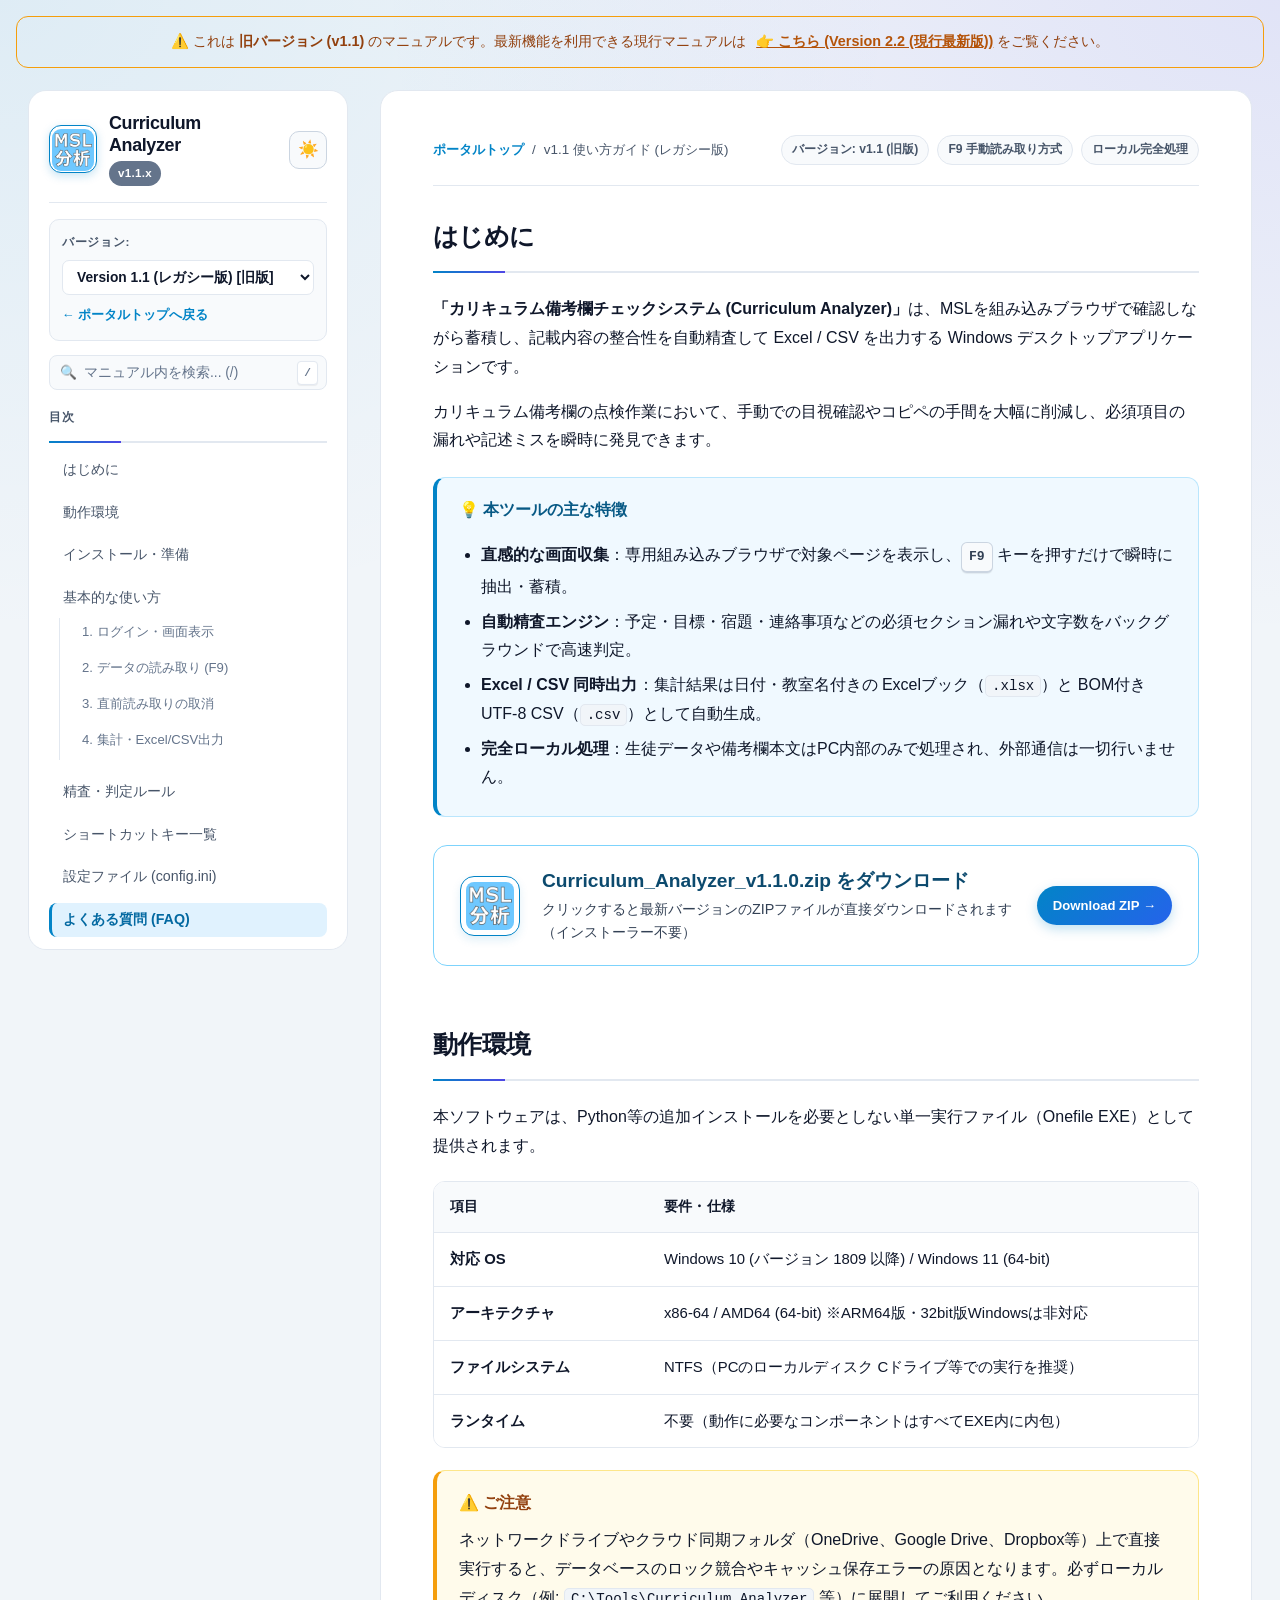
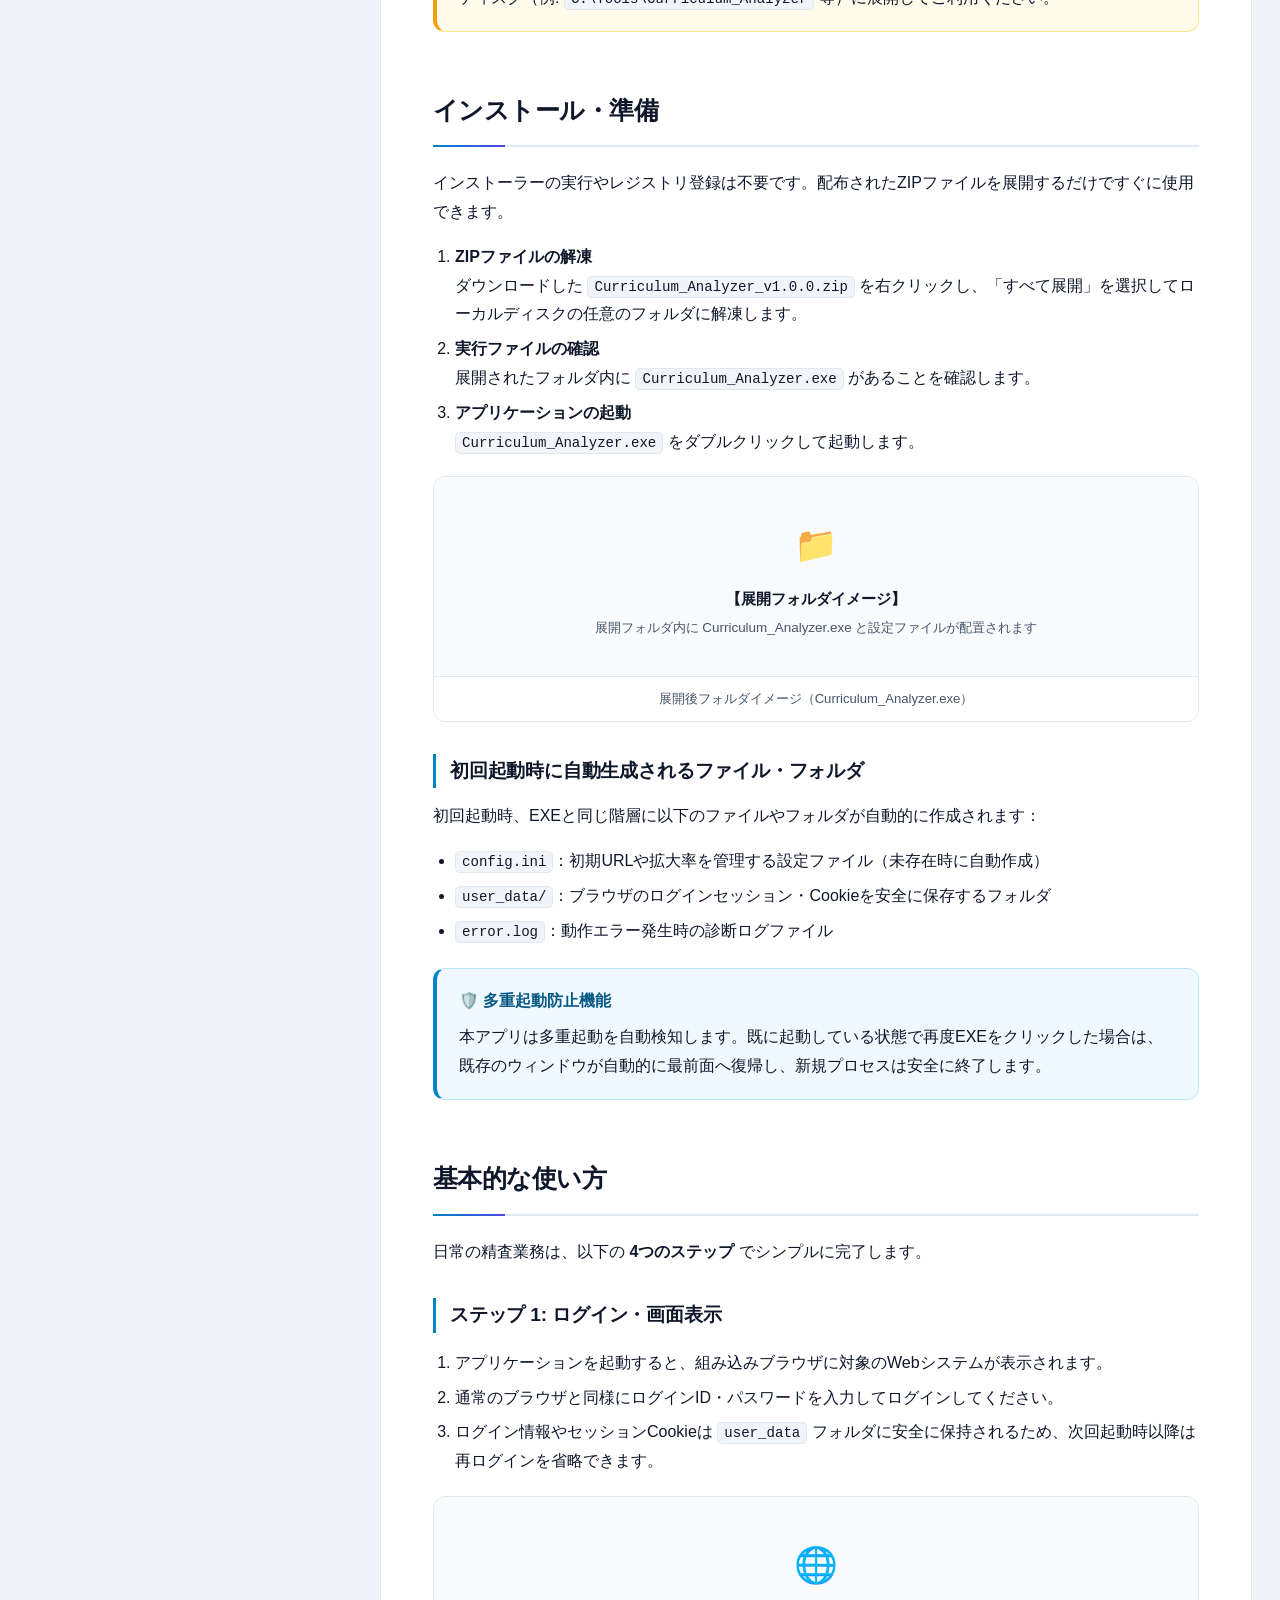
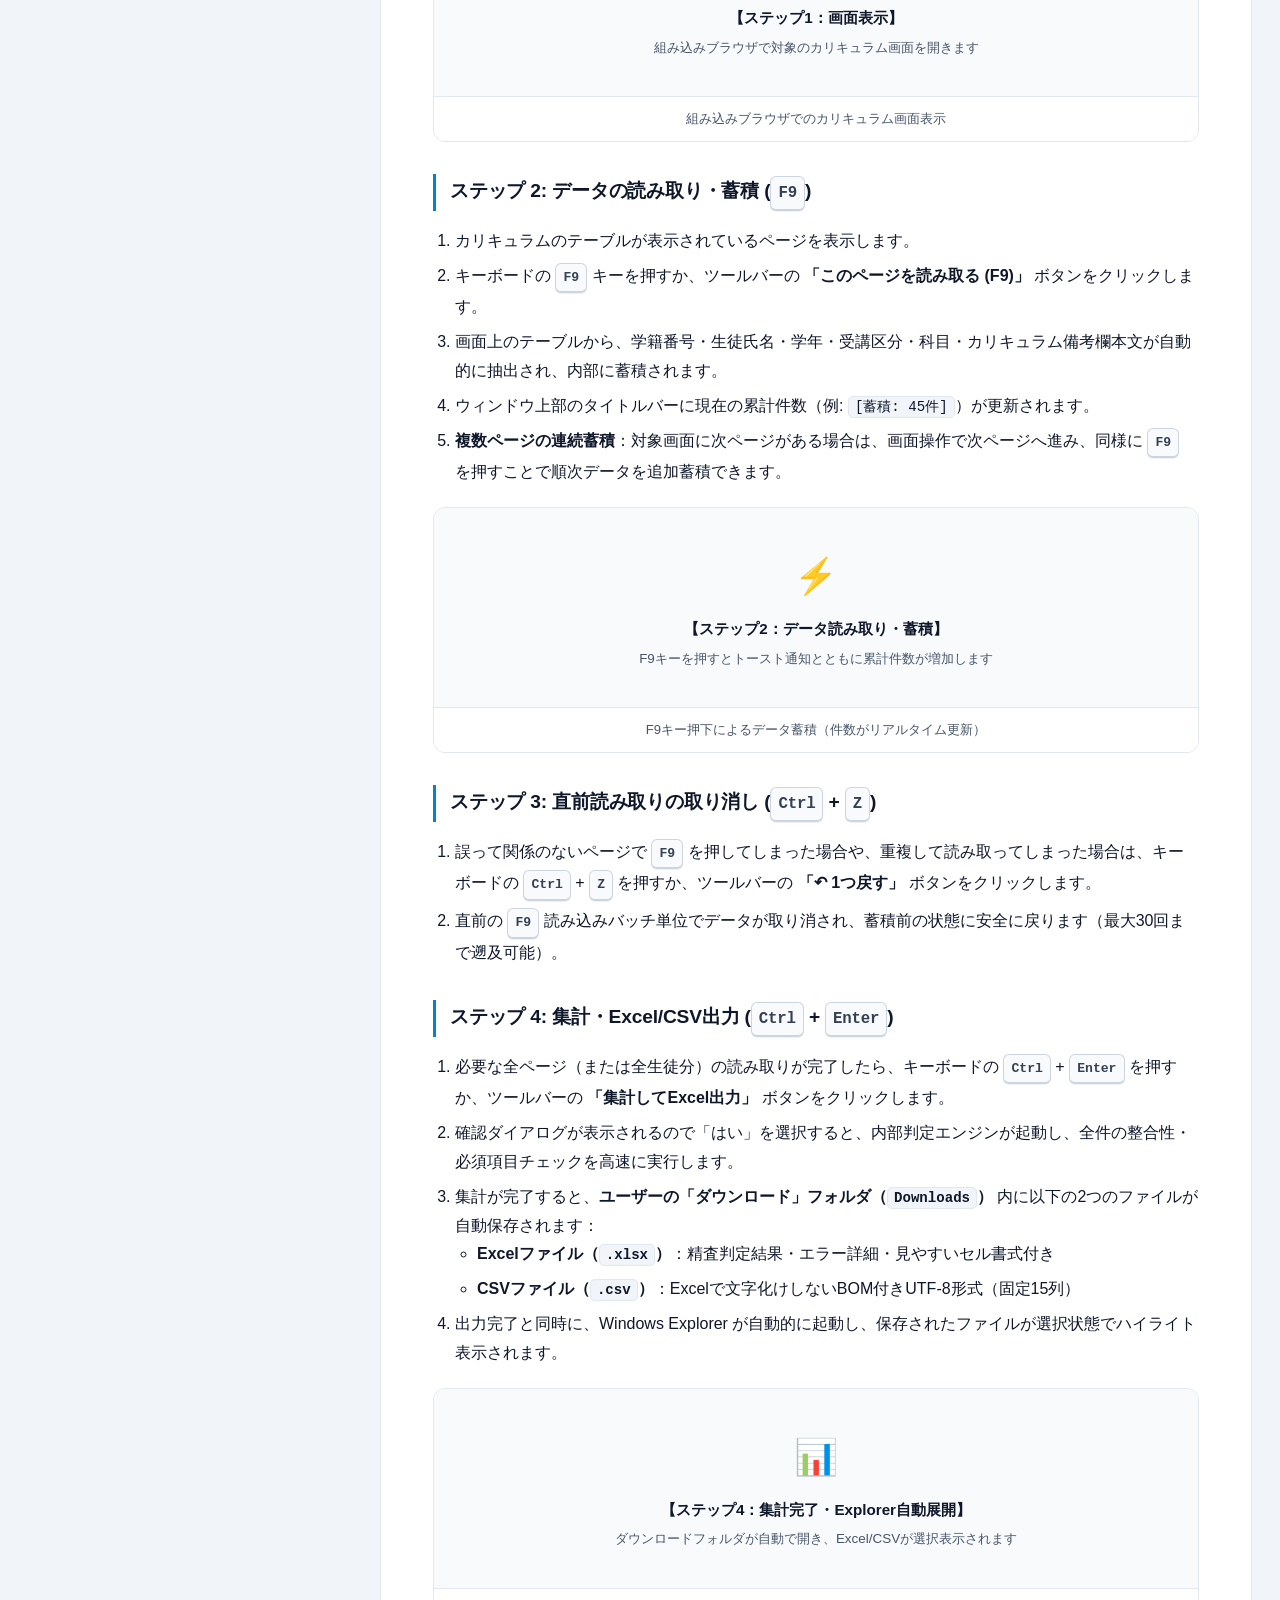
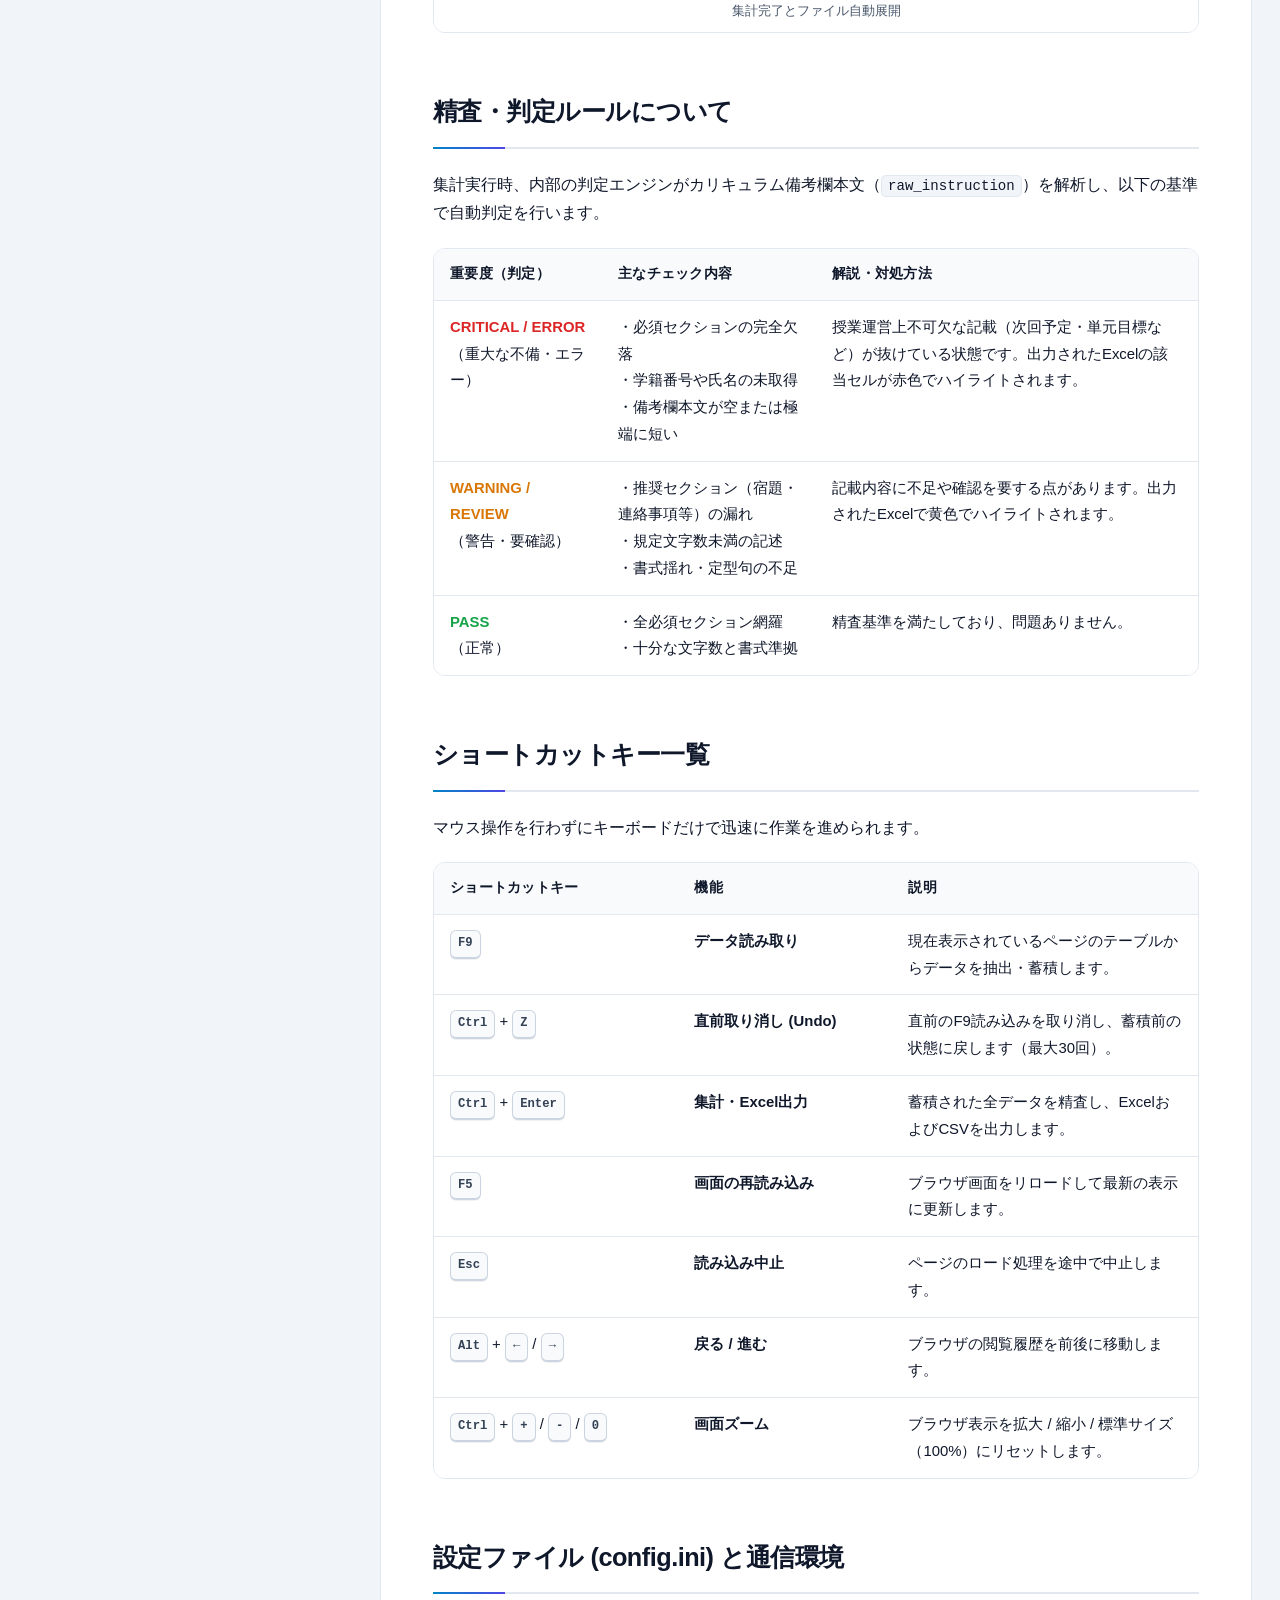
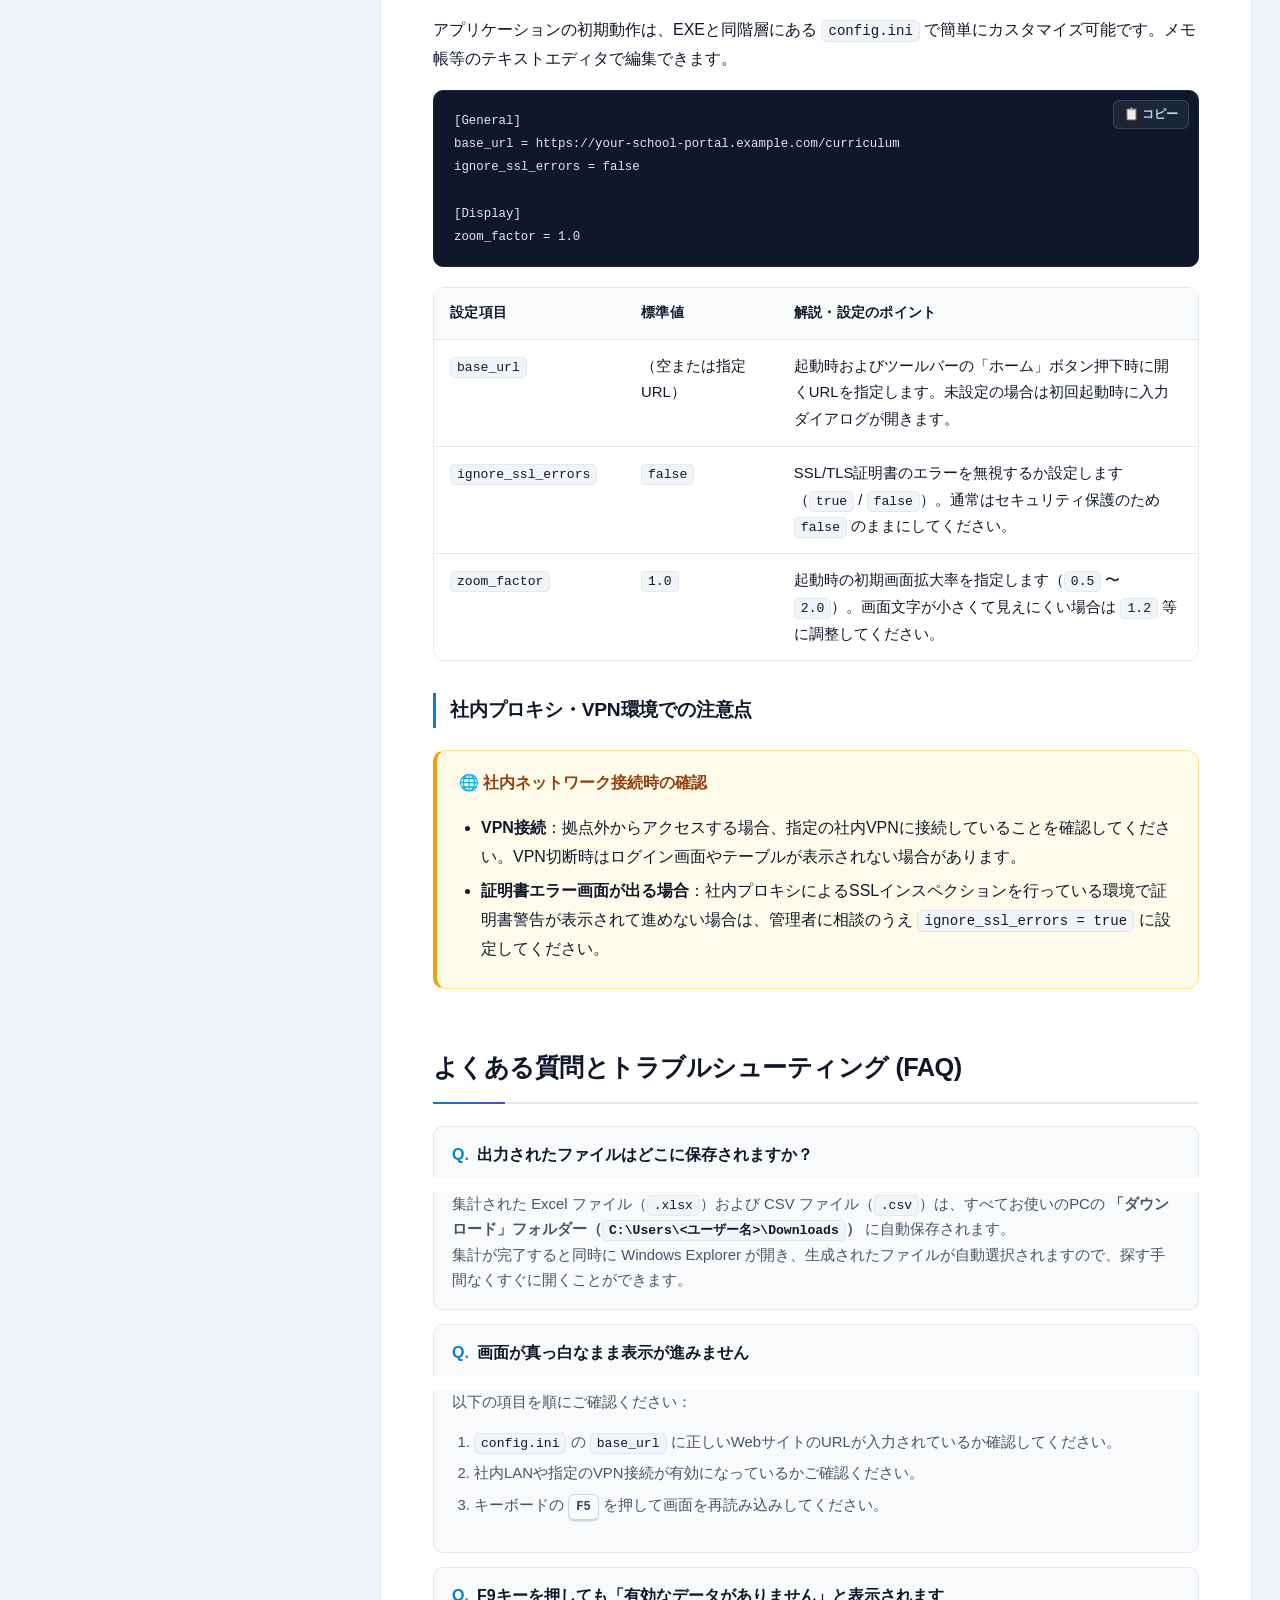
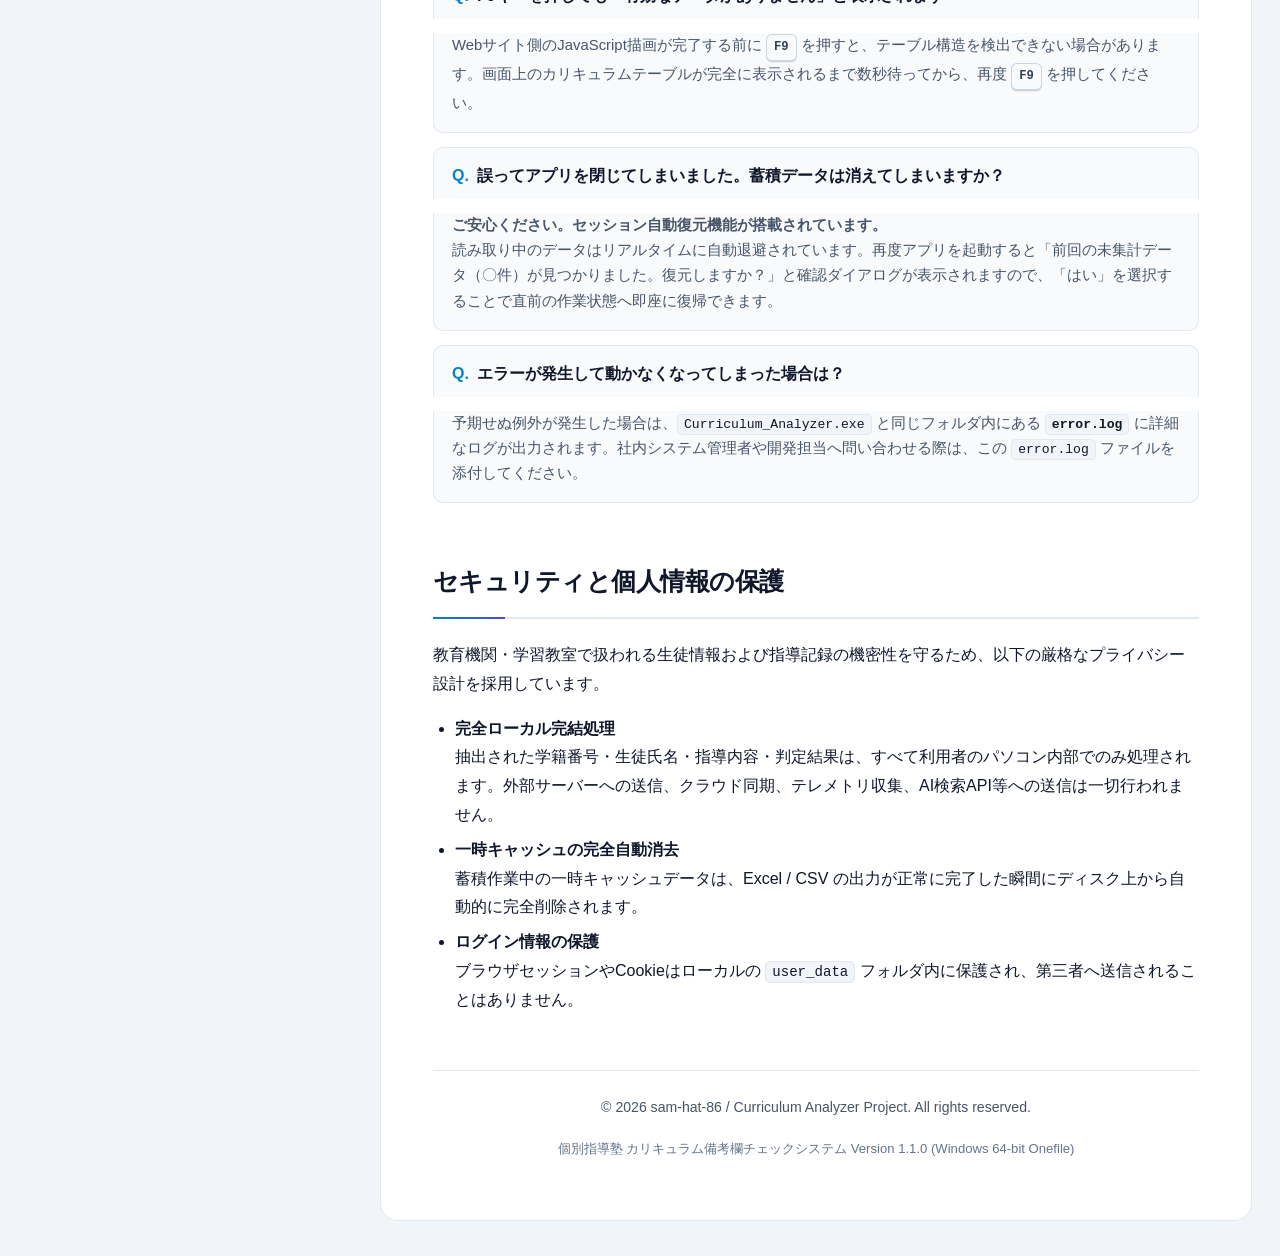
==== commit 5c760b9d: "feat:[docs]: v2.2.0対応およびver.jsonによるバナー・バージョン切り替えの完全動的化" ====
--- a/docs/ver/1.1.html
+++ b/docs/ver/1.1.html
@@ -25,9 +25,6 @@
 </head>
 
 <body>
-    <div class="archive-banner">
-        ⚠️ これは <strong>旧バージョン (v1.1)</strong> のマニュアルです。最新機能（全自動巡回・コピペ検知等）を利用できる現行マニュアルは <a href="./2.1.html" class="banner-link">👉 こちら (v2.1 最新マニュアル)</a> をご覧ください。
-    </div>
     <main id="main" role="main" tabindex="-1">
 
         <!-- サイドバー（目次・検索・ダウンロード） -->
@@ -47,9 +44,8 @@
             <div class="version-switcher-box" data-current-ver="1.1">
                 <label for="ver-select" class="ver-label">バージョン:</label>
                 <select id="ver-select" class="ver-dropdown" aria-label="マニュアルのバージョンを選択">
-                    <option value="./2.1.html">v2.1 (現行最新版)</option>
-                    <option value="./2.0.html">v2.0 (旧版)</option>
-                    <option value="./1.1.html" selected>v1.1 (レガシー版)</option>
+                    <!-- ver.json から自動読み込みされます -->
+                    <option value="./1.1.html" selected>v1.1</option>
                     <option value="../">🏠 ポータルトップ</option>
                 </select>
                 <a href="../" class="portal-back-link">← ポータルトップへ戻る</a>
